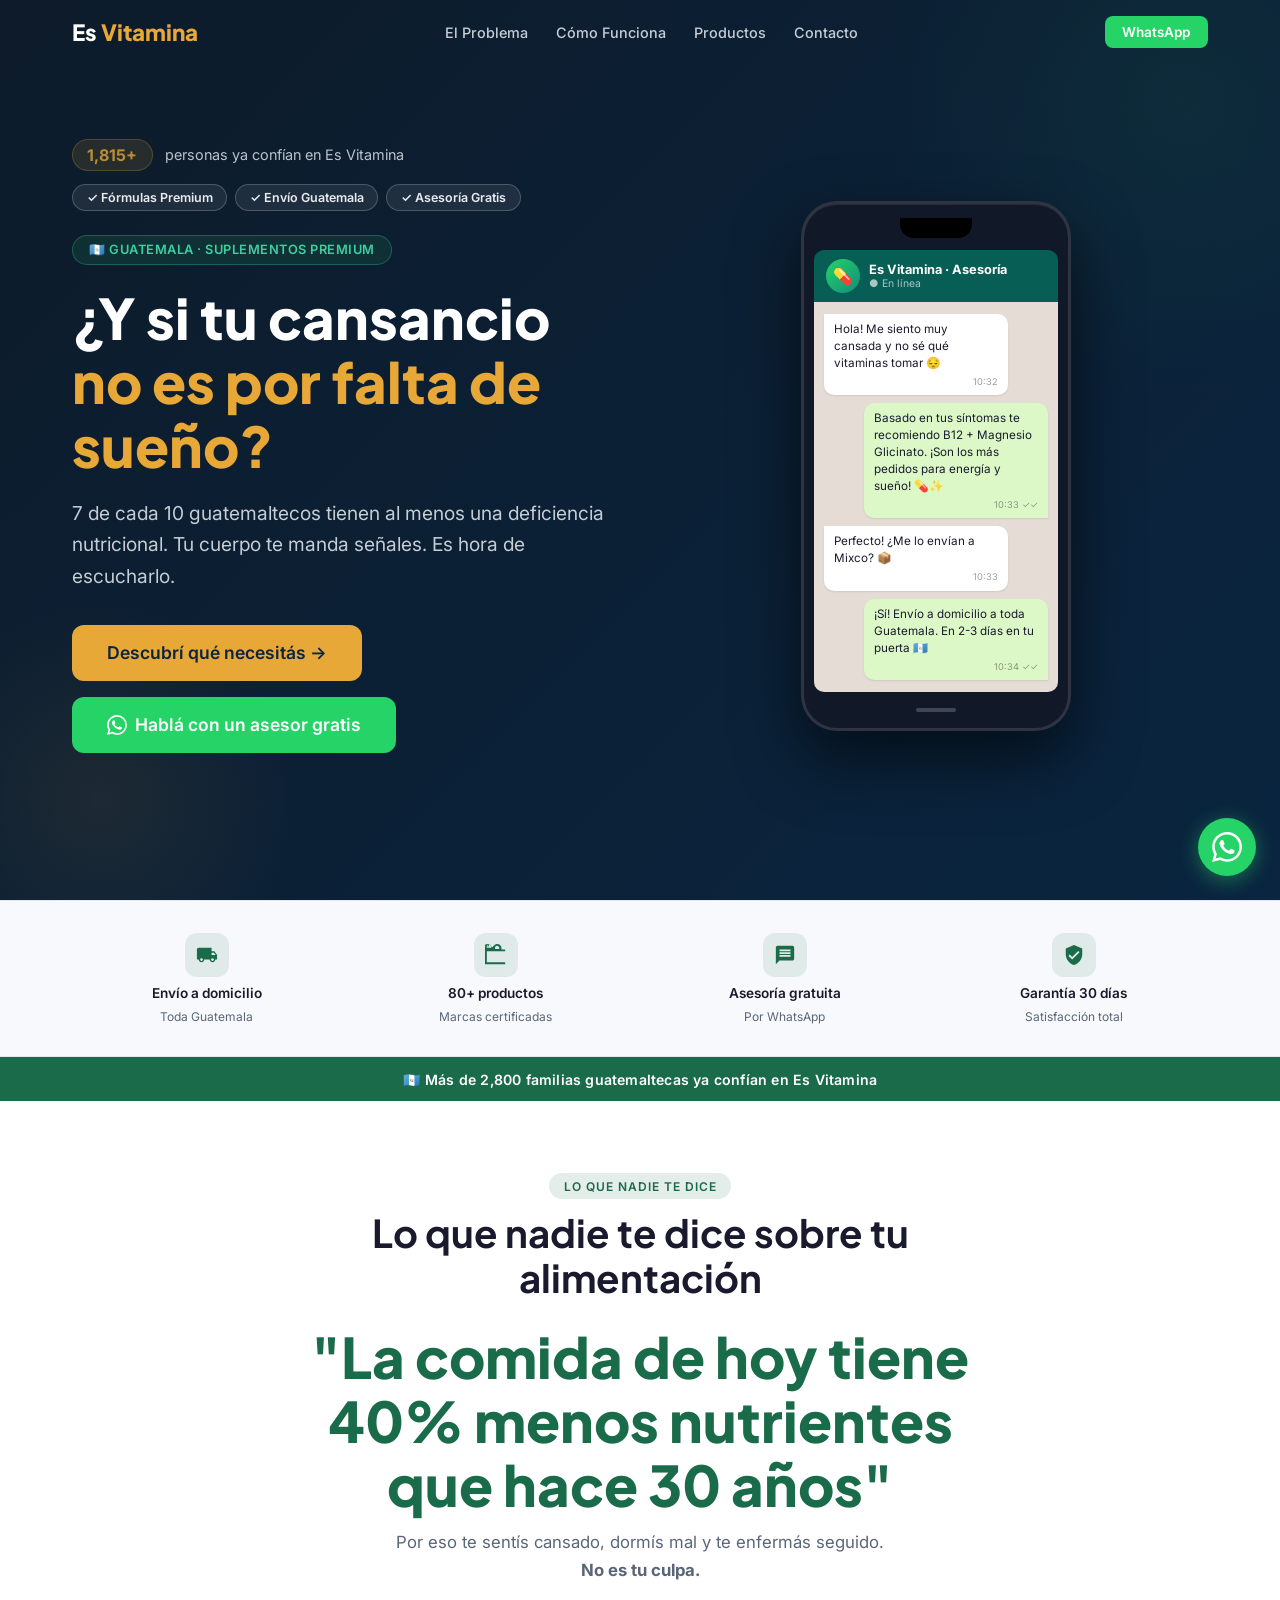
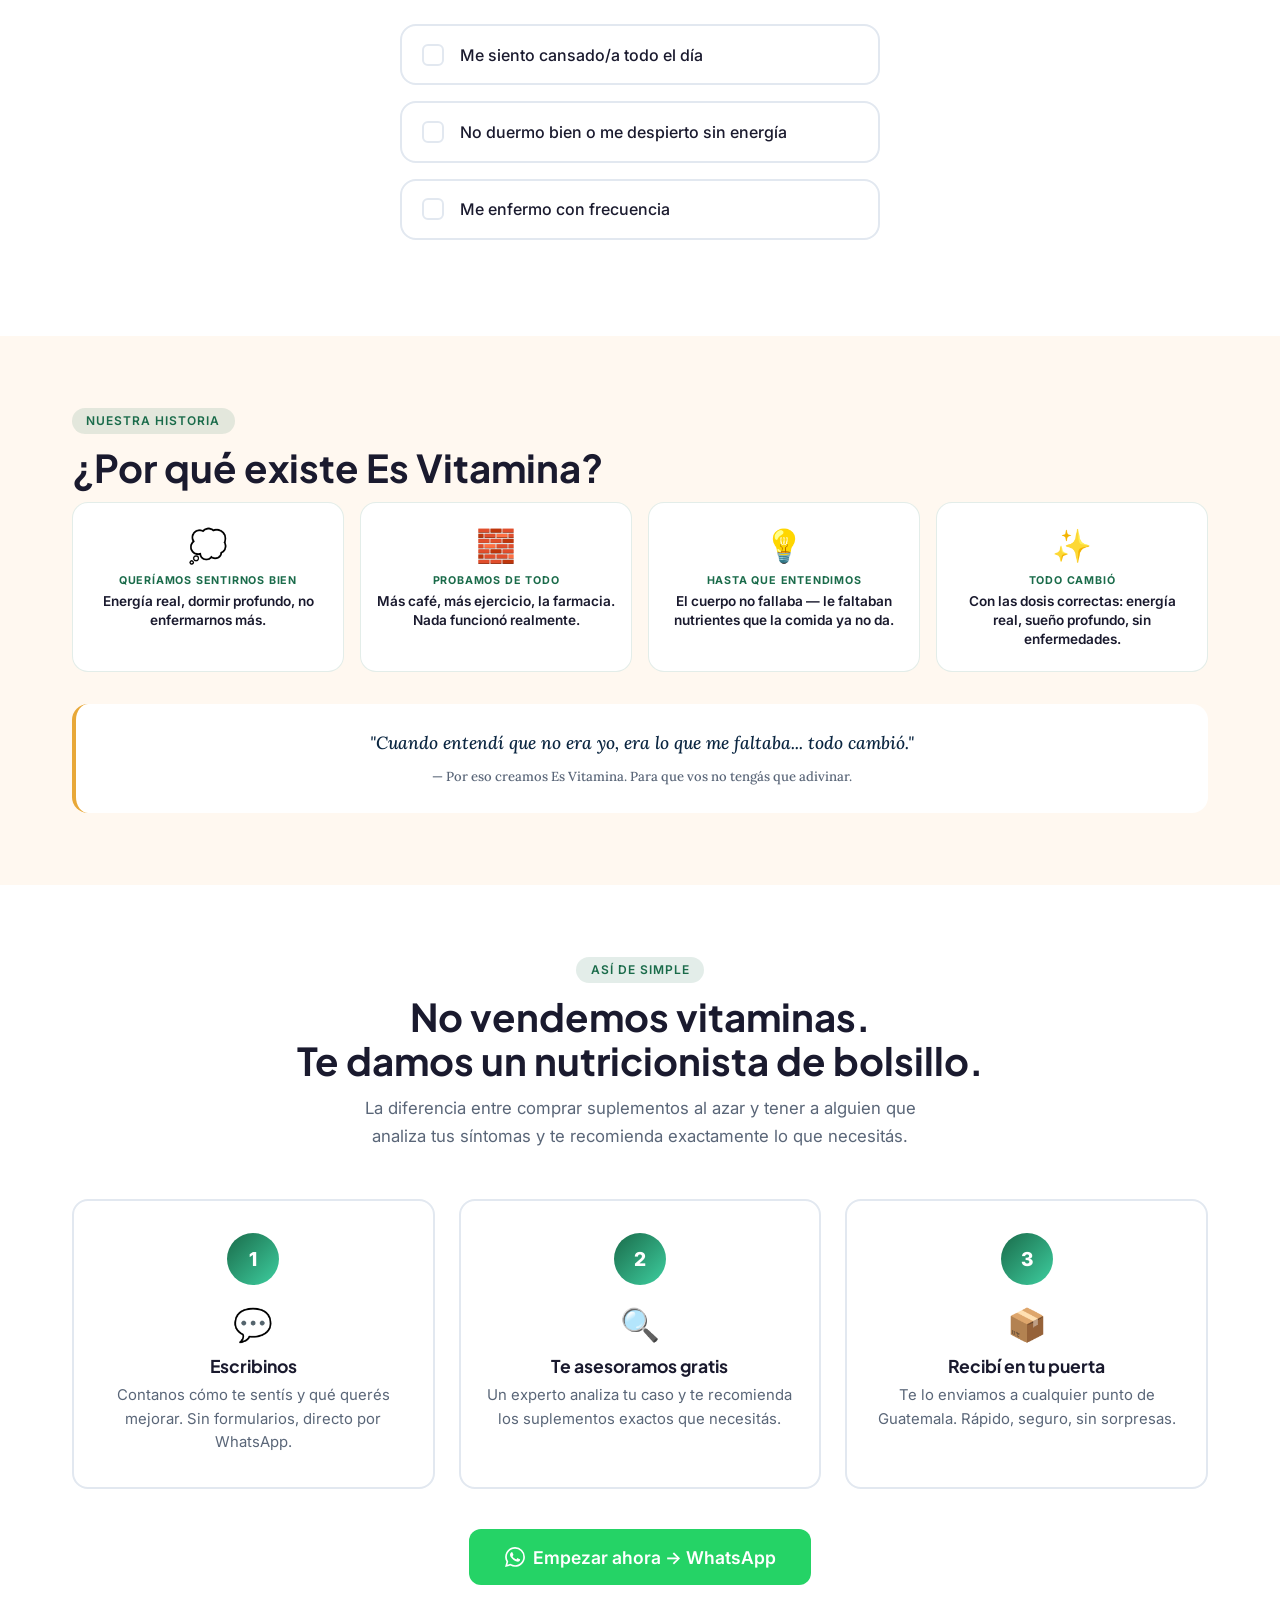
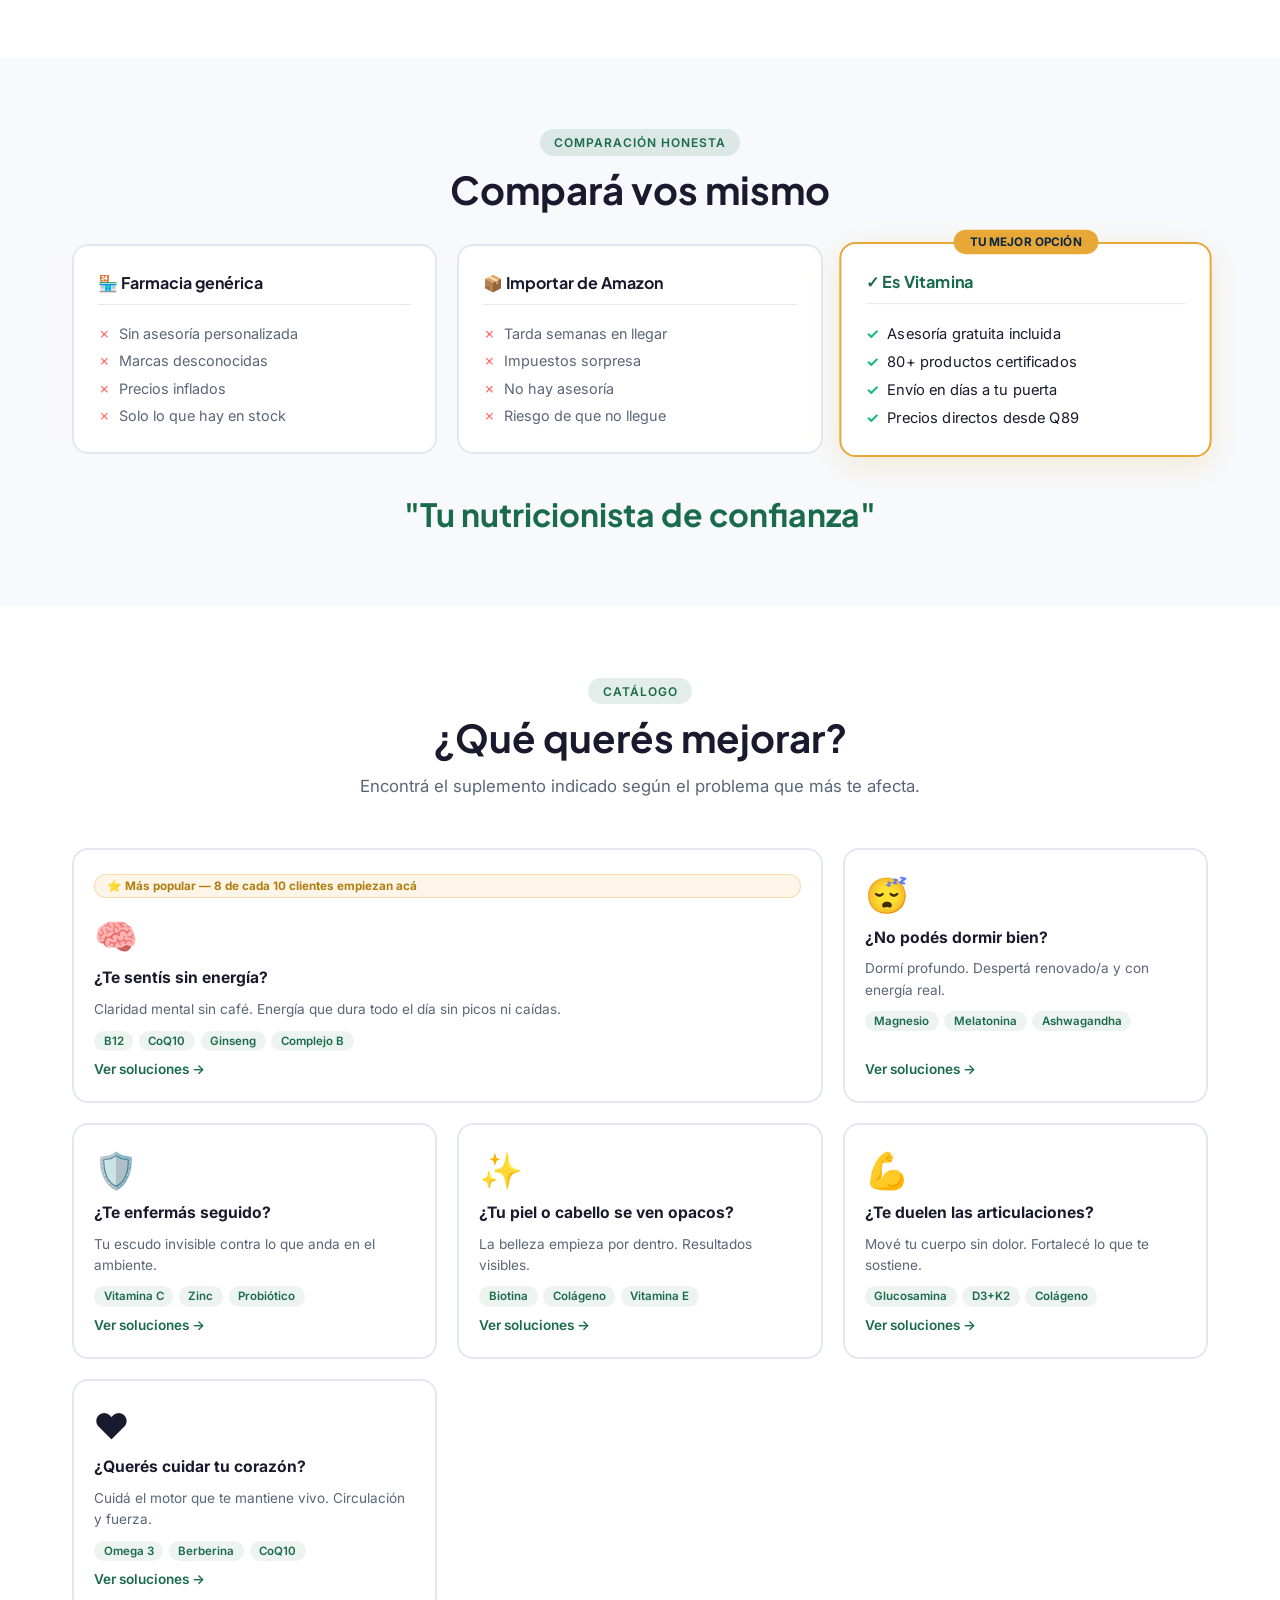
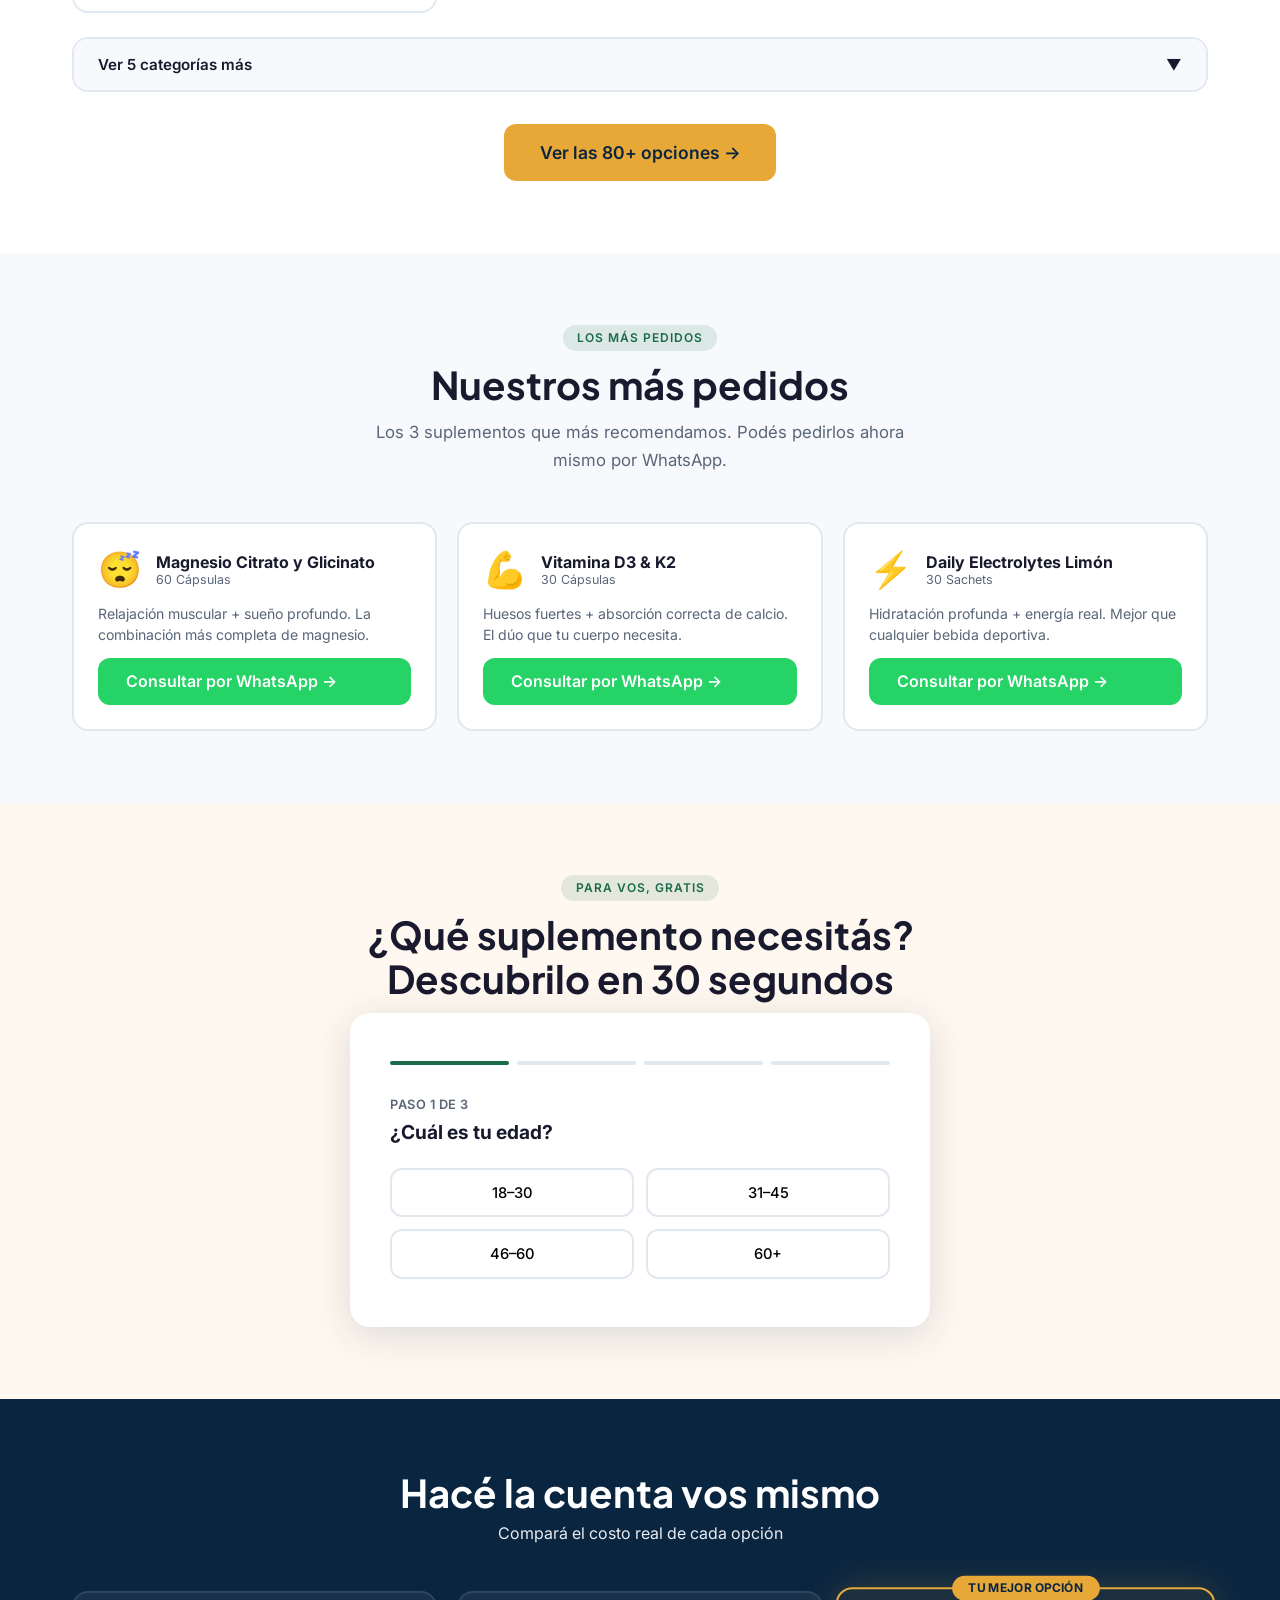
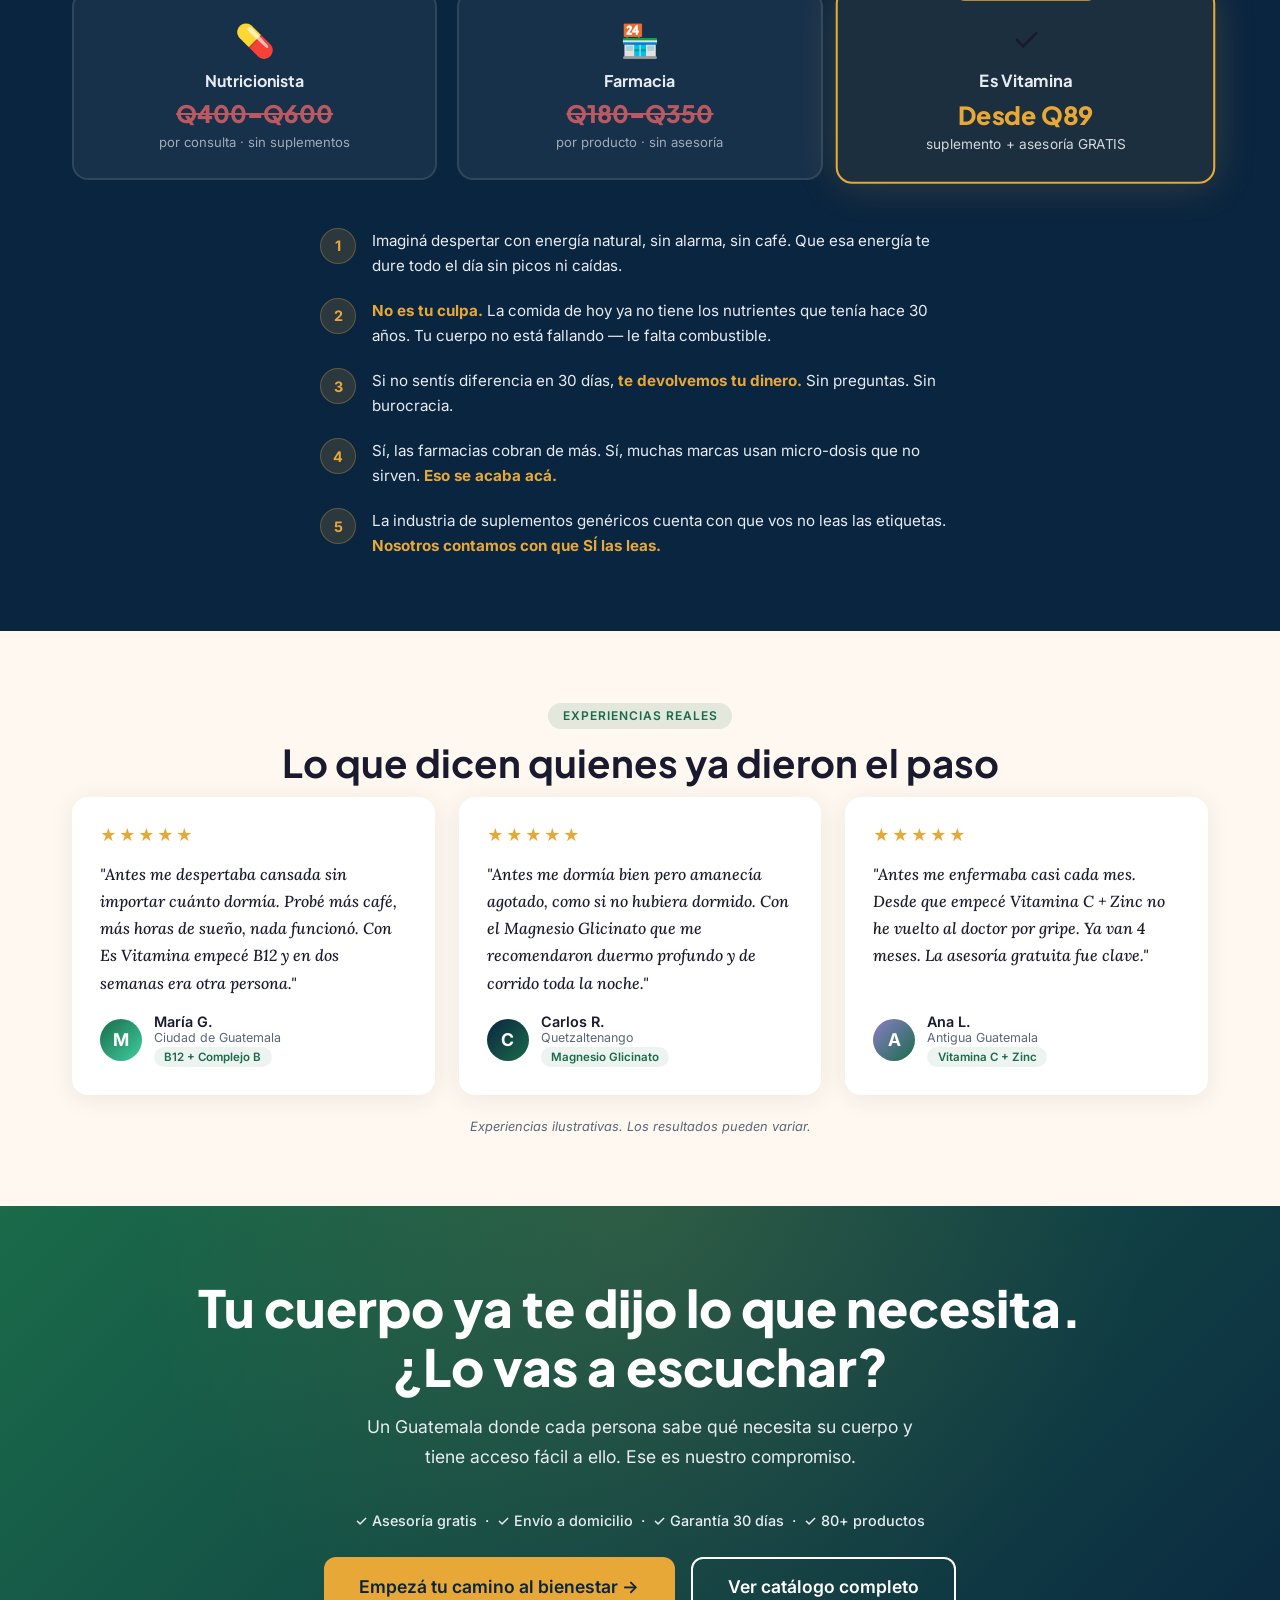
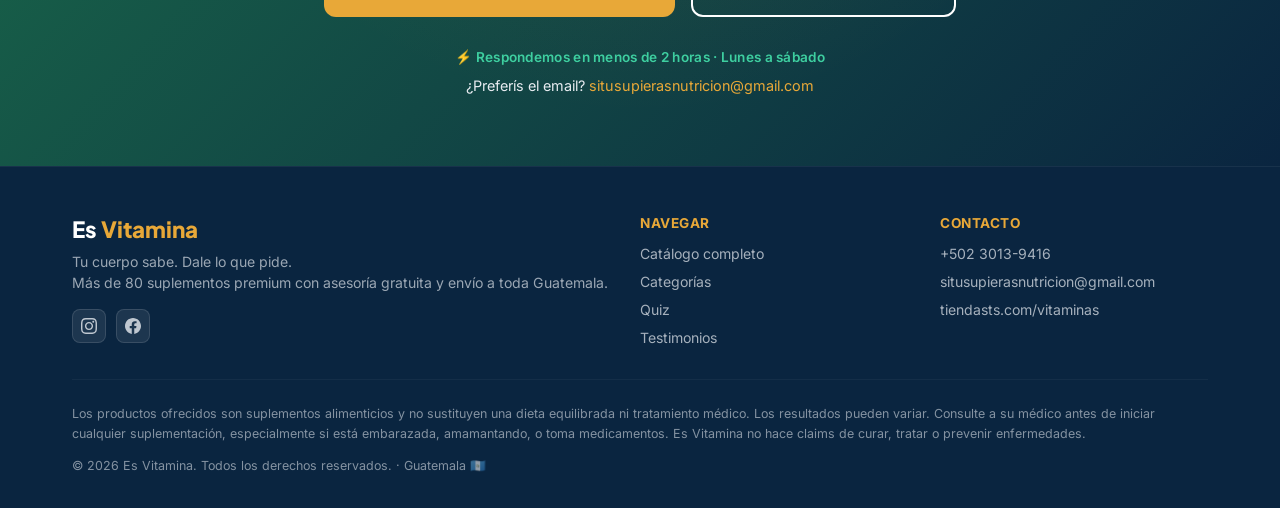
==== landing_esvitamina/index.html @ 83d5e5da "feat(landing): update index.html with quiz lead gate and new product cards - Remove inline <style>/<" ====
<!-- Es Vitamina Landing v3.1 | Build: 2026-05-09 -->
<!DOCTYPE html>
<html lang="es">
<head>
<meta charset="UTF-8">
<meta name="viewport" content="width=device-width, initial-scale=1.0">
<meta name="theme-color" content="#0A2540">
<title>Es Vitamina — Tu Nutricionista de Confianza | Guatemala</title>
<meta name="description" content="80+ suplementos premium con asesoría gratuita. Envío a domicilio en toda Guatemala. Descubrí qué necesita tu cuerpo.">
<meta property="og:title" content="Es Vitamina — Tu Nutricionista de Confianza">
<meta property="og:description" content="¿Te sentís cansado? 7 de cada 10 guatemaltecos tienen deficiencias nutricionales. Asesoría gratis + envío a domicilio.">
<meta property="og:type" content="website">
<meta property="og:url" content="https://tiendasts.com/vitaminas">
<link rel="icon" href="data:image/svg+xml,<svg xmlns='http://www.w3.org/2000/svg' viewBox='0 0 100 100'><text y='.9em' font-size='90'>💊</text></svg>">
<link rel="preconnect" href="https://fonts.googleapis.com">
<link rel="preconnect" href="https://fonts.gstatic.com" crossorigin>
<link rel="preload" href="https://fonts.googleapis.com/css2?family=Plus+Jakarta+Sans:wght@600;700;800&family=Inter:wght@400;500;600&family=Lora:ital,wght@1,500&display=swap" as="style">
<link href="https://fonts.googleapis.com/css2?family=Plus+Jakarta+Sans:wght@600;700;800&family=Inter:wght@400;500;600&family=Lora:ital,wght@1,500&display=swap" rel="stylesheet">
<link rel="stylesheet" href="css/variables.css">
<link rel="stylesheet" href="css/components.css">
<link rel="stylesheet" href="css/sections.css">
<link rel="stylesheet" href="css/responsive.css">
</head>
<body>

<!-- NAVBAR -->
<header>
<nav id="nav">
<div class="container">
<div class="nav-inner">
  <a href="#hero" class="nav-logo">Es <span>Vitamina</span></a>
  <ul class="nav-links">
    <li><a href="#preframe">El Problema</a></li>
    <li><a href="#como-funciona">Cómo Funciona</a></li>
    <li><a href="#categorias">Productos</a></li>
    <li><a href="#cta-final">Contacto</a></li>
  </ul>
  <a href="https://wa.me/50230139416?text=Hola!%20Quiero%20asesor%C3%ADa%20sobre%20suplementos" target="_blank" rel="noopener" class="btn btn-wa nav-cta">WhatsApp</a>
</div>
</div>
</nav>
</header>

<main>

<!-- S2: HERO -->
<section id="hero">
<div class="hero-blob b1"></div>
<div class="hero-blob b2"></div>
<div class="container">
<div class="hero-grid">
  <div class="fi">
    <div class="hero-counter-top">
      <div class="counter-badge"><span id="cnum">0</span>+</div>
      <span>personas ya confían en Es Vitamina</span>
    </div>
    <div class="hero-badges">
      <span class="hbadge">✓ Fórmulas Premium</span>
      <span class="hbadge">✓ Envío Guatemala</span>
      <span class="hbadge">✓ Asesoría Gratis</span>
    </div>
    <div class="hero-pill">🇬🇹 Guatemala · Suplementos Premium</div>
    <h1 class="hero-h1">¿Y si tu cansancio<br><em>no es por falta de sueño?</em></h1>
    <p class="hero-sub">7 de cada 10 guatemaltecos tienen al menos una deficiencia nutricional. Tu cuerpo te manda señales. Es hora de escucharlo.</p>
    <div class="hero-ctas">
      <a href="#quiz" class="btn btn-primary btn-lg">Descubrí qué necesitás →</a>
      <a href="https://wa.me/50230139416?text=Hola!%20Quiero%20asesor%C3%ADa%20sobre%20suplementos" target="_blank" rel="noopener" class="btn btn-wa btn-lg">
        <svg width="20" height="20" viewBox="0 0 24 24" fill="currentColor"><path d="M17.472 14.382c-.297-.149-1.758-.867-2.03-.967-.273-.099-.471-.148-.67.15-.197.297-.767.966-.94 1.164-.173.199-.347.223-.644.075-.297-.15-1.255-.463-2.39-1.475-.883-.788-1.48-1.761-1.653-2.059-.173-.297-.018-.458.13-.606.134-.133.298-.347.446-.52.149-.174.198-.298.298-.497.099-.198.05-.371-.025-.52-.075-.149-.669-1.612-.916-2.207-.242-.579-.487-.5-.669-.51-.173-.008-.371-.01-.57-.01-.198 0-.52.074-.792.372-.272.297-1.04 1.016-1.04 2.479 0 1.462 1.065 2.875 1.213 3.074.149.198 2.096 3.2 5.077 4.487.709.306 1.262.489 1.694.625.712.227 1.36.195 1.871.118.571-.085 1.758-.719 2.006-1.413.248-.694.248-1.289.173-1.413-.074-.124-.272-.198-.57-.347m-5.421 7.403h-.004a9.87 9.87 0 01-5.031-1.378l-.361-.214-3.741.982.998-3.648-.235-.374a9.86 9.86 0 01-1.51-5.26c.001-5.45 4.436-9.884 9.888-9.884 2.64 0 5.122 1.03 6.988 2.898a9.825 9.825 0 012.893 6.994c-.003 5.45-4.437 9.884-9.885 9.884m8.413-18.297A11.815 11.815 0 0012.05 0C5.495 0 .16 5.335.157 11.892c0 2.096.547 4.142 1.588 5.945L.057 24l6.305-1.654a11.882 11.882 0 005.683 1.448h.005c6.554 0 11.89-5.335 11.893-11.893a11.821 11.821 0 00-3.48-8.413z"/></svg>
        Hablá con un asesor gratis
      </a>
    </div>
  </div>
  <div class="hero-visual fi">
    <div class="phone-wrap">
      <div class="phone-frame">
        <div class="phone-notch"></div>
        <div class="phone-header">
          <div class="phone-avatar">💊</div>
          <div class="phone-contact">
            <div class="phone-name">Es Vitamina · Asesoría</div>
            <div class="phone-status">● En línea</div>
          </div>
        </div>
        <div class="phone-chat">
          <div class="bubble recv">
            Hola! Me siento muy cansada y no sé qué vitaminas tomar 😔
            <div class="bubble-time">10:32</div>
          </div>
          <div class="bubble sent">
            Basado en tus síntomas te recomiendo B12 + Magnesio Glicinato. ¡Son los más pedidos para energía y sueño! 💊✨
            <div class="bubble-time">10:33 ✓✓</div>
          </div>
          <div class="bubble recv">
            Perfecto! ¿Me lo envían a Mixco? 📦
            <div class="bubble-time">10:33</div>
          </div>
          <div class="bubble sent">
            ¡Sí! Envío a domicilio a toda Guatemala. En 2-3 días en tu puerta 🇬🇹
            <div class="bubble-time">10:34 ✓✓</div>
          </div>
        </div>
        <div class="phone-bottom"><div class="phone-home"></div></div>
      </div>
    </div>
  </div>
</div>
</div>
</section>

<!-- S3: TRUST BAR -->
<section id="trust">
<div class="container">
<div class="trust-grid fi">
  <div class="trust-item">
    <div class="trust-icon"><svg viewBox="0 0 24 24"><path d="M20 8h-3V4H3c-1.1 0-2 .9-2 2v11h2c0 1.66 1.34 3 3 3s3-1.34 3-3h6c0 1.66 1.34 3 3 3s3-1.34 3-3h2v-5l-3-4zM6 18.5c-.83 0-1.5-.67-1.5-1.5s.67-1.5 1.5-1.5 1.5.67 1.5 1.5-.67 1.5-1.5 1.5zm13.5-9l1.96 2.5H17V9.5h2.5zm-1.5 9c-.83 0-1.5-.67-1.5-1.5s.67-1.5 1.5-1.5 1.5.67 1.5 1.5-.67 1.5-1.5 1.5z"/></svg></div>
    <div class="trust-label">Envío a domicilio</div>
    <div class="trust-sub">Toda Guatemala</div>
  </div>
  <div class="trust-item">
    <div class="trust-icon"><svg viewBox="0 0 24 24"><path d="M20 6h-2.18c.07-.44.18-.88.18-1.38 0-2.55-2.07-4.62-4.62-4.62-1.36 0-2.58.59-3.44 1.53L8 3.66 6.06 1.53C5.2.59 3.98 0 2.62 0 .07 0-2 2.07-2 4.62c0 .5.11.94.18 1.38H-2v16h24V6zm-8.8-3.27c.44-.55 1.09-.88 1.8-.88 1.42 0 2.62 1.2 2.62 2.62 0 .38-.13.74-.24 1.04-.01.03-.04.05-.06.08H11.2l-.06-.08c-.11-.3-.24-.66-.24-1.04 0-.75.29-1.44.8-1.74zm-8.6 0C3.04.73 3.69.4 4.4.4c.71 0 1.36.33 1.8.88.51.3.8.99.8 1.74 0 .38-.13.74-.24 1.04-.01.03-.04.05-.06.08H2.1l-.06-.08C1.93 3.76 1.8 3.4 1.8 3.02c0-1.42 1.2-2.62 2.62-2.62L4 2.73zM2 20V8h20v12H2z"/></svg></div>
    <div class="trust-label">80+ productos</div>
    <div class="trust-sub">Marcas certificadas</div>
  </div>
  <div class="trust-item">
    <div class="trust-icon"><svg viewBox="0 0 24 24"><path d="M20 2H4c-1.1 0-2 .9-2 2v18l4-4h14c1.1 0 2-.9 2-2V4c0-1.1-.9-2-2-2zm-2 12H6v-2h12v2zm0-3H6V9h12v2zm0-3H6V6h12v2z"/></svg></div>
    <div class="trust-label">Asesoría gratuita</div>
    <div class="trust-sub">Por WhatsApp</div>
  </div>
  <div class="trust-item">
    <div class="trust-icon"><svg viewBox="0 0 24 24"><path d="M12 1L3 5v6c0 5.55 3.84 10.74 9 12 5.16-1.26 9-6.45 9-12V5l-9-4zm-2 16l-4-4 1.41-1.41L10 14.17l6.59-6.59L18 9l-8 8z"/></svg></div>
    <div class="trust-label">Garantía 30 días</div>
    <div class="trust-sub">Satisfacción total</div>
  </div>
</div>
</div>
</section>

<!-- SOCIAL PROOF LINE -->
<div class="social-proof-line">
  🇬🇹 Más de 2,800 familias guatemaltecas ya confían en Es Vitamina
</div>

<!-- S4: PRE-FRAME -->
<section id="preframe" class="sec">
<div class="container">
  <div class="fi text-center">
    <div class="sec-label">Lo que nadie te dice</div>
    <h2 class="sec-h2" style="max-width:600px;margin:0 auto .5rem">Lo que nadie te dice sobre tu alimentación</h2>
    <div class="stat-big">"La comida de hoy tiene<br>40% menos nutrientes<br>que hace 30 años"</div>
    <p class="preframe-sub">Por eso te sentís cansado, dormís mal y te enfermás seguido.<br><strong>No es tu culpa.</strong></p>
  </div>
  <div class="symptom-grid fi">
    <div class="symptom-card" onclick="toggleSymptom(this)">
      <div class="symptom-cb"></div>
      <span class="symptom-text">Me siento cansado/a todo el día</span>
    </div>
    <div class="symptom-card" onclick="toggleSymptom(this)">
      <div class="symptom-cb"></div>
      <span class="symptom-text">No duermo bien o me despierto sin energía</span>
    </div>
    <div class="symptom-card" onclick="toggleSymptom(this)">
      <div class="symptom-cb"></div>
      <span class="symptom-text">Me enfermo con frecuencia</span>
    </div>
  </div>
  <div id="pf-msg">Tu cuerpo te está pidiendo algo. Seguí leyendo para descubrir qué. ↓</div>
</div>
</section>

<!-- S5: EPIPHANY BRIDGE -->
<section id="epiphany" class="sec" style="background:var(--bg-warm)">
<div class="container">
  <div class="fi">
    <div class="sec-label">Nuestra historia</div>
    <h2 class="sec-h2">¿Por qué existe Es Vitamina?</h2>
  </div>
  <div class="bridge-horiz fi">
    <div class="bridge-h-item">
      <div class="bridge-h-icon">💭</div>
      <div class="bridge-h-step">Queríamos sentirnos bien</div>
      <div class="bridge-h-text">Energía real, dormir profundo, no enfermarnos más.</div>
    </div>
    <div class="bridge-h-item">
      <div class="bridge-h-icon">🧱</div>
      <div class="bridge-h-step">Probamos de todo</div>
      <div class="bridge-h-text">Más café, más ejercicio, la farmacia. Nada funcionó realmente.</div>
    </div>
    <div class="bridge-h-item">
      <div class="bridge-h-icon">💡</div>
      <div class="bridge-h-step">Hasta que entendimos</div>
      <div class="bridge-h-text">El cuerpo no fallaba — le faltaban nutrientes que la comida ya no da.</div>
    </div>
    <div class="bridge-h-item">
      <div class="bridge-h-icon">✨</div>
      <div class="bridge-h-step">Todo cambió</div>
      <div class="bridge-h-text">Con las dosis correctas: energía real, sueño profundo, sin enfermedades.</div>
    </div>
  </div>
  <div class="epi-quote-wrap fi">
    <div class="epi-quote">
      "Cuando entendí que no era yo, era lo que me faltaba... todo cambió."
      <cite>— Por eso creamos Es Vitamina. Para que vos no tengás que adivinar.</cite>
    </div>
  </div>
</div>
</section>

<!-- S6: CÓMO FUNCIONA -->
<section id="como-funciona" class="sec">
<div class="container">
  <div class="text-center fi">
    <div class="sec-label">Así de simple</div>
    <h2 class="sec-h2">No vendemos vitaminas.<br>Te damos un nutricionista de bolsillo.</h2>
    <p class="sec-sub">La diferencia entre comprar suplementos al azar y tener a alguien que analiza tus síntomas y te recomienda exactamente lo que necesitás.</p>
  </div>
  <div class="steps-grid fi">
    <div class="step-card">
      <div class="step-num">1</div>
      <div class="step-icon">💬</div>
      <h3>Escribinos</h3>
      <p>Contanos cómo te sentís y qué querés mejorar. Sin formularios, directo por WhatsApp.</p>
    </div>
    <div class="step-card">
      <div class="step-num">2</div>
      <div class="step-icon">🔍</div>
      <h3>Te asesoramos gratis</h3>
      <p>Un experto analiza tu caso y te recomienda los suplementos exactos que necesitás.</p>
    </div>
    <div class="step-card">
      <div class="step-num">3</div>
      <div class="step-icon">📦</div>
      <h3>Recibí en tu puerta</h3>
      <p>Te lo enviamos a cualquier punto de Guatemala. Rápido, seguro, sin sorpresas.</p>
    </div>
  </div>
  <div class="text-center fi">
    <a href="https://wa.me/50230139416?text=Hola!%20Quiero%20asesor%C3%ADa%20sobre%20suplementos" target="_blank" rel="noopener" class="btn btn-wa btn-lg">
      <svg width="20" height="20" viewBox="0 0 24 24" fill="currentColor"><path d="M17.472 14.382c-.297-.149-1.758-.867-2.03-.967-.273-.099-.471-.148-.67.15-.197.297-.767.966-.94 1.164-.173.199-.347.223-.644.075-.297-.15-1.255-.463-2.39-1.475-.883-.788-1.48-1.761-1.653-2.059-.173-.297-.018-.458.13-.606.134-.133.298-.347.446-.52.149-.174.198-.298.298-.497.099-.198.05-.371-.025-.52-.075-.149-.669-1.612-.916-2.207-.242-.579-.487-.5-.669-.51-.173-.008-.371-.01-.57-.01-.198 0-.52.074-.792.372-.272.297-1.04 1.016-1.04 2.479 0 1.462 1.065 2.875 1.213 3.074.149.198 2.096 3.2 5.077 4.487.709.306 1.262.489 1.694.625.712.227 1.36.195 1.871.118.571-.085 1.758-.719 2.006-1.413.248-.694.248-1.289.173-1.413-.074-.124-.272-.198-.57-.347m-5.421 7.403h-.004a9.87 9.87 0 01-5.031-1.378l-.361-.214-3.741.982.998-3.648-.235-.374a9.86 9.86 0 01-1.51-5.26c.001-5.45 4.436-9.884 9.888-9.884 2.64 0 5.122 1.03 6.988 2.898a9.825 9.825 0 012.893 6.994c-.003 5.45-4.437 9.884-9.885 9.884m8.413-18.297A11.815 11.815 0 0012.05 0C5.495 0 .16 5.335.157 11.892c0 2.096.547 4.142 1.588 5.945L.057 24l6.305-1.654a11.882 11.882 0 005.683 1.448h.005c6.554 0 11.89-5.335 11.893-11.893a11.821 11.821 0 00-3.48-8.413z"/></svg>
      Empezar ahora → WhatsApp
    </a>
  </div>
</div>
</section>

<!-- S7: POSICIONAMIENTO -->
<section id="posicionamiento" class="sec" style="background:var(--bg-light)">
<div class="container">
  <div class="text-center fi">
    <div class="sec-label">Comparación honesta</div>
    <h2 class="sec-h2">Compará vos mismo</h2>
  </div>
  <div class="compare-grid fi">
    <div class="compare-col">
      <h3>🏪 Farmacia genérica</h3>
      <ul class="compare-list">
        <li><span class="x-ico">✗</span> Sin asesoría personalizada</li>
        <li><span class="x-ico">✗</span> Marcas desconocidas</li>
        <li><span class="x-ico">✗</span> Precios inflados</li>
        <li><span class="x-ico">✗</span> Solo lo que hay en stock</li>
      </ul>
    </div>
    <div class="compare-col">
      <h3>📦 Importar de Amazon</h3>
      <ul class="compare-list">
        <li><span class="x-ico">✗</span> Tarda semanas en llegar</li>
        <li><span class="x-ico">✗</span> Impuestos sorpresa</li>
        <li><span class="x-ico">✗</span> No hay asesoría</li>
        <li><span class="x-ico">✗</span> Riesgo de que no llegue</li>
      </ul>
    </div>
    <div class="compare-col winner">
      <div class="winner-badge">Tu mejor opción</div>
      <h3>✓ Es Vitamina</h3>
      <ul class="compare-list">
        <li><span class="chk-ico">✓</span> Asesoría gratuita incluida</li>
        <li><span class="chk-ico">✓</span> 80+ productos certificados</li>
        <li><span class="chk-ico">✓</span> Envío en días a tu puerta</li>
        <li><span class="chk-ico">✓</span> Precios directos desde Q89</li>
      </ul>
    </div>
  </div>
  <div class="pos-word fi">"Tu nutricionista de confianza"</div>
</div>
</section>

<!-- S8: CATEGORÍAS -->
<section id="categorias" class="sec">
<div class="container">
  <div class="text-center fi">
    <div class="sec-label">Catálogo</div>
    <h2 class="sec-h2">¿Qué querés mejorar?</h2>
    <p class="sec-sub">Encontrá el suplemento indicado según el problema que más te afecta.</p>
  </div>
  <div class="cat-grid fi">
    <a href="https://tiendasts.com/vitaminas" target="_blank" rel="noopener" class="cat-card featured">
      <div class="cat-featured-badge">⭐ Más popular — 8 de cada 10 clientes empiezan acá</div>
      <div class="cat-emoji">🧠</div>
      <div class="cat-q">¿Te sentís sin energía?</div>
      <div class="cat-desc">Claridad mental sin café. Energía que dura todo el día sin picos ni caídas.</div>
      <div class="cat-chips"><span class="chip">B12</span><span class="chip">CoQ10</span><span class="chip">Ginseng</span><span class="chip">Complejo B</span></div>
      <div class="cat-link">Ver soluciones →</div>
    </a>
    <a href="https://tiendasts.com/vitaminas" target="_blank" rel="noopener" class="cat-card">
      <div class="cat-emoji">😴</div>
      <div class="cat-q">¿No podés dormir bien?</div>
      <div class="cat-desc">Dormí profundo. Despertá renovado/a y con energía real.</div>
      <div class="cat-chips"><span class="chip">Magnesio</span><span class="chip">Melatonina</span><span class="chip">Ashwagandha</span></div>
      <div class="cat-link">Ver soluciones →</div>
    </a>
    <a href="https://tiendasts.com/vitaminas" target="_blank" rel="noopener" class="cat-card">
      <div class="cat-emoji">🛡️</div>
      <div class="cat-q">¿Te enfermás seguido?</div>
      <div class="cat-desc">Tu escudo invisible contra lo que anda en el ambiente.</div>
      <div class="cat-chips"><span class="chip">Vitamina C</span><span class="chip">Zinc</span><span class="chip">Probiótico</span></div>
      <div class="cat-link">Ver soluciones →</div>
    </a>
    <a href="https://tiendasts.com/vitaminas" target="_blank" rel="noopener" class="cat-card">
      <div class="cat-emoji">✨</div>
      <div class="cat-q">¿Tu piel o cabello se ven opacos?</div>
      <div class="cat-desc">La belleza empieza por dentro. Resultados visibles.</div>
      <div class="cat-chips"><span class="chip">Biotina</span><span class="chip">Colágeno</span><span class="chip">Vitamina E</span></div>
      <div class="cat-link">Ver soluciones →</div>
    </a>
    <a href="https://tiendasts.com/vitaminas" target="_blank" rel="noopener" class="cat-card">
      <div class="cat-emoji">💪</div>
      <div class="cat-q">¿Te duelen las articulaciones?</div>
      <div class="cat-desc">Mové tu cuerpo sin dolor. Fortalecé lo que te sostiene.</div>
      <div class="cat-chips"><span class="chip">Glucosamina</span><span class="chip">D3+K2</span><span class="chip">Colágeno</span></div>
      <div class="cat-link">Ver soluciones →</div>
    </a>
    <a href="https://tiendasts.com/vitaminas" target="_blank" rel="noopener" class="cat-card">
      <div class="cat-emoji">❤️</div>
      <div class="cat-q">¿Querés cuidar tu corazón?</div>
      <div class="cat-desc">Cuidá el motor que te mantiene vivo. Circulación y fuerza.</div>
      <div class="cat-chips"><span class="chip">Omega 3</span><span class="chip">Berberina</span><span class="chip">CoQ10</span></div>
      <div class="cat-link">Ver soluciones →</div>
    </a>
  </div>
  <div class="cat-extra fi">
    <button class="cat-toggle" onclick="toggleExtra(this)" aria-expanded="false">
      <span>Ver 5 categorías más</span><span id="toggle-arr">▼</span>
    </button>
    <div class="extra-body" id="extra-cats">
      <a href="https://tiendasts.com/vitaminas" target="_blank" rel="noopener" class="mini-cat"><span>🌸</span>Hormonal</a>
      <a href="https://tiendasts.com/vitaminas" target="_blank" rel="noopener" class="mini-cat"><span>🍃</span>Digestión</a>
      <a href="https://tiendasts.com/vitaminas" target="_blank" rel="noopener" class="mini-cat"><span>👁️</span>Visión</a>
      <a href="https://tiendasts.com/vitaminas" target="_blank" rel="noopener" class="mini-cat"><span>🎯</span>Metabólico</a>
      <a href="https://tiendasts.com/vitaminas" target="_blank" rel="noopener" class="mini-cat"><span>⭐</span>Multivitamínicos</a>
    </div>
  </div>
  <div class="cat-cta fi">
    <a href="https://tiendasts.com/vitaminas" target="_blank" rel="noopener" class="btn btn-primary btn-lg">Ver las 80+ opciones →</a>
  </div>
</div>
</section>

<!-- PRODUCTOS ESTRELLA -->
<section id="productos-estrella">
<div class="container">
  <div class="text-center fi">
    <div class="sec-label">Los más pedidos</div>
    <h2 class="sec-h2">Nuestros más pedidos</h2>
    <p class="sec-sub">Los 3 suplementos que más recomendamos. Podés pedirlos ahora mismo por WhatsApp.</p>
  </div>
  <div class="prod-cards fi">
    <div class="prod-card">
      <div class="prod-top">
        <div class="prod-emoji">😴</div>
        <div>
          <div class="prod-name">Magnesio Citrato y Glicinato</div>
          <div class="testi-meta">60 Cápsulas</div>
        </div>
      </div>
      <div class="prod-benefit">Relajación muscular + sueño profundo. La combinación más completa de magnesio.</div>
      <a href="https://wa.me/50230139416?text=Hola!%20Quiero%20el%20Magnesio%20Citrato%20y%20Glicinato%20(60%20c%C3%A1psulas).%20%C2%BFCu%C3%A1l%20es%20el%20precio%20y%20el%20env%C3%ADo%3F" target="_blank" rel="noopener" class="btn btn-wa" style="margin-top:auto">Consultar por WhatsApp →</a>
    </div>
    <div class="prod-card">
      <div class="prod-top">
        <div class="prod-emoji">💪</div>
        <div>
          <div class="prod-name">Vitamina D3 &amp; K2</div>
          <div class="testi-meta">30 Cápsulas</div>
        </div>
      </div>
      <div class="prod-benefit">Huesos fuertes + absorción correcta de calcio. El dúo que tu cuerpo necesita.</div>
      <a href="https://wa.me/50230139416?text=Hola!%20Quiero%20la%20Vitamina%20D3%20con%20K2%20(30%20c%C3%A1psulas).%20%C2%BFCu%C3%A1l%20es%20el%20precio%20y%20el%20env%C3%ADo%3F" target="_blank" rel="noopener" class="btn btn-wa" style="margin-top:auto">Consultar por WhatsApp →</a>
    </div>
    <div class="prod-card">
      <div class="prod-top">
        <div class="prod-emoji">⚡</div>
        <div>
          <div class="prod-name">Daily Electrolytes Limón</div>
          <div class="testi-meta">30 Sachets</div>
        </div>
      </div>
      <div class="prod-benefit">Hidratación profunda + energía real. Mejor que cualquier bebida deportiva.</div>
      <a href="https://wa.me/50230139416?text=Hola!%20Quiero%20los%20Daily%20Electrolytes%20Lim%C3%B3n%20(30%20sachets).%20%C2%BFCu%C3%A1l%20es%20el%20precio%20y%20el%20env%C3%ADo%3F" target="_blank" rel="noopener" class="btn btn-wa" style="margin-top:auto">Consultar por WhatsApp →</a>
    </div>
  </div>
</div>
</section>

<!-- S9: QUIZ -->
<section id="quiz" class="sec" style="background:var(--bg-warm)">
<div class="container">
  <div class="text-center fi">
    <div class="sec-label">Para vos, gratis</div>
    <h2 class="sec-h2">¿Qué suplemento necesitás?<br>Descubrilo en 30 segundos</h2>
  </div>
  <div class="quiz-box fi">
    <div class="quiz-progress">
      <div class="qbar on" id="b1"></div>
      <div class="qbar" id="b2"></div>
      <div class="qbar" id="b3"></div>
      <div class="qbar" id="b4"></div>
    </div>
    <!-- Paso 1 -->
    <div class="qstep active" id="s1">
      <div class="q-label">Paso 1 de 3</div>
      <div class="q-text">¿Cuál es tu edad?</div>
      <div class="q-opts">
        <button class="q-opt" onclick="pick(this,'age','18-30')">18–30</button>
        <button class="q-opt" onclick="pick(this,'age','31-45')">31–45</button>
        <button class="q-opt" onclick="pick(this,'age','46-60')">46–60</button>
        <button class="q-opt" onclick="pick(this,'age','60+')">60+</button>
      </div>
    </div>
    <!-- Paso 2 -->
    <div class="qstep" id="s2">
      <div class="q-label">Paso 2 de 3</div>
      <div class="q-text">¿Qué te preocupa más?</div>
      <div class="q-opts">
        <button class="q-opt" onclick="pick(this,'goal','energia')">⚡ Energía</button>
        <button class="q-opt" onclick="pick(this,'goal','sueno')">😴 Sueño</button>
        <button class="q-opt" onclick="pick(this,'goal','inmunidad')">🛡️ Inmunidad</button>
        <button class="q-opt" onclick="pick(this,'goal','belleza')">✨ Belleza</button>
        <button class="q-opt" onclick="pick(this,'goal','articulaciones')">💪 Articulaciones</button>
        <button class="q-opt" onclick="pick(this,'goal','digestion')">🍃 Digestión</button>
      </div>
    </div>
    <!-- Paso 3 -->
    <div class="qstep" id="s3">
      <div class="q-label">Paso 3 de 3</div>
      <div class="q-text">¿Qué tan urgente lo sentís?</div>
      <div class="q-opts">
        <button class="q-opt" onclick="pick(this,'urgency','leve')">Leve</button>
        <button class="q-opt" onclick="pick(this,'urgency','moderado')">Moderado</button>
        <button class="q-opt" onclick="pick(this,'urgency','urgente')">Necesito ayuda ya</button>
      </div>
    </div>
    <!-- Paso 4: Gate -->
    <div class="qstep" id="s4">
      <div class="q-label">¡Ya casi!</div>
      <div class="q-text">¿A dónde te enviamos tu recomendación?</div>
      <div class="q-subtext">Además te regalamos la <strong>Guía de Síntomas</strong>: los 10 síntomas más comunes y qué suplemento los resuelve. Te la enviamos directo a tu WhatsApp.</div>
      <div class="lead-form">
        <input type="text" id="lead-name" placeholder="Tu nombre" class="lead-input" required>
        <input type="tel" id="lead-phone" placeholder="Tu WhatsApp (ej: 3013-9416)" class="lead-input" required>
        <button class="btn btn-primary btn-lg" onclick="submitLead()" style="width:100%">Ver mi recomendación + Guía gratis →</button>
        <div class="lead-privacy">🔒 Solo para enviarte tu resultado. No spam.</div>
      </div>
    </div>
    <!-- Resultado -->
    <div class="qresult" id="qres">
      <div class="res-badge">Tu recomendación personalizada</div>
      <h3 id="r-prod"></h3>
      <p id="r-desc"></p>
      <a id="r-cta" href="#" target="_blank" rel="noopener" class="btn btn-wa btn-lg" style="width:100%;justify-content:center;">
        <svg width="20" height="20" viewBox="0 0 24 24" fill="currentColor"><path d="M17.472 14.382c-.297-.149-1.758-.867-2.03-.967-.273-.099-.471-.148-.67.15-.197.297-.767.966-.94 1.164-.173.199-.347.223-.644.075-.297-.15-1.255-.463-2.39-1.475-.883-.788-1.48-1.761-1.653-2.059-.173-.297-.018-.458.13-.606.134-.133.298-.347.446-.52.149-.174.198-.298.298-.497.099-.198.05-.371-.025-.52-.075-.149-.669-1.612-.916-2.207-.242-.579-.487-.5-.669-.51-.173-.008-.371-.01-.57-.01-.198 0-.52.074-.792.372-.272.297-1.04 1.016-1.04 2.479 0 1.462 1.065 2.875 1.213 3.074.149.198 2.096 3.2 5.077 4.487.709.306 1.262.489 1.694.625.712.227 1.36.195 1.871.118.571-.085 1.758-.719 2.006-1.413.248-.694.248-1.289.173-1.413-.074-.124-.272-.198-.57-.347m-5.421 7.403h-.004a9.87 9.87 0 01-5.031-1.378l-.361-.214-3.741.982.998-3.648-.235-.374a9.86 9.86 0 01-1.51-5.26c.001-5.45 4.436-9.884 9.888-9.884 2.64 0 5.122 1.03 6.988 2.898a9.825 9.825 0 012.893 6.994c-.003 5.45-4.437 9.884-9.885 9.884m8.413-18.297A11.815 11.815 0 0012.05 0C5.495 0 .16 5.335.157 11.892c0 2.096.547 4.142 1.588 5.945L.057 24l6.305-1.654a11.882 11.882 0 005.683 1.448h.005c6.554 0 11.89-5.335 11.893-11.893a11.821 11.821 0 00-3.48-8.413z"/></svg>
        Quiero saber más por WhatsApp
      </a>
    </div>
  </div>
</div>
</section>

<!-- S10: PERSUASIÓN -->
<section id="persuasion">
<div class="container">
  <h2 class="pers-h2 fi">Hacé la cuenta vos mismo</h2>
  <p class="pers-sub fi">Compará el costo real de cada opción</p>
  <div class="price-grid fi">
    <div class="price-card">
      <div class="price-icon">💊</div>
      <h3>Nutricionista</h3>
      <div class="price-amount">Q400–Q600</div>
      <div class="price-note">por consulta · sin suplementos</div>
    </div>
    <div class="price-card">
      <div class="price-icon">🏪</div>
      <h3>Farmacia</h3>
      <div class="price-amount">Q180–Q350</div>
      <div class="price-note">por producto · sin asesoría</div>
    </div>
    <div class="price-card best">
      <div class="best-badge">Tu mejor opción</div>
      <div class="price-icon">✓</div>
      <h3>Es Vitamina</h3>
      <div class="price-amount">Desde Q89</div>
      <div class="price-note">suplemento + asesoría GRATIS</div>
    </div>
  </div>
  <ul class="warren-list fi">
    <li class="warren-item">
      <div class="warren-num">1</div>
      <div class="warren-text">Imaginá despertar con energía natural, sin alarma, sin café. Que esa energía te dure todo el día sin picos ni caídas.</div>
    </li>
    <li class="warren-item">
      <div class="warren-num">2</div>
      <div class="warren-text"><strong>No es tu culpa.</strong> La comida de hoy ya no tiene los nutrientes que tenía hace 30 años. Tu cuerpo no está fallando — le falta combustible.</div>
    </li>
    <li class="warren-item">
      <div class="warren-num">3</div>
      <div class="warren-text">Si no sentís diferencia en 30 días, <strong>te devolvemos tu dinero.</strong> Sin preguntas. Sin burocracia.</div>
    </li>
    <li class="warren-item">
      <div class="warren-num">4</div>
      <div class="warren-text">Sí, las farmacias cobran de más. Sí, muchas marcas usan micro-dosis que no sirven. <strong>Eso se acaba acá.</strong></div>
    </li>
    <li class="warren-item">
      <div class="warren-num">5</div>
      <div class="warren-text">La industria de suplementos genéricos cuenta con que vos no leas las etiquetas. <strong>Nosotros contamos con que SÍ las leas.</strong></div>
    </li>
  </ul>
</div>
</section>

<!-- S11: TESTIMONIOS -->
<section id="testimonios" class="sec" style="background:var(--bg-warm)">
<div class="container">
  <div class="text-center fi">
    <div class="sec-label">Experiencias reales</div>
    <h2 class="sec-h2">Lo que dicen quienes ya dieron el paso</h2>
  </div>
  <div class="testi-grid fi">
    <div class="testi-card">
      <div class="stars">★★★★★</div>
      <div class="testi-quote">"Antes me despertaba cansada sin importar cuánto dormía. Probé más café, más horas de sueño, nada funcionó. Con Es Vitamina empecé B12 y en dos semanas era otra persona."</div>
      <div class="testi-author">
        <div class="testi-avatar" style="background:linear-gradient(135deg,#1A6B4A,#3ECFA0)">M</div>
        <div>
          <div class="testi-name">María G.</div>
          <div class="testi-meta">Ciudad de Guatemala</div>
          <div class="testi-prod">B12 + Complejo B</div>
        </div>
      </div>
    </div>
    <div class="testi-card">
      <div class="stars">★★★★★</div>
      <div class="testi-quote">"Antes me dormía bien pero amanecía agotado, como si no hubiera dormido. Con el Magnesio Glicinato que me recomendaron duermo profundo y de corrido toda la noche."</div>
      <div class="testi-author">
        <div class="testi-avatar" style="background:linear-gradient(135deg,#0A2540,#1A6B4A)">C</div>
        <div>
          <div class="testi-name">Carlos R.</div>
          <div class="testi-meta">Quetzaltenango</div>
          <div class="testi-prod">Magnesio Glicinato</div>
        </div>
      </div>
    </div>
    <div class="testi-card">
      <div class="stars">★★★★★</div>
      <div class="testi-quote">"Antes me enfermaba casi cada mes. Desde que empecé Vitamina C + Zinc no he vuelto al doctor por gripe. Ya van 4 meses. La asesoría gratuita fue clave."</div>
      <div class="testi-author">
        <div class="testi-avatar" style="background:linear-gradient(135deg,#8B7EC8,#1A6B4A)">A</div>
        <div>
          <div class="testi-name">Ana L.</div>
          <div class="testi-meta">Antigua Guatemala</div>
          <div class="testi-prod">Vitamina C + Zinc</div>
        </div>
      </div>
    </div>
  </div>
  <p class="testi-disc fi"><em>Experiencias ilustrativas. Los resultados pueden variar.</em></p>
</div>
</section>

<!-- S12: CTA FINAL -->
<section id="cta-final">
<div class="container">
  <h2 class="cta-h2 fi">Tu cuerpo ya te dijo lo que necesita.<br>¿Lo vas a escuchar?</h2>
  <p class="cta-sub fi">Un Guatemala donde cada persona sabe qué necesita su cuerpo y tiene acceso fácil a ello. Ese es nuestro compromiso.</p>
  <p class="cta-checklist fi">✓ Asesoría gratis &nbsp;·&nbsp; ✓ Envío a domicilio &nbsp;·&nbsp; ✓ Garantía 30 días &nbsp;·&nbsp; ✓ 80+ productos</p>
  <div class="cta-btns fi">
    <a href="https://wa.me/50230139416?text=Hola!%20Quiero%20empezar%20mi%20camino%20al%20bienestar" target="_blank" rel="noopener" class="btn btn-primary btn-lg btn-pulse">Empezá tu camino al bienestar →</a>
    <a href="https://tiendasts.com/vitaminas" target="_blank" rel="noopener" class="btn btn-outline btn-lg">Ver catálogo completo</a>
  </div>
  <p class="cta-urgency fi">⚡ Respondemos en menos de 2 horas · Lunes a sábado</p>
  <p class="cta-email fi" style="margin-top:.75rem">¿Preferís el email? <a href="mailto:situsupierasnutricion@gmail.com">situsupierasnutricion@gmail.com</a></p>
</div>
</section>

</main>

<!-- FOOTER -->
<footer>
<div class="container">
  <div class="footer-grid">
    <div>
      <div class="footer-logo">Es <span>Vitamina</span></div>
      <div class="footer-tag">Tu cuerpo sabe. Dale lo que pide.<br>Más de 80 suplementos premium con asesoría gratuita y envío a toda Guatemala.</div>
      <div class="footer-socials">
        <a href="#" class="fsoc" aria-label="Instagram">
          <svg viewBox="0 0 24 24"><path d="M12 2.163c3.204 0 3.584.012 4.85.07 3.252.148 4.771 1.691 4.919 4.919.058 1.265.069 1.645.069 4.849 0 3.205-.012 3.584-.069 4.849-.149 3.225-1.664 4.771-4.919 4.919-1.266.058-1.644.07-4.85.07-3.204 0-3.584-.012-4.849-.07-3.26-.149-4.771-1.699-4.919-4.92-.058-1.265-.07-1.644-.07-4.849 0-3.204.013-3.583.07-4.849.149-3.227 1.664-4.771 4.919-4.919 1.266-.057 1.645-.069 4.849-.069zm0-2.163c-3.259 0-3.667.014-4.947.072-4.358.2-6.78 2.618-6.98 6.98-.059 1.281-.073 1.689-.073 4.948 0 3.259.014 3.668.072 4.948.2 4.358 2.618 6.78 6.98 6.98 1.281.058 1.689.072 4.948.072 3.259 0 3.668-.014 4.948-.072 4.354-.2 6.782-2.618 6.979-6.98.059-1.28.073-1.689.073-4.948 0-3.259-.014-3.667-.072-4.947-.196-4.354-2.617-6.78-6.979-6.98-1.281-.059-1.69-.073-4.949-.073zm0 5.838c-3.403 0-6.162 2.759-6.162 6.162s2.759 6.163 6.162 6.163 6.162-2.759 6.162-6.163c0-3.403-2.759-6.162-6.162-6.162zm0 10.162c-2.209 0-4-1.79-4-4 0-2.209 1.791-4 4-4s4 1.791 4 4c0 2.21-1.791 4-4 4zm6.406-11.845c-.796 0-1.441.645-1.441 1.44s.645 1.44 1.441 1.44c.795 0 1.439-.645 1.439-1.44s-.644-1.44-1.439-1.44z"/></svg>
        </a>
        <a href="#" class="fsoc" aria-label="Facebook">
          <svg viewBox="0 0 24 24"><path d="M24 12.073c0-6.627-5.373-12-12-12s-12 5.373-12 12c0 5.99 4.388 10.954 10.125 11.854v-8.385H7.078v-3.47h3.047V9.43c0-3.007 1.792-4.669 4.533-4.669 1.312 0 2.686.235 2.686.235v2.953H15.83c-1.491 0-1.956.925-1.956 1.874v2.25h3.328l-.532 3.47h-2.796v8.385C19.612 23.027 24 18.062 24 12.073z"/></svg>
        </a>
      </div>
    </div>
    <div>
      <div class="footer-links-title">Navegar</div>
      <ul class="footer-links">
        <li><a href="https://tiendasts.com/vitaminas" target="_blank" rel="noopener">Catálogo completo</a></li>
        <li><a href="#categorias">Categorías</a></li>
        <li><a href="#quiz">Quiz</a></li>
        <li><a href="#testimonios">Testimonios</a></li>
      </ul>
    </div>
    <div>
      <div class="footer-links-title">Contacto</div>
      <ul class="footer-links">
        <li><a href="https://wa.me/50230139416?text=Hola!%20Quiero%20asesor%C3%ADa%20sobre%20suplementos" target="_blank" rel="noopener">+502 3013-9416</a></li>
        <li><a href="mailto:situsupierasnutricion@gmail.com">situsupierasnutricion@gmail.com</a></li>
        <li><a href="https://tiendasts.com/vitaminas" target="_blank" rel="noopener">tiendasts.com/vitaminas</a></li>
      </ul>
    </div>
  </div>
  <div class="footer-bottom">
    <p>Los productos ofrecidos son suplementos alimenticios y no sustituyen una dieta equilibrada ni tratamiento médico. Los resultados pueden variar. Consulte a su médico antes de iniciar cualquier suplementación, especialmente si está embarazada, amamantando, o toma medicamentos. Es Vitamina no hace claims de curar, tratar o prevenir enfermedades.</p>
    <p style="margin-top:.75rem">© 2026 Es Vitamina. Todos los derechos reservados. · Guatemala 🇬🇹</p>
  </div>
</div>
</footer>

<!-- WHATSAPP FAB -->
<a id="wa-fab" href="https://wa.me/50230139416?text=Hola!%20Quiero%20asesor%C3%ADa%20sobre%20suplementos" target="_blank" rel="noopener" aria-label="WhatsApp">
  <svg viewBox="0 0 24 24"><path d="M17.472 14.382c-.297-.149-1.758-.867-2.03-.967-.273-.099-.471-.148-.67.15-.197.297-.767.966-.94 1.164-.173.199-.347.223-.644.075-.297-.15-1.255-.463-2.39-1.475-.883-.788-1.48-1.761-1.653-2.059-.173-.297-.018-.458.13-.606.134-.133.298-.347.446-.52.149-.174.198-.298.298-.497.099-.198.05-.371-.025-.52-.075-.149-.669-1.612-.916-2.207-.242-.579-.487-.5-.669-.51-.173-.008-.371-.01-.57-.01-.198 0-.52.074-.792.372-.272.297-1.04 1.016-1.04 2.479 0 1.462 1.065 2.875 1.213 3.074.149.198 2.096 3.2 5.077 4.487.709.306 1.262.489 1.694.625.712.227 1.36.195 1.871.118.571-.085 1.758-.719 2.006-1.413.248-.694.248-1.289.173-1.413-.074-.124-.272-.198-.57-.347m-5.421 7.403h-.004a9.87 9.87 0 01-5.031-1.378l-.361-.214-3.741.982.998-3.648-.235-.374a9.86 9.86 0 01-1.51-5.26c.001-5.45 4.436-9.884 9.888-9.884 2.64 0 5.122 1.03 6.988 2.898a9.825 9.825 0 012.893 6.994c-.003 5.45-4.437 9.884-9.885 9.884m8.413-18.297A11.815 11.815 0 0012.05 0C5.495 0 .16 5.335.157 11.892c0 2.096.547 4.142 1.588 5.945L.057 24l6.305-1.654a11.882 11.882 0 005.683 1.448h.005c6.554 0 11.89-5.335 11.893-11.893a11.821 11.821 0 00-3.48-8.413z"/></svg>
</a>

<script src="js/quiz.js" defer></script>
<script src="js/ui.js" defer></script>
<script src="js/smooth.js" defer></script>
</body>
</html>
---- landing_esvitamina/css/variables.css ----
:root {
  --brand-deep:        #0A2540;
  --brand-primary:     #1A6B4A;
  --brand-accent:      #E8A838;
  --brand-mint:        #3ECFA0;
  --brand-coral:       #FF6B6B;
  --brand-lavender:    #8B7EC8;
  --bg-hero:           #0D1B2A;
  --bg-light:          #F7F9FC;
  --bg-warm:           #FFF8F0;
  --text-primary:      #1A1A2E;
  --text-secondary:    #5A6678;
  --text-on-dark:      #E8ECF1;
  --border-soft:       #E2E8F0;
  --cta-primary:       #E8A838;
  --cta-primary-hover: #D4952E;
  --cta-whatsapp:      #25D366;
  --success:           #10B981;
  --warning:           #F59E0B;
  --trust-badge:       #1A6B4A;
  --section-padding: clamp(3rem, 8vh, 6rem);
  --container-max: 1200px;
  --card-radius: 16px;
  --btn-radius: 12px;
  --card-shadow: 0 4px 24px rgba(10,37,64,0.08);
  --card-shadow-hover: 0 8px 40px rgba(10,37,64,0.15);
}
*,*::before,*::after{box-sizing:border-box;margin:0;padding:0}
html{scroll-behavior:smooth;font-size:16px}
body{font-family:'Inter',sans-serif;color:var(--text-primary);background:#fff;overflow-x:hidden}
h1,h2,h3,h4{font-family:'Plus Jakarta Sans',sans-serif;line-height:1.15}
.container{max-width:var(--container-max);margin:0 auto;padding:0 1.25rem}
.fi{opacity:0;transform:translateY(28px);transition:opacity .6s ease,transform .6s ease}
.fi.vis{opacity:1;transform:translateY(0)}
.text-center{text-align:center}
.sec{padding:var(--section-padding) 0}
.sec-label{display:inline-block;background:rgba(26,107,74,.12);color:var(--brand-primary);font-size:.75rem;font-weight:600;letter-spacing:1px;text-transform:uppercase;padding:.35rem .9rem;border-radius:50px;margin-bottom:.75rem}
.sec-h2{font-size:clamp(1.6rem,4vw,2.4rem);font-weight:700;margin-bottom:.75rem}
.sec-sub{color:var(--text-secondary);font-size:1.05rem;max-width:560px;margin:0 auto 3rem;line-height:1.65}
---- landing_esvitamina/css/components.css ----
/* BUTTONS */
.btn{display:inline-flex;align-items:center;gap:.5rem;padding:.85rem 1.75rem;border-radius:var(--btn-radius);font-family:'Inter',sans-serif;font-weight:600;font-size:1rem;cursor:pointer;border:none;text-decoration:none;transition:all .3s ease;white-space:nowrap}
.btn-lg{padding:1.1rem 2.2rem;font-size:1.1rem}
.btn-primary{background:var(--cta-primary);color:var(--brand-deep)}
.btn-primary:hover{background:var(--cta-primary-hover);transform:translateY(-2px);box-shadow:0 6px 20px rgba(232,168,56,.4)}
.btn-wa{background:var(--cta-whatsapp);color:#fff}
.btn-wa:hover{background:#20bd5a;transform:translateY(-2px);box-shadow:0 6px 20px rgba(37,211,102,.35)}
.btn-outline{background:transparent;border:2px solid #fff;color:#fff}
.btn-outline:hover{background:rgba(255,255,255,.1);transform:translateY(-2px)}

/* BADGES */
.hero-pill{display:inline-flex;align-items:center;gap:.5rem;background:rgba(26,107,74,.25);border:1px solid rgba(62,207,160,.3);color:var(--brand-mint);padding:.4rem 1rem;border-radius:50px;font-size:.8rem;font-weight:600;letter-spacing:.5px;text-transform:uppercase;margin-bottom:1.25rem}
.hbadge{background:rgba(255,255,255,.08);border:1px solid rgba(255,255,255,.2);color:var(--text-on-dark);font-size:.78rem;font-weight:600;padding:.3rem .85rem;border-radius:50px}
.chip{background:rgba(26,107,74,.08);color:var(--brand-primary);font-size:.72rem;font-weight:600;padding:.2rem .6rem;border-radius:50px}
.cat-featured-badge{display:inline-flex;align-items:center;gap:.35rem;background:rgba(232,168,56,.12);border:1px solid rgba(232,168,56,.35);color:#b07d10;font-size:.73rem;font-weight:700;padding:.25rem .75rem;border-radius:50px;margin-bottom:.4rem}

/* TRUST ITEMS */
.trust-item{display:flex;flex-direction:column;align-items:center;text-align:center;gap:.5rem}
.trust-icon{width:44px;height:44px;background:rgba(26,107,74,.1);border-radius:12px;display:flex;align-items:center;justify-content:center}
.trust-icon svg{width:22px;height:22px;fill:var(--brand-primary)}
.trust-label{font-size:.85rem;font-weight:600}
.trust-sub{font-size:.75rem;color:var(--text-secondary)}

/* SYMPTOM CARDS */
.symptom-card{display:flex;align-items:center;gap:1rem;padding:1.1rem 1.25rem;border:2px solid var(--border-soft);border-radius:var(--card-radius);cursor:pointer;transition:all .3s;background:#fff;user-select:none}
.symptom-card:hover{border-color:var(--brand-mint);background:rgba(62,207,160,.04)}
.symptom-card.chk{border-color:var(--brand-primary);background:rgba(26,107,74,.06)}
.symptom-cb{width:22px;height:22px;border:2px solid var(--border-soft);border-radius:6px;flex-shrink:0;display:flex;align-items:center;justify-content:center;transition:all .25s;background:#fff}
.symptom-card.chk .symptom-cb{background:var(--brand-primary);border-color:var(--brand-primary)}
.symptom-card.chk .symptom-cb::after{content:'';width:6px;height:10px;border:2px solid #fff;border-top:none;border-left:none;transform:rotate(45deg) translateY(-1px);display:block}
.symptom-text{font-weight:500;font-size:1rem}

/* STEP CARDS */
.step-card{text-align:center;padding:2rem 1.5rem;border:2px solid var(--border-soft);border-radius:var(--card-radius);transition:all .3s;background:#fff}
.step-card:hover{border-color:var(--brand-primary);box-shadow:var(--card-shadow-hover);transform:translateY(-4px)}
.step-num{width:52px;height:52px;background:linear-gradient(135deg,var(--brand-primary),var(--brand-mint));color:#fff;border-radius:50%;display:flex;align-items:center;justify-content:center;font-weight:800;font-size:1.2rem;margin:0 auto 1.25rem}
.step-icon{font-size:2rem;margin-bottom:.75rem}
.step-card h3{font-size:1.1rem;font-weight:700;margin-bottom:.5rem}
.step-card p{color:var(--text-secondary);font-size:.93rem;line-height:1.6}

/* COMPARE COLUMNS */
.compare-col{border-radius:var(--card-radius);padding:1.75rem 1.5rem;background:#fff;border:2px solid var(--border-soft);position:relative}
.compare-col.winner{border-color:var(--brand-accent);box-shadow:0 8px 32px rgba(232,168,56,.2);transform:scale(1.02)}
.winner-badge{position:absolute;top:-14px;left:50%;transform:translateX(-50%);background:var(--brand-accent);color:var(--brand-deep);padding:.3rem 1rem;border-radius:50px;font-size:.72rem;font-weight:700;text-transform:uppercase;white-space:nowrap}
.compare-col h3{font-size:1rem;font-weight:700;margin-bottom:1.25rem;padding-bottom:.75rem;border-bottom:1px solid var(--border-soft)}
.compare-col.winner h3{color:var(--brand-primary)}
.compare-list{list-style:none;display:flex;flex-direction:column;gap:.65rem}
.compare-list li{display:flex;align-items:flex-start;gap:.5rem;font-size:.9rem;color:var(--text-secondary)}
.compare-col.winner .compare-list li{color:var(--text-primary)}
.chk-ico{color:var(--success);font-weight:700;flex-shrink:0}
.x-ico{color:var(--brand-coral);flex-shrink:0}
.pos-word{text-align:center;margin-top:2.5rem;font-family:'Plus Jakarta Sans',sans-serif;font-size:clamp(1.4rem,3.5vw,2rem);font-weight:700;color:var(--brand-primary)}

/* CATEGORY CARDS */
.cat-card{padding:1.5rem 1.25rem;border:2px solid var(--border-soft);border-radius:var(--card-radius);background:#fff;transition:all .3s;text-decoration:none;color:inherit;display:flex;flex-direction:column;gap:.65rem}
.cat-card:hover{border-color:var(--brand-primary);box-shadow:var(--card-shadow-hover);transform:translateY(-3px)}
.cat-emoji{font-size:2.2rem}
.cat-q{font-size:.98rem;font-weight:700;line-height:1.3}
.cat-desc{font-size:.85rem;color:var(--text-secondary);line-height:1.55}
.cat-chips{display:flex;flex-wrap:wrap;gap:.35rem}
.cat-link{font-size:.85rem;font-weight:600;color:var(--brand-primary);display:flex;align-items:center;gap:.25rem;margin-top:auto}
.cat-extra{border:2px solid var(--border-soft);border-radius:var(--card-radius);overflow:hidden;margin-bottom:2rem}
.cat-toggle{width:100%;background:var(--bg-light);border:none;padding:1rem 1.5rem;text-align:left;font-family:'Inter',sans-serif;font-size:.95rem;font-weight:600;color:var(--text-primary);cursor:pointer;display:flex;justify-content:space-between;align-items:center}
.extra-body{display:none;padding:1rem 1.5rem;grid-template-columns:repeat(2,1fr);gap:.75rem}
.extra-body.open{display:grid}
.mini-cat{display:flex;flex-direction:column;align-items:center;text-align:center;gap:.4rem;padding:.75rem;border-radius:12px;background:var(--bg-light);font-size:.82rem;font-weight:500;color:var(--text-primary);text-decoration:none;transition:all .25s}
.mini-cat:hover{background:rgba(26,107,74,.08);color:var(--brand-primary)}
.mini-cat span{font-size:1.5rem}

/* PRODUCT CARDS */
.prod-card{background:#fff;border-radius:var(--card-radius);padding:1.5rem;border:2px solid var(--border-soft);display:flex;flex-direction:column;gap:.75rem;transition:all .3s}
.prod-card:hover{border-color:var(--brand-primary);box-shadow:var(--card-shadow-hover);transform:translateY(-3px)}
.prod-top{display:flex;align-items:center;gap:.85rem}
.prod-emoji{font-size:2.2rem;flex-shrink:0}
.prod-name{font-size:1rem;font-weight:700;line-height:1.2}
.prod-benefit{font-size:.88rem;color:var(--text-secondary);line-height:1.5}
.prod-price{font-family:'Plus Jakarta Sans',sans-serif;font-size:1.4rem;font-weight:800;color:var(--brand-primary)}
.prod-price small{font-size:.78rem;font-weight:400;color:var(--text-secondary);font-family:'Inter',sans-serif;margin-left:.25rem}

/* QUIZ */
.quiz-box{max-width:580px;margin:0 auto;background:#fff;border-radius:20px;padding:2.5rem 2rem;box-shadow:var(--card-shadow-hover)}
.quiz-progress{display:flex;gap:.5rem;margin-bottom:2rem}
.qbar{flex:1;height:4px;background:var(--border-soft);border-radius:2px;transition:background .35s}
.qbar.on{background:var(--brand-primary)}
.qstep{display:none}
.qstep.active{display:block}
.q-label{font-size:.8rem;font-weight:600;color:var(--text-secondary);text-transform:uppercase;letter-spacing:.5px;margin-bottom:.5rem}
.q-text{font-size:1.2rem;font-weight:700;margin-bottom:1.5rem}
.q-opts{display:grid;grid-template-columns:repeat(2,1fr);gap:.75rem}
.q-opt{padding:.85rem 1rem;border:2px solid var(--border-soft);border-radius:12px;background:#fff;font-family:'Inter',sans-serif;font-size:.92rem;font-weight:500;cursor:pointer;transition:all .25s;text-align:center}
.q-opt:hover{border-color:var(--brand-primary);background:rgba(26,107,74,.04)}
.q-opt.sel{border-color:var(--brand-primary);background:rgba(26,107,74,.08);color:var(--brand-primary);font-weight:600}
.qresult{display:none;text-align:center}
.qresult.active{display:block}
.res-badge{display:inline-block;background:rgba(26,107,74,.1);color:var(--brand-primary);padding:.4rem 1.1rem;border-radius:50px;font-size:.8rem;font-weight:700;text-transform:uppercase;letter-spacing:.5px;margin-bottom:1rem}
.qresult h3{font-size:1.4rem;margin-bottom:.5rem}
.qresult p{color:var(--text-secondary);line-height:1.65;margin-bottom:1.5rem}

/* PRICE CARDS */
.price-card{background:rgba(255,255,255,.06);border:2px solid rgba(255,255,255,.1);border-radius:var(--card-radius);padding:1.75rem 1.5rem;text-align:center;position:relative}
.price-card.best{border-color:var(--brand-accent);background:rgba(232,168,56,.08);transform:scale(1.04);box-shadow:0 0 40px rgba(232,168,56,.2)}
.best-badge{position:absolute;top:-13px;left:50%;transform:translateX(-50%);background:var(--brand-accent);color:var(--brand-deep);padding:.3rem 1rem;border-radius:50px;font-size:.72rem;font-weight:700;text-transform:uppercase;white-space:nowrap}
.price-icon{font-size:2rem;margin-bottom:.75rem}
.price-card h3{color:var(--text-on-dark);font-size:1rem;font-weight:700;margin-bottom:.5rem}
.price-amount{font-family:'Plus Jakarta Sans',sans-serif;font-size:1.5rem;font-weight:800;margin-bottom:.35rem}
.price-card:not(.best) .price-amount{color:var(--brand-coral);text-decoration:line-through;opacity:.7}
.price-card.best .price-amount{color:var(--brand-accent)}
.price-note{color:var(--text-on-dark);opacity:.65;font-size:.82rem}
.price-card.best .price-note{opacity:.9}

/* WARREN LIST */
.warren-list{list-style:none;display:flex;flex-direction:column;gap:1.25rem;max-width:640px;margin:0 auto}
.warren-item{display:flex;gap:1rem;align-items:flex-start}
.warren-num{flex-shrink:0;width:36px;height:36px;background:rgba(232,168,56,.15);border:1px solid rgba(232,168,56,.3);border-radius:50%;display:flex;align-items:center;justify-content:center;color:var(--brand-accent);font-weight:700;font-size:.9rem}
.warren-text{color:var(--text-on-dark);line-height:1.65;font-size:.95rem}
.warren-text strong{color:var(--brand-accent)}

/* TESTIMONIAL CARDS */
.testi-card{background:#fff;border-radius:var(--card-radius);padding:1.75rem;box-shadow:var(--card-shadow);display:flex;flex-direction:column;gap:1rem}
.stars{color:var(--brand-accent);font-size:1rem;letter-spacing:2px}
.testi-quote{font-family:'Lora',serif;font-style:italic;font-weight:500;font-size:1rem;color:var(--text-primary);line-height:1.7;flex:1}
.testi-author{display:flex;align-items:center;gap:.75rem}
.testi-avatar{width:42px;height:42px;border-radius:50%;display:flex;align-items:center;justify-content:center;font-weight:700;font-size:1.1rem;color:#fff;flex-shrink:0}
.testi-name{font-weight:600;font-size:.9rem}
.testi-meta{font-size:.78rem;color:var(--text-secondary)}
.testi-prod{display:inline-block;background:rgba(26,107,74,.08);color:var(--brand-primary);padding:.2rem .65rem;border-radius:50px;font-size:.72rem;font-weight:600}

/* EPIPHANY / BRIDGE ITEMS */
.bridge-wrap{position:relative;max-width:680px}
.bridge-wrap::before{content:'';position:absolute;left:26px;top:0;bottom:0;width:2px;background:linear-gradient(to bottom,var(--brand-primary),var(--brand-accent))}
.bridge-item{display:flex;gap:1.5rem;margin-bottom:2.5rem;position:relative}
.bridge-num{flex-shrink:0;width:54px;height:54px;background:var(--brand-deep);color:var(--brand-accent);border-radius:50%;display:flex;align-items:center;justify-content:center;font-family:'Plus Jakarta Sans',sans-serif;font-weight:800;font-size:1.1rem;position:relative;z-index:1;box-shadow:0 0 0 4px var(--bg-warm)}
.bridge-content h3{font-size:1.1rem;font-weight:700;color:var(--brand-deep);margin-bottom:.4rem}
.bridge-content p{color:var(--text-secondary);line-height:1.65;font-size:.98rem}
.epi-close{margin-top:2rem;padding:1.5rem 2rem;background:var(--brand-deep);border-radius:var(--card-radius);color:#fff;font-size:1.05rem;line-height:1.65}
.epi-close strong{color:var(--brand-accent)}
.analogy{margin-top:1.25rem;padding:1.1rem 1.5rem;background:rgba(232,168,56,.1);border-left:3px solid var(--brand-accent);border-radius:0 12px 12px 0;font-style:italic;color:var(--text-primary);font-size:.98rem;line-height:1.65}
.bridge-h-item{text-align:center;padding:1.4rem 1rem;background:#fff;border-radius:var(--card-radius);border:1px solid rgba(26,107,74,.12);transition:all .3s}
.bridge-h-item:hover{border-color:var(--brand-primary);box-shadow:var(--card-shadow)}
.bridge-h-icon{font-size:2rem;margin-bottom:.6rem}
.bridge-h-step{font-size:.67rem;font-weight:700;text-transform:uppercase;letter-spacing:.8px;color:var(--brand-primary);margin-bottom:.3rem}
.bridge-h-text{font-size:.85rem;font-weight:600;color:var(--text-primary);line-height:1.4}
.epi-quote-wrap{margin-top:1.75rem;padding:1.5rem 2rem;background:#fff;border-radius:var(--card-radius);border-left:4px solid var(--brand-accent)}
.epi-quote{font-family:'Lora',serif;font-style:italic;font-weight:500;font-size:1.1rem;color:var(--brand-deep);line-height:1.7;text-align:center}
.epi-quote cite{display:block;font-size:.82rem;font-style:normal;color:var(--text-secondary);margin-top:.5rem}

/* PHONE MOCKUP */
.phone-wrap{position:relative;width:min(270px,82vw)}
.phone-frame{background:#111827;border-radius:36px;border:3px solid rgba(255,255,255,.12);padding:14px 10px 10px;box-shadow:0 28px 64px rgba(0,0,0,.6),inset 0 1px 0 rgba(255,255,255,.08)}
.phone-notch{width:72px;height:20px;background:#000;border-radius:0 0 14px 14px;margin:0 auto 12px}
.phone-header{background:#075e54;border-radius:10px 10px 0 0;padding:9px 12px;display:flex;align-items:center;gap:9px}
.phone-avatar{width:34px;height:34px;background:linear-gradient(135deg,#25D366,#128c7e);border-radius:50%;display:flex;align-items:center;justify-content:center;font-size:1rem;flex-shrink:0}
.phone-contact{flex:1}
.phone-name{color:#fff;font-size:.8rem;font-weight:700;line-height:1.2}
.phone-status{color:rgba(255,255,255,.65);font-size:.65rem}
.phone-chat{background:#e5ddd5;border-radius:0 0 10px 10px;padding:12px 10px;display:flex;flex-direction:column;gap:8px;min-height:155px}
.bubble{max-width:82%;padding:7px 10px;border-radius:10px;font-size:.73rem;line-height:1.45;position:relative}
.bubble.recv{background:#fff;border-radius:0 10px 10px 10px;align-self:flex-start;color:#1a1a2e;box-shadow:0 1px 2px rgba(0,0,0,.1)}
.bubble.sent{background:#dcf8c6;border-radius:10px 10px 0 10px;align-self:flex-end;color:#1a1a2e;box-shadow:0 1px 2px rgba(0,0,0,.1)}
.bubble-time{font-size:.58rem;color:rgba(0,0,0,.38);margin-top:3px;text-align:right}
.phone-bottom{height:16px;display:flex;align-items:center;justify-content:center;margin-top:10px}
.phone-home{width:40px;height:4px;background:rgba(255,255,255,.2);border-radius:2px}

/* LEAD FORM */
.q-subtext{font-size:.9rem;color:var(--text-secondary);margin-bottom:1.5rem;line-height:1.5}
.lead-input{width:100%;padding:14px;border:2px solid var(--border-soft);border-radius:var(--btn-radius);font-size:1rem;font-family:'Inter',sans-serif;margin-bottom:12px;transition:border-color .2s}
.lead-input:focus{border-color:var(--brand-primary);outline:none}
.lead-input.error{border-color:var(--brand-coral)}
.lead-privacy{font-size:.78rem;color:var(--text-secondary);text-align:center;margin-top:8px}

/* SOCIAL PROOF LINE */
.social-proof-line{text-align:center;padding:.85rem 1rem;background:var(--brand-primary);color:#fff;font-size:.88rem;font-weight:600;letter-spacing:.2px}

/* FOOTER SOCIALS */
.footer-socials{display:flex;gap:.65rem;margin-top:.9rem}
.fsoc{width:34px;height:34px;background:rgba(255,255,255,.08);border:1px solid rgba(255,255,255,.12);border-radius:8px;display:flex;align-items:center;justify-content:center;text-decoration:none;transition:background .2s}
.fsoc:hover{background:rgba(255,255,255,.18)}
.fsoc svg{width:16px;height:16px;fill:var(--text-on-dark);opacity:.8}
---- landing_esvitamina/css/sections.css ----
/* NAVBAR */
#nav{position:fixed;top:0;left:0;right:0;z-index:1000;padding:1rem 0;transition:all .35s ease}
#nav.scrolled{background:var(--brand-deep);padding:.65rem 0;box-shadow:0 2px 20px rgba(0,0,0,.3)}
.nav-inner{display:flex;align-items:center;justify-content:space-between;gap:1.5rem}
.nav-logo{font-family:'Plus Jakarta Sans',sans-serif;font-weight:800;font-size:1.4rem;color:#fff;text-decoration:none}
.nav-logo span{color:var(--brand-accent)}
.nav-links{display:none;list-style:none;gap:1.75rem}
.nav-links a{color:var(--text-on-dark);text-decoration:none;font-size:.9rem;font-weight:500;opacity:.85;transition:opacity .2s}
.nav-links a:hover{opacity:1;color:var(--brand-accent)}
.nav-cta{padding:.5rem 1.1rem;font-size:.85rem;border-radius:8px}

/* HERO */
@keyframes fl1{0%,100%{transform:translate(0,0) scale(1);opacity:.6}50%{transform:translate(8px,-14px) scale(1.1);opacity:1}}
@keyframes fl2{0%,100%{transform:translate(0,0);opacity:.4}50%{transform:translate(-10px,10px);opacity:.8}}
@keyframes fl3{0%,100%{transform:translate(0,0);opacity:.5}50%{transform:translate(12px,6px);opacity:.9}}
#hero{min-height:100vh;background:linear-gradient(135deg,var(--bg-hero) 0%,var(--brand-deep) 100%);display:flex;align-items:center;padding:6rem 0 4rem;position:relative;overflow:hidden}
.hero-blob{position:absolute;border-radius:50%;pointer-events:none}
.hero-blob.b1{width:600px;height:600px;top:-200px;right:-200px;background:radial-gradient(circle,rgba(26,107,74,.15) 0%,transparent 70%)}
.hero-blob.b2{width:400px;height:400px;bottom:-100px;left:-100px;background:radial-gradient(circle,rgba(232,168,56,.08) 0%,transparent 70%)}
.hero-grid{display:grid;grid-template-columns:1fr;gap:3rem;align-items:center}
.hero-h1{font-size:clamp(2rem,5vw,3.5rem);font-weight:800;color:#fff;margin-bottom:1.25rem}
.hero-h1 em{font-style:normal;color:var(--brand-accent)}
.hero-sub{font-size:clamp(1rem,2.5vw,1.2rem);color:var(--text-on-dark);opacity:.85;line-height:1.65;margin-bottom:2rem}
.hero-ctas{display:flex;flex-wrap:wrap;gap:1rem;margin-bottom:2.5rem}
.hero-counter{display:flex;align-items:center;gap:.75rem;color:var(--text-on-dark);font-size:.9rem;opacity:.8}
.counter-badge{background:rgba(232,168,56,.15);border:1px solid rgba(232,168,56,.3);border-radius:50px;padding:.3rem .9rem;color:var(--brand-accent);font-weight:700;font-size:1rem}
.hero-visual{display:flex;justify-content:center;align-items:center}
.hero-svg-wrap{width:min(320px,90vw);height:min(320px,90vw)}
.hero-svg-wrap svg{width:100%;height:100%}
.p1{animation:fl1 4s ease-in-out infinite}
.p2{animation:fl2 5s ease-in-out infinite}
.p3{animation:fl3 6s ease-in-out infinite}
.hero-counter-top{display:flex;align-items:center;gap:.75rem;color:var(--text-on-dark);font-size:.9rem;opacity:.8;margin-bottom:.85rem}
.hero-badges{display:flex;flex-wrap:wrap;gap:.5rem;margin-bottom:1.5rem}

/* TRUST BAR */
#trust{background:var(--bg-light);padding:2rem 0;border-top:1px solid var(--border-soft);border-bottom:1px solid var(--border-soft)}
.trust-grid{display:grid;grid-template-columns:repeat(2,1fr);gap:1.25rem}

/* PRE-FRAME */
.stat-big{font-family:'Plus Jakarta Sans',sans-serif;font-size:clamp(2rem,5.5vw,3.5rem);font-weight:800;color:var(--brand-primary);text-align:center;line-height:1.15;margin:1.5rem 0 .75rem}
.preframe-sub{text-align:center;color:var(--text-secondary);font-size:1.05rem;max-width:540px;margin:0 auto 2.5rem;line-height:1.65}
.symptom-grid{display:flex;flex-direction:column;gap:1rem;max-width:480px;margin:0 auto 1.5rem}
#pf-msg{display:none;text-align:center;padding:1.25rem;background:rgba(26,107,74,.08);border:1px solid rgba(26,107,74,.2);border-radius:var(--card-radius);color:var(--brand-primary);font-weight:600;max-width:480px;margin:0 auto;opacity:0;transition:opacity .4s}
#pf-msg.show{display:block;opacity:1}

/* HOW IT WORKS */
.steps-grid{display:grid;grid-template-columns:1fr;gap:1.5rem;margin-bottom:2.5rem}

/* POSITIONING */
.compare-grid{display:grid;grid-template-columns:1fr;gap:1.25rem;margin:2rem 0}

/* CATEGORIES */
.cat-grid{display:grid;grid-template-columns:repeat(2,1fr);gap:1.25rem;margin-bottom:1.5rem}
.cat-cta{text-align:center}

/* EPIPHANY HORIZONTAL */
.bridge-horiz{display:grid;grid-template-columns:repeat(2,1fr);gap:1rem;margin-bottom:2rem}

/* PRODUCTS ESTRELLA */
#productos-estrella{background:var(--bg-light);padding:var(--section-padding) 0}
.prod-cards{display:grid;grid-template-columns:1fr;gap:1.25rem;margin-top:2rem}

/* PERSUASION */
#persuasion{background:var(--brand-deep);padding:var(--section-padding) 0}
.pers-h2{color:#fff;font-size:clamp(1.6rem,4vw,2.4rem);font-weight:700;text-align:center;margin-bottom:.5rem}
.pers-sub{color:var(--text-on-dark);text-align:center;opacity:.7;margin-bottom:3rem;font-size:1rem}
.price-grid{display:grid;grid-template-columns:1fr;gap:1.25rem;margin-bottom:3rem}

/* TESTIMONIALS */
.testi-grid{display:grid;grid-template-columns:1fr;gap:1.5rem}
.testi-disc{text-align:center;font-style:italic;color:var(--text-secondary);font-size:.8rem;margin-top:1.5rem}

/* CTA FINAL */
@keyframes pulse-cta{0%,100%{box-shadow:0 0 0 0 rgba(232,168,56,.5)}50%{box-shadow:0 0 0 16px rgba(232,168,56,0)}}
#cta-final{background:linear-gradient(135deg,var(--brand-primary) 0%,var(--brand-deep) 100%);padding:var(--section-padding) 0;text-align:center;position:relative;overflow:hidden}
#cta-final::before{content:'';position:absolute;inset:0;background:radial-gradient(circle at 50% 0%,rgba(232,168,56,.12) 0%,transparent 60%);pointer-events:none}
.cta-h2{font-size:clamp(2rem,5vw,3.2rem);font-weight:800;color:#fff;margin-bottom:1rem;position:relative}
.cta-sub{color:var(--text-on-dark);opacity:.85;font-size:1.1rem;max-width:560px;margin:0 auto 2.5rem;line-height:1.7;position:relative}
.cta-btns{display:flex;flex-wrap:wrap;justify-content:center;gap:1rem;margin-bottom:2rem;position:relative}
.btn-pulse{animation:pulse-cta 2.5s ease-in-out infinite}
.cta-email{color:var(--text-on-dark);opacity:.7;font-size:.9rem;position:relative}
.cta-email a{color:var(--brand-accent);text-decoration:none}
.cta-email a:hover{text-decoration:underline}
.cta-checklist{color:var(--text-on-dark);opacity:.85;font-size:.9rem;font-weight:500;margin-bottom:1.75rem;position:relative}
.cta-urgency{color:var(--brand-mint);font-size:.85rem;font-weight:600;margin-top:1rem;position:relative;letter-spacing:.3px}

/* FOOTER */
footer{background:var(--brand-deep);color:var(--text-on-dark);padding:3rem 0 2rem;border-top:1px solid rgba(255,255,255,.06)}
.footer-grid{display:grid;grid-template-columns:1fr;gap:2rem}
.footer-logo{font-family:'Plus Jakarta Sans',sans-serif;font-weight:800;font-size:1.4rem;color:#fff;margin-bottom:.5rem}
.footer-logo span{color:var(--brand-accent)}
.footer-tag{font-size:.88rem;opacity:.65;line-height:1.5;margin-bottom:1rem}
.footer-links-title{font-weight:700;font-size:.85rem;text-transform:uppercase;letter-spacing:.5px;color:var(--brand-accent);margin-bottom:.75rem}
.footer-links{list-style:none;display:flex;flex-direction:column;gap:.5rem}
.footer-links a{color:var(--text-on-dark);opacity:.7;text-decoration:none;font-size:.88rem;transition:opacity .2s}
.footer-links a:hover{opacity:1}
.footer-bottom{border-top:1px solid rgba(255,255,255,.07);margin-top:2rem;padding-top:1.5rem;font-size:.78rem;opacity:.55;line-height:1.6}

/* WHATSAPP FAB */
@keyframes pulse-wa{0%,100%{box-shadow:0 0 0 0 rgba(37,211,102,.5)}50%{box-shadow:0 0 0 14px rgba(37,211,102,0)}}
#wa-fab{position:fixed;bottom:1.5rem;right:1.5rem;z-index:999;width:58px;height:58px;background:var(--cta-whatsapp);border-radius:50%;display:flex;align-items:center;justify-content:center;text-decoration:none;transition:transform .3s;animation:pulse-wa 2.5s ease-in-out infinite;box-shadow:0 4px 20px rgba(37,211,102,.45)}
#wa-fab:hover{transform:scale(1.1)}
#wa-fab svg{width:30px;height:30px;fill:#fff}
---- landing_esvitamina/css/responsive.css ----
/* TABLET+ */
@media(min-width:768px){.container{padding:0 2rem}}
@media(min-width:768px){.nav-links{display:flex}}
@media(min-width:768px){.trust-grid{grid-template-columns:repeat(4,1fr)}}
@media(min-width:768px){.steps-grid{grid-template-columns:repeat(3,1fr)}}
@media(min-width:768px){.compare-grid{grid-template-columns:repeat(3,1fr)}}
@media(min-width:768px){.cat-grid{grid-template-columns:repeat(3,1fr)}}
@media(min-width:768px){.cat-card.featured{grid-column:span 2}}
@media(min-width:768px){.extra-body{grid-template-columns:repeat(5,1fr)}}
@media(min-width:768px){.quiz-box{padding:3rem 2.5rem}}
@media(min-width:768px){.price-grid{grid-template-columns:repeat(3,1fr)}}
@media(min-width:768px){.testi-grid{grid-template-columns:repeat(3,1fr)}}
@media(min-width:768px){.footer-grid{grid-template-columns:2fr 1fr 1fr}}
@media(min-width:768px){.bridge-horiz{grid-template-columns:repeat(4,1fr)}}
@media(min-width:768px){.prod-cards{grid-template-columns:repeat(3,1fr)}}

/* DESKTOP */
@media(min-width:1024px){.hero-grid{grid-template-columns:1fr 1fr}}

/* MOBILE */
@media(max-width:480px){
  .btn{width:100%;justify-content:center}
  .nav-cta{width:auto!important}
  #wa-fab{width:64px;height:64px}
  #wa-fab svg{width:34px;height:34px}
  .sec{padding:2.25rem 0}
  #hero{padding:5rem 0 3rem}
  .bridge-horiz{grid-template-columns:repeat(2,1fr)}
}
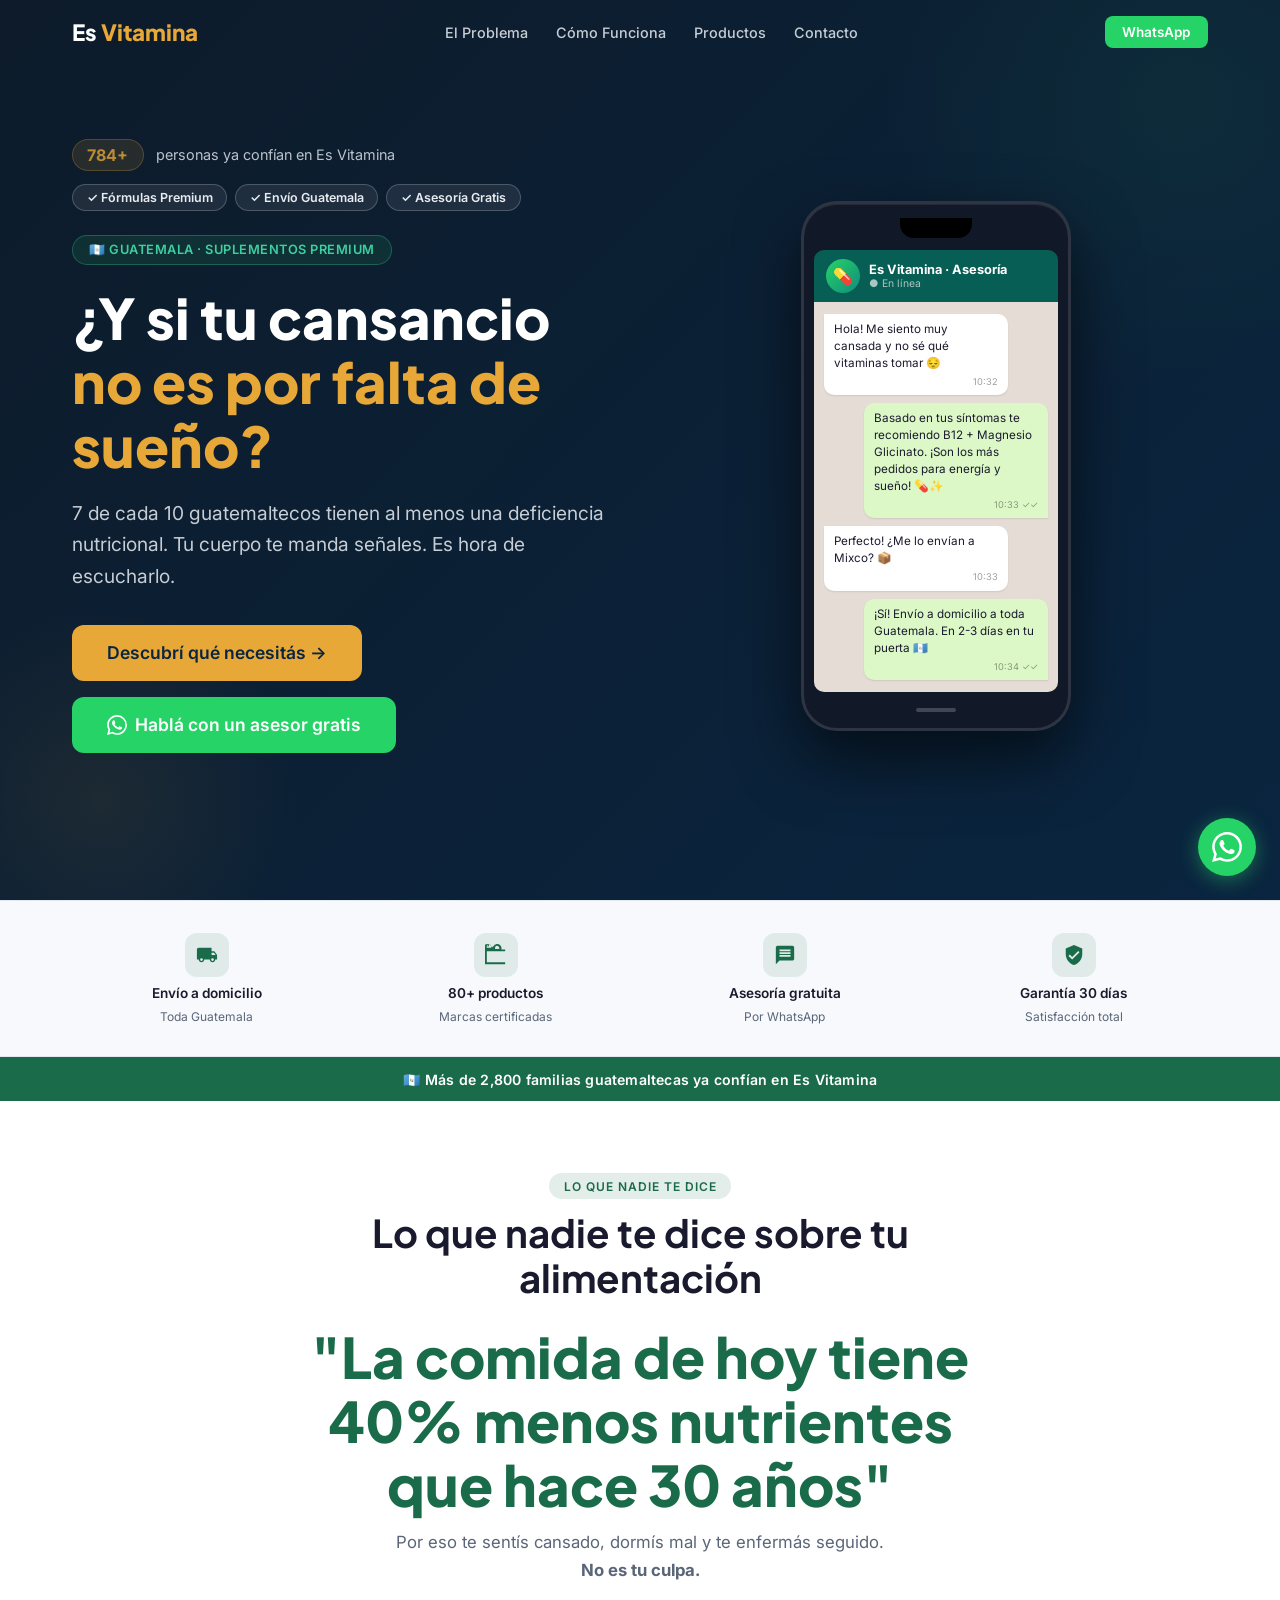
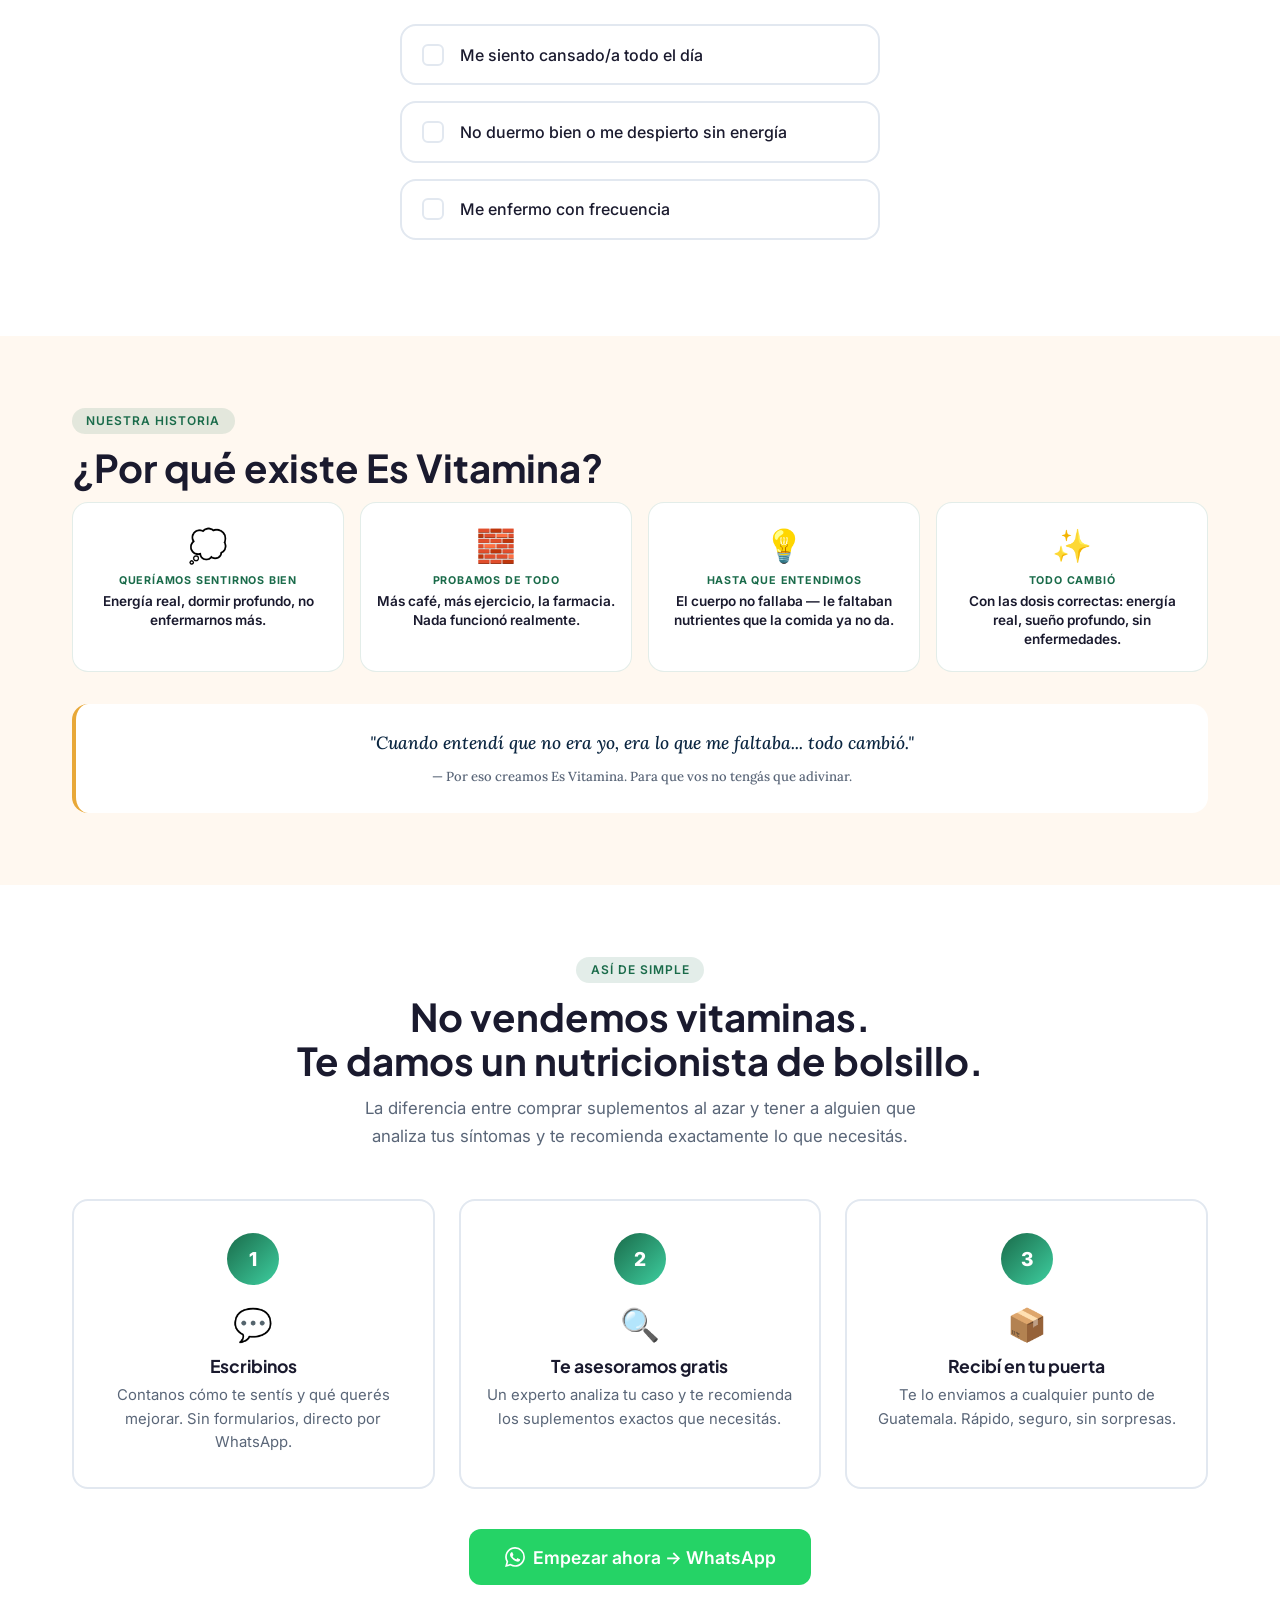
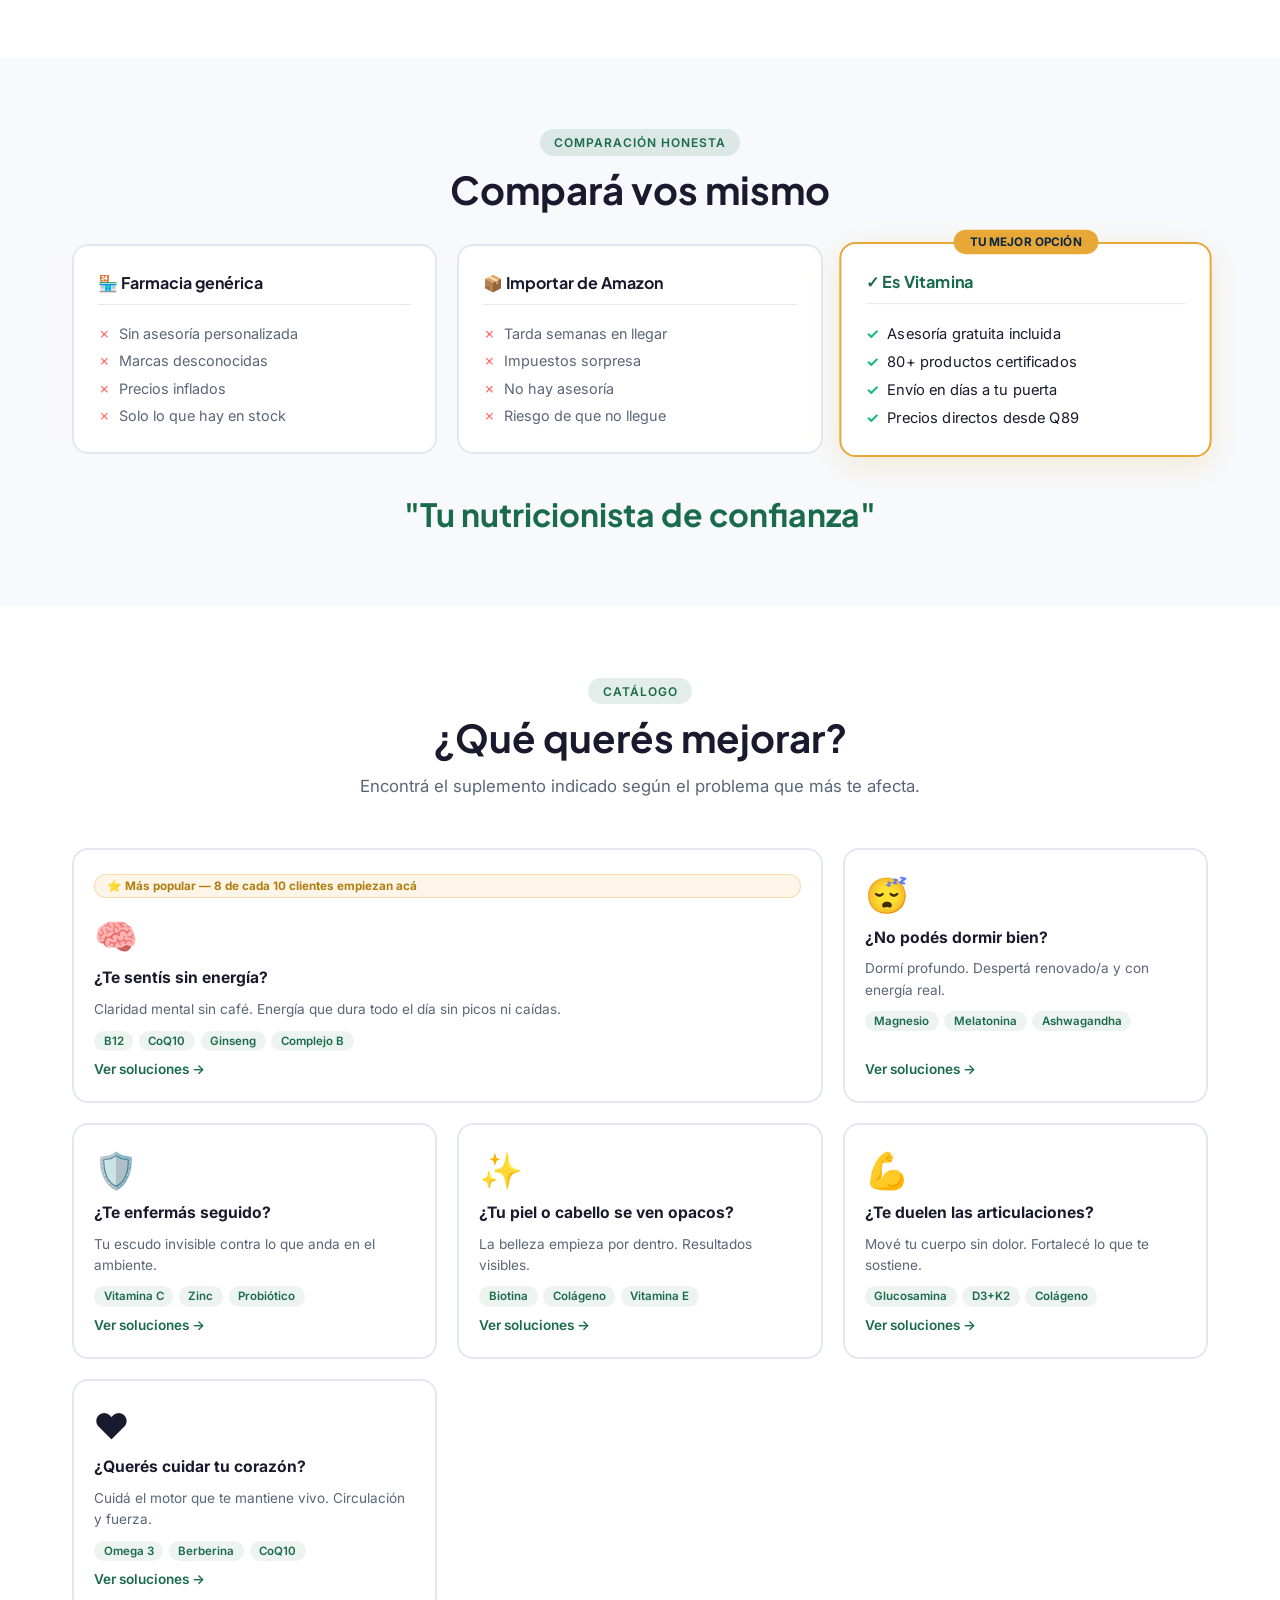
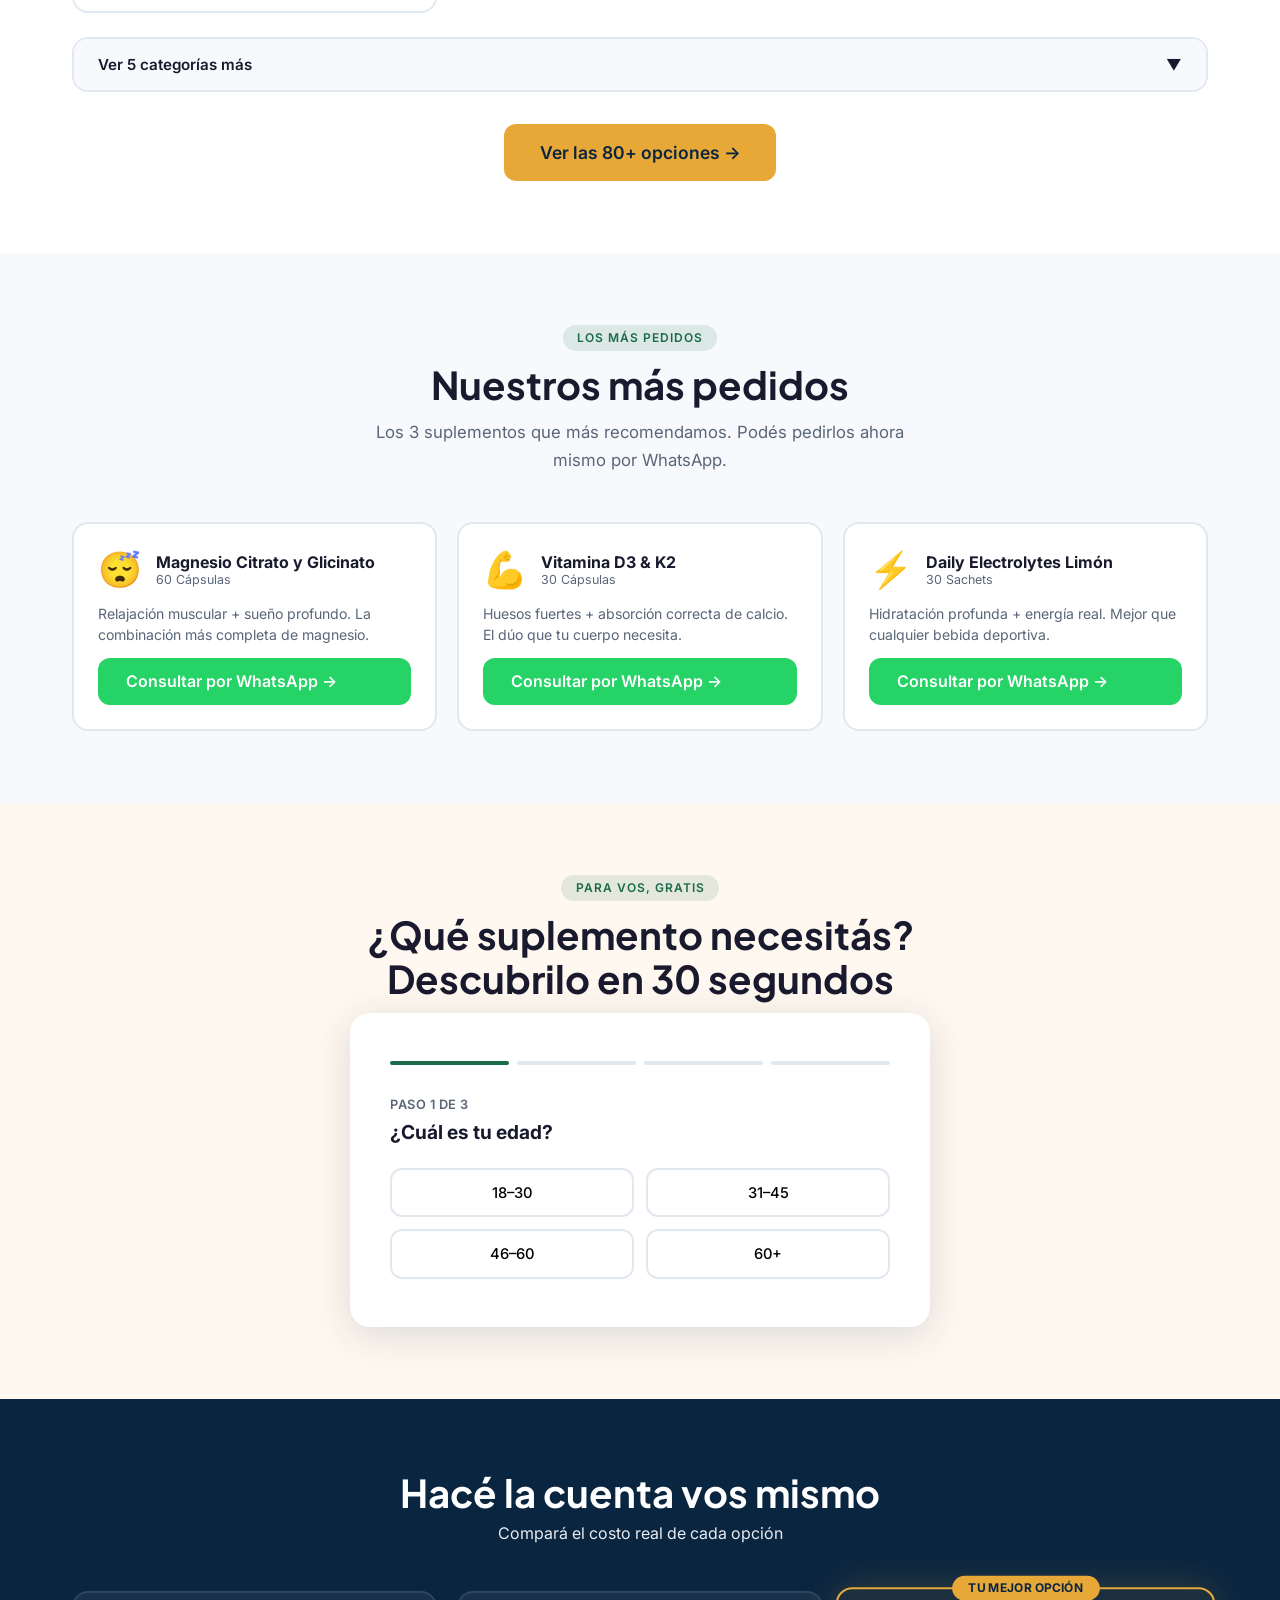
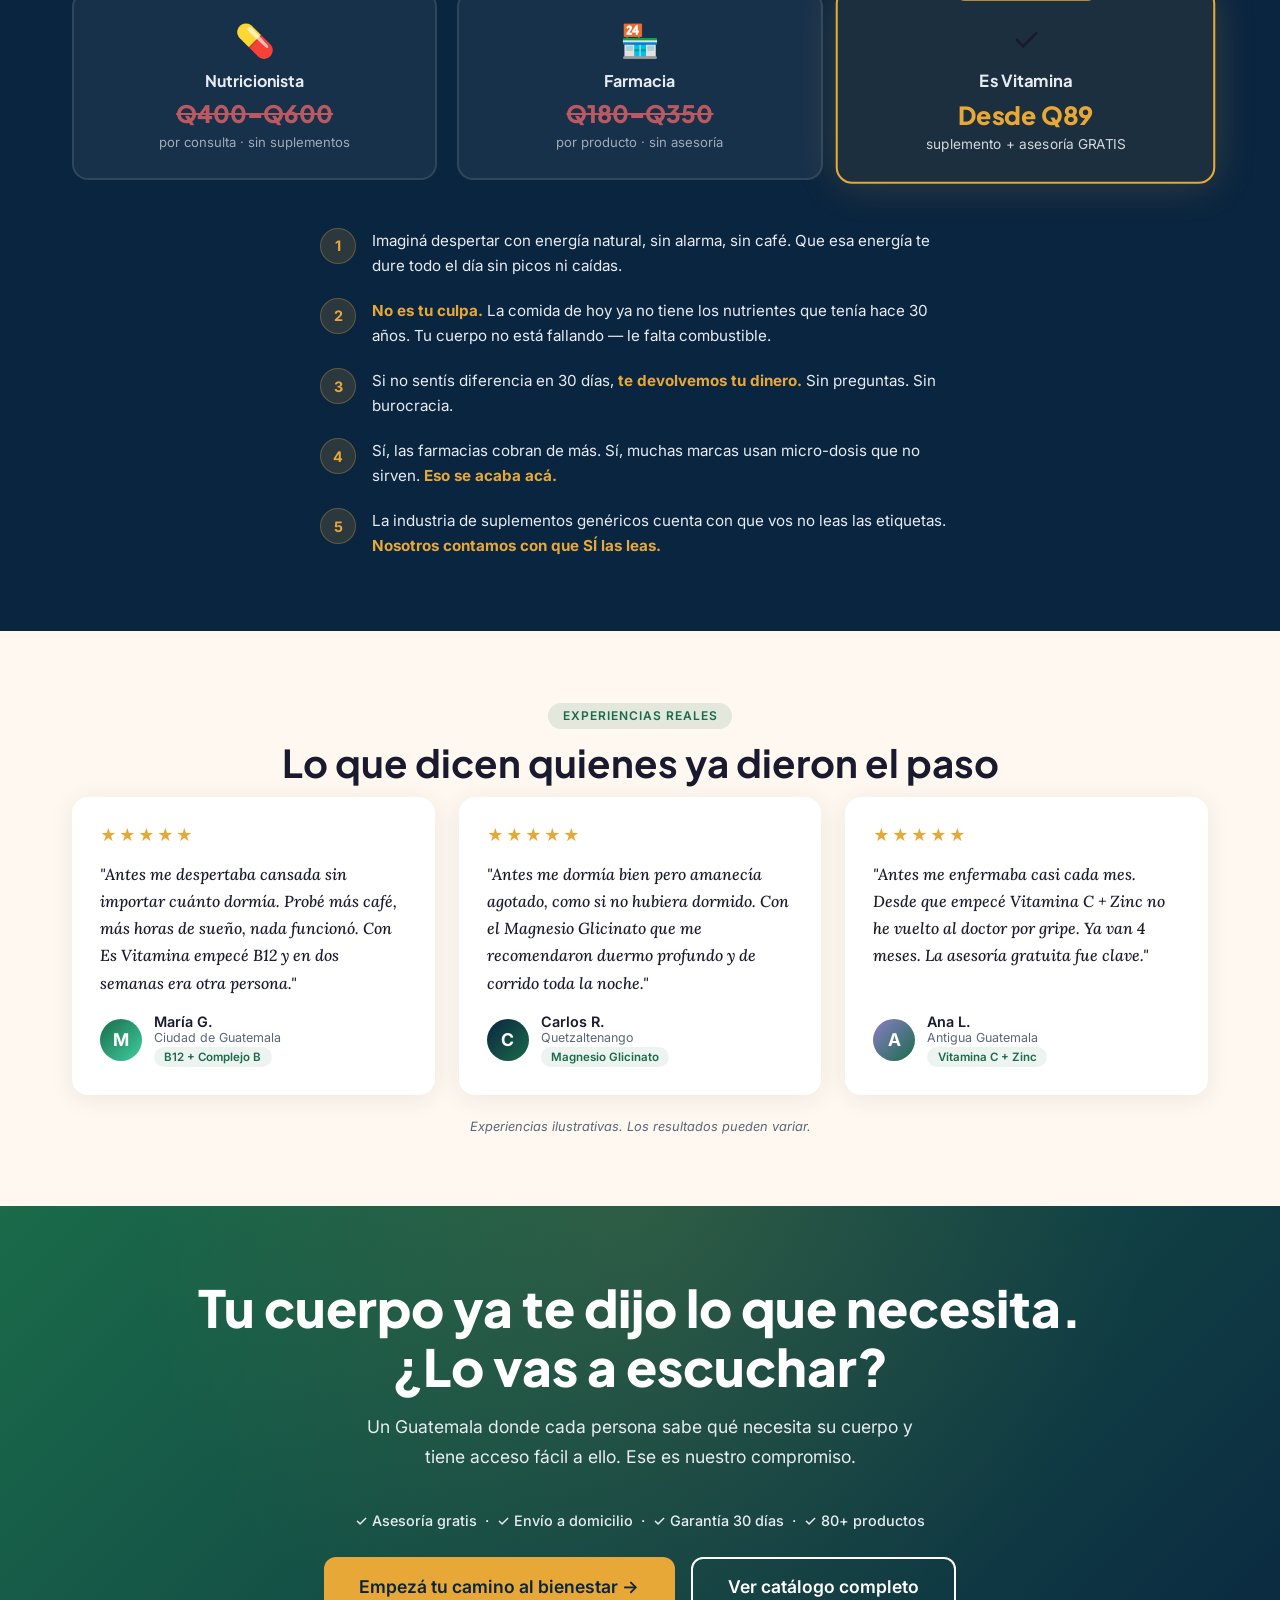
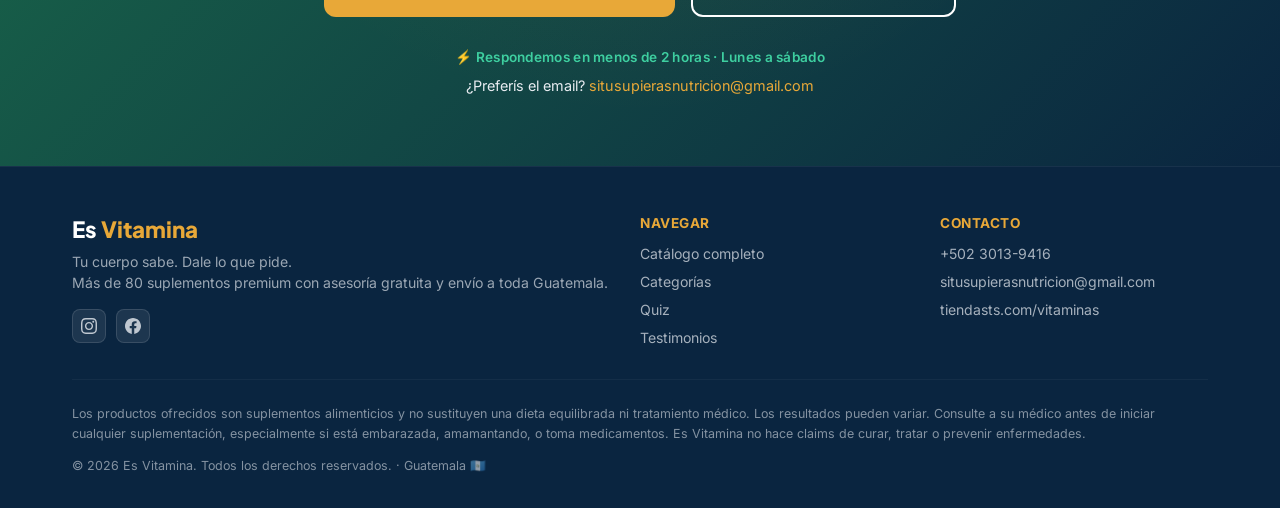
==== commit c11087ee: "feat(seo): add full SEO layer to landing page - Canonical, robots meta, og:image, og:locale, og:site" ====
--- a/landing_esvitamina/index.html
+++ b/landing_esvitamina/index.html
@@ -10,7 +10,27 @@
 <meta property="og:title" content="Es Vitamina — Tu Nutricionista de Confianza">
 <meta property="og:description" content="¿Te sentís cansado? 7 de cada 10 guatemaltecos tienen deficiencias nutricionales. Asesoría gratis + envío a domicilio.">
 <meta property="og:type" content="website">
-<meta property="og:url" content="https://tiendasts.com/vitaminas">
+<meta property="og:url" content="https://tiendasts.com/vitaminas/">
+
+<!-- Canonical -->
+<link rel="canonical" href="https://tiendasts.com/vitaminas/">
+
+<!-- Robots -->
+<meta name="robots" content="index, follow">
+
+<!-- Open Graph Image -->
+<meta property="og:image" content="https://tiendasts.com/vitaminas/assets/og-image.png">
+<meta property="og:image:width" content="1200">
+<meta property="og:image:height" content="630">
+<meta property="og:locale" content="es_GT">
+<meta property="og:site_name" content="Es Vitamina">
+
+<!-- Twitter Cards -->
+<meta name="twitter:card" content="summary_large_image">
+<meta name="twitter:title" content="Es Vitamina — Tu Nutricionista de Confianza | Guatemala">
+<meta name="twitter:description" content="80+ suplementos premium con asesoría gratuita. Envío a domicilio en toda Guatemala.">
+<meta name="twitter:image" content="https://tiendasts.com/vitaminas/assets/og-image.png">
+
 <link rel="icon" href="data:image/svg+xml,<svg xmlns='http://www.w3.org/2000/svg' viewBox='0 0 100 100'><text y='.9em' font-size='90'>💊</text></svg>">
 <link rel="preconnect" href="https://fonts.googleapis.com">
 <link rel="preconnect" href="https://fonts.gstatic.com" crossorigin>
@@ -20,6 +40,89 @@
 <link rel="stylesheet" href="css/components.css">
 <link rel="stylesheet" href="css/sections.css">
 <link rel="stylesheet" href="css/responsive.css">
+
+<script type="application/ld+json">
+{
+  "@context": "https://schema.org",
+  "@type": "HealthAndBeautyBusiness",
+  "name": "Es Vitamina",
+  "description": "Suplementos premium con asesoría nutricional gratuita. Envío a domicilio en toda Guatemala.",
+  "url": "https://tiendasts.com/vitaminas/",
+  "telephone": "+50230139416",
+  "email": "situsupierasnutricion@gmail.com",
+  "address": {
+    "@type": "PostalAddress",
+    "addressCountry": "GT",
+    "addressLocality": "Guatemala"
+  },
+  "priceRange": "Q89 - Q350",
+  "openingHours": "Mo-Sa 08:00-18:00",
+  "sameAs": [],
+  "hasOfferCatalog": {
+    "@type": "OfferCatalog",
+    "name": "Suplementos Premium",
+    "itemListElement": [
+      {
+        "@type": "Offer",
+        "itemOffered": {
+          "@type": "Product",
+          "name": "Magnesio Citrato y Glicinato",
+          "description": "Relajación muscular + sueño profundo. 60 cápsulas."
+        }
+      },
+      {
+        "@type": "Offer",
+        "itemOffered": {
+          "@type": "Product",
+          "name": "Vitamina D3 & K2",
+          "description": "Huesos fuertes + absorción correcta de calcio. 30 cápsulas."
+        }
+      },
+      {
+        "@type": "Offer",
+        "itemOffered": {
+          "@type": "Product",
+          "name": "Daily Electrolytes Limón",
+          "description": "Hidratación profunda + energía real. 30 sachets."
+        }
+      }
+    ]
+  }
+}
+</script>
+
+<script type="application/ld+json">
+{
+  "@context": "https://schema.org",
+  "@type": "FAQPage",
+  "mainEntity": [
+    {
+      "@type": "Question",
+      "name": "¿Qué es Es Vitamina?",
+      "acceptedAnswer": {
+        "@type": "Answer",
+        "text": "Es Vitamina es tu nutricionista de confianza en Guatemala. Ofrecemos más de 80 suplementos premium con asesoría gratuita por WhatsApp y envío a domicilio en todo el país."
+      }
+    },
+    {
+      "@type": "Question",
+      "name": "¿Cómo funciona la asesoría gratuita?",
+      "acceptedAnswer": {
+        "@type": "Answer",
+        "text": "Escribinos por WhatsApp, contanos cómo te sentís, y un experto te recomienda los suplementos exactos que necesitás. Sin costo, sin compromiso."
+      }
+    },
+    {
+      "@type": "Question",
+      "name": "¿Hacen envíos a todo Guatemala?",
+      "acceptedAnswer": {
+        "@type": "Answer",
+        "text": "Sí, hacemos envío a domicilio a cualquier punto de Guatemala. Tu pedido llega directo a tu puerta."
+      }
+    }
+  ]
+}
+</script>
 </head>
 <body>
 
@@ -65,7 +168,7 @@
     <div class="hero-ctas">
       <a href="#quiz" class="btn btn-primary btn-lg">Descubrí qué necesitás →</a>
       <a href="https://wa.me/50230139416?text=Hola!%20Quiero%20asesor%C3%ADa%20sobre%20suplementos" target="_blank" rel="noopener" class="btn btn-wa btn-lg">
-        <svg width="20" height="20" viewBox="0 0 24 24" fill="currentColor"><path d="M17.472 14.382c-.297-.149-1.758-.867-2.03-.967-.273-.099-.471-.148-.67.15-.197.297-.767.966-.94 1.164-.173.199-.347.223-.644.075-.297-.15-1.255-.463-2.39-1.475-.883-.788-1.48-1.761-1.653-2.059-.173-.297-.018-.458.13-.606.134-.133.298-.347.446-.52.149-.174.198-.298.298-.497.099-.198.05-.371-.025-.52-.075-.149-.669-1.612-.916-2.207-.242-.579-.487-.5-.669-.51-.173-.008-.371-.01-.57-.01-.198 0-.52.074-.792.372-.272.297-1.04 1.016-1.04 2.479 0 1.462 1.065 2.875 1.213 3.074.149.198 2.096 3.2 5.077 4.487.709.306 1.262.489 1.694.625.712.227 1.36.195 1.871.118.571-.085 1.758-.719 2.006-1.413.248-.694.248-1.289.173-1.413-.074-.124-.272-.198-.57-.347m-5.421 7.403h-.004a9.87 9.87 0 01-5.031-1.378l-.361-.214-3.741.982.998-3.648-.235-.374a9.86 9.86 0 01-1.51-5.26c.001-5.45 4.436-9.884 9.888-9.884 2.64 0 5.122 1.03 6.988 2.898a9.825 9.825 0 012.893 6.994c-.003 5.45-4.437 9.884-9.885 9.884m8.413-18.297A11.815 11.815 0 0012.05 0C5.495 0 .16 5.335.157 11.892c0 2.096.547 4.142 1.588 5.945L.057 24l6.305-1.654a11.882 11.882 0 005.683 1.448h.005c6.554 0 11.89-5.335 11.893-11.893a11.821 11.821 0 00-3.48-8.413z"/></svg>
+        <svg width="20" height="20" viewBox="0 0 24 24" fill="currentColor" aria-hidden="true"><path d="M17.472 14.382c-.297-.149-1.758-.867-2.03-.967-.273-.099-.471-.148-.67.15-.197.297-.767.966-.94 1.164-.173.199-.347.223-.644.075-.297-.15-1.255-.463-2.39-1.475-.883-.788-1.48-1.761-1.653-2.059-.173-.297-.018-.458.13-.606.134-.133.298-.347.446-.52.149-.174.198-.298.298-.497.099-.198.05-.371-.025-.52-.075-.149-.669-1.612-.916-2.207-.242-.579-.487-.5-.669-.51-.173-.008-.371-.01-.57-.01-.198 0-.52.074-.792.372-.272.297-1.04 1.016-1.04 2.479 0 1.462 1.065 2.875 1.213 3.074.149.198 2.096 3.2 5.077 4.487.709.306 1.262.489 1.694.625.712.227 1.36.195 1.871.118.571-.085 1.758-.719 2.006-1.413.248-.694.248-1.289.173-1.413-.074-.124-.272-.198-.57-.347m-5.421 7.403h-.004a9.87 9.87 0 01-5.031-1.378l-.361-.214-3.741.982.998-3.648-.235-.374a9.86 9.86 0 01-1.51-5.26c.001-5.45 4.436-9.884 9.888-9.884 2.64 0 5.122 1.03 6.988 2.898a9.825 9.825 0 012.893 6.994c-.003 5.45-4.437 9.884-9.885 9.884m8.413-18.297A11.815 11.815 0 0012.05 0C5.495 0 .16 5.335.157 11.892c0 2.096.547 4.142 1.588 5.945L.057 24l6.305-1.654a11.882 11.882 0 005.683 1.448h.005c6.554 0 11.89-5.335 11.893-11.893a11.821 11.821 0 00-3.48-8.413z"/></svg>
         Hablá con un asesor gratis
       </a>
     </div>
@@ -112,22 +215,22 @@
 <div class="container">
 <div class="trust-grid fi">
   <div class="trust-item">
-    <div class="trust-icon"><svg viewBox="0 0 24 24"><path d="M20 8h-3V4H3c-1.1 0-2 .9-2 2v11h2c0 1.66 1.34 3 3 3s3-1.34 3-3h6c0 1.66 1.34 3 3 3s3-1.34 3-3h2v-5l-3-4zM6 18.5c-.83 0-1.5-.67-1.5-1.5s.67-1.5 1.5-1.5 1.5.67 1.5 1.5-.67 1.5-1.5 1.5zm13.5-9l1.96 2.5H17V9.5h2.5zm-1.5 9c-.83 0-1.5-.67-1.5-1.5s.67-1.5 1.5-1.5 1.5.67 1.5 1.5-.67 1.5-1.5 1.5z"/></svg></div>
+    <div class="trust-icon"><svg viewBox="0 0 24 24" role="img" aria-label="Envío a domicilio en toda Guatemala"><path d="M20 8h-3V4H3c-1.1 0-2 .9-2 2v11h2c0 1.66 1.34 3 3 3s3-1.34 3-3h6c0 1.66 1.34 3 3 3s3-1.34 3-3h2v-5l-3-4zM6 18.5c-.83 0-1.5-.67-1.5-1.5s.67-1.5 1.5-1.5 1.5.67 1.5 1.5-.67 1.5-1.5 1.5zm13.5-9l1.96 2.5H17V9.5h2.5zm-1.5 9c-.83 0-1.5-.67-1.5-1.5s.67-1.5 1.5-1.5 1.5.67 1.5 1.5-.67 1.5-1.5 1.5z"/></svg></div>
     <div class="trust-label">Envío a domicilio</div>
     <div class="trust-sub">Toda Guatemala</div>
   </div>
   <div class="trust-item">
-    <div class="trust-icon"><svg viewBox="0 0 24 24"><path d="M20 6h-2.18c.07-.44.18-.88.18-1.38 0-2.55-2.07-4.62-4.62-4.62-1.36 0-2.58.59-3.44 1.53L8 3.66 6.06 1.53C5.2.59 3.98 0 2.62 0 .07 0-2 2.07-2 4.62c0 .5.11.94.18 1.38H-2v16h24V6zm-8.8-3.27c.44-.55 1.09-.88 1.8-.88 1.42 0 2.62 1.2 2.62 2.62 0 .38-.13.74-.24 1.04-.01.03-.04.05-.06.08H11.2l-.06-.08c-.11-.3-.24-.66-.24-1.04 0-.75.29-1.44.8-1.74zm-8.6 0C3.04.73 3.69.4 4.4.4c.71 0 1.36.33 1.8.88.51.3.8.99.8 1.74 0 .38-.13.74-.24 1.04-.01.03-.04.05-.06.08H2.1l-.06-.08C1.93 3.76 1.8 3.4 1.8 3.02c0-1.42 1.2-2.62 2.62-2.62L4 2.73zM2 20V8h20v12H2z"/></svg></div>
+    <div class="trust-icon"><svg viewBox="0 0 24 24" role="img" aria-label="Catálogo de más de 80 productos certificados"><path d="M20 6h-2.18c.07-.44.18-.88.18-1.38 0-2.55-2.07-4.62-4.62-4.62-1.36 0-2.58.59-3.44 1.53L8 3.66 6.06 1.53C5.2.59 3.98 0 2.62 0 .07 0-2 2.07-2 4.62c0 .5.11.94.18 1.38H-2v16h24V6zm-8.8-3.27c.44-.55 1.09-.88 1.8-.88 1.42 0 2.62 1.2 2.62 2.62 0 .38-.13.74-.24 1.04-.01.03-.04.05-.06.08H11.2l-.06-.08c-.11-.3-.24-.66-.24-1.04 0-.75.29-1.44.8-1.74zm-8.6 0C3.04.73 3.69.4 4.4.4c.71 0 1.36.33 1.8.88.51.3.8.99.8 1.74 0 .38-.13.74-.24 1.04-.01.03-.04.05-.06.08H2.1l-.06-.08C1.93 3.76 1.8 3.4 1.8 3.02c0-1.42 1.2-2.62 2.62-2.62L4 2.73zM2 20V8h20v12H2z"/></svg></div>
     <div class="trust-label">80+ productos</div>
     <div class="trust-sub">Marcas certificadas</div>
   </div>
   <div class="trust-item">
-    <div class="trust-icon"><svg viewBox="0 0 24 24"><path d="M20 2H4c-1.1 0-2 .9-2 2v18l4-4h14c1.1 0 2-.9 2-2V4c0-1.1-.9-2-2-2zm-2 12H6v-2h12v2zm0-3H6V9h12v2zm0-3H6V6h12v2z"/></svg></div>
+    <div class="trust-icon"><svg viewBox="0 0 24 24" role="img" aria-label="Asesoría gratuita por WhatsApp"><path d="M20 2H4c-1.1 0-2 .9-2 2v18l4-4h14c1.1 0 2-.9 2-2V4c0-1.1-.9-2-2-2zm-2 12H6v-2h12v2zm0-3H6V9h12v2zm0-3H6V6h12v2z"/></svg></div>
     <div class="trust-label">Asesoría gratuita</div>
     <div class="trust-sub">Por WhatsApp</div>
   </div>
   <div class="trust-item">
-    <div class="trust-icon"><svg viewBox="0 0 24 24"><path d="M12 1L3 5v6c0 5.55 3.84 10.74 9 12 5.16-1.26 9-6.45 9-12V5l-9-4zm-2 16l-4-4 1.41-1.41L10 14.17l6.59-6.59L18 9l-8 8z"/></svg></div>
+    <div class="trust-icon"><svg viewBox="0 0 24 24" role="img" aria-label="Garantía de satisfacción 30 días"><path d="M12 1L3 5v6c0 5.55 3.84 10.74 9 12 5.16-1.26 9-6.45 9-12V5l-9-4zm-2 16l-4-4 1.41-1.41L10 14.17l6.59-6.59L18 9l-8 8z"/></svg></div>
     <div class="trust-label">Garantía 30 días</div>
     <div class="trust-sub">Satisfacción total</div>
   </div>
@@ -235,7 +338,7 @@
   </div>
   <div class="text-center fi">
     <a href="https://wa.me/50230139416?text=Hola!%20Quiero%20asesor%C3%ADa%20sobre%20suplementos" target="_blank" rel="noopener" class="btn btn-wa btn-lg">
-      <svg width="20" height="20" viewBox="0 0 24 24" fill="currentColor"><path d="M17.472 14.382c-.297-.149-1.758-.867-2.03-.967-.273-.099-.471-.148-.67.15-.197.297-.767.966-.94 1.164-.173.199-.347.223-.644.075-.297-.15-1.255-.463-2.39-1.475-.883-.788-1.48-1.761-1.653-2.059-.173-.297-.018-.458.13-.606.134-.133.298-.347.446-.52.149-.174.198-.298.298-.497.099-.198.05-.371-.025-.52-.075-.149-.669-1.612-.916-2.207-.242-.579-.487-.5-.669-.51-.173-.008-.371-.01-.57-.01-.198 0-.52.074-.792.372-.272.297-1.04 1.016-1.04 2.479 0 1.462 1.065 2.875 1.213 3.074.149.198 2.096 3.2 5.077 4.487.709.306 1.262.489 1.694.625.712.227 1.36.195 1.871.118.571-.085 1.758-.719 2.006-1.413.248-.694.248-1.289.173-1.413-.074-.124-.272-.198-.57-.347m-5.421 7.403h-.004a9.87 9.87 0 01-5.031-1.378l-.361-.214-3.741.982.998-3.648-.235-.374a9.86 9.86 0 01-1.51-5.26c.001-5.45 4.436-9.884 9.888-9.884 2.64 0 5.122 1.03 6.988 2.898a9.825 9.825 0 012.893 6.994c-.003 5.45-4.437 9.884-9.885 9.884m8.413-18.297A11.815 11.815 0 0012.05 0C5.495 0 .16 5.335.157 11.892c0 2.096.547 4.142 1.588 5.945L.057 24l6.305-1.654a11.882 11.882 0 005.683 1.448h.005c6.554 0 11.89-5.335 11.893-11.893a11.821 11.821 0 00-3.48-8.413z"/></svg>
+      <svg width="20" height="20" viewBox="0 0 24 24" fill="currentColor" aria-hidden="true"><path d="M17.472 14.382c-.297-.149-1.758-.867-2.03-.967-.273-.099-.471-.148-.67.15-.197.297-.767.966-.94 1.164-.173.199-.347.223-.644.075-.297-.15-1.255-.463-2.39-1.475-.883-.788-1.48-1.761-1.653-2.059-.173-.297-.018-.458.13-.606.134-.133.298-.347.446-.52.149-.174.198-.298.298-.497.099-.198.05-.371-.025-.52-.075-.149-.669-1.612-.916-2.207-.242-.579-.487-.5-.669-.51-.173-.008-.371-.01-.57-.01-.198 0-.52.074-.792.372-.272.297-1.04 1.016-1.04 2.479 0 1.462 1.065 2.875 1.213 3.074.149.198 2.096 3.2 5.077 4.487.709.306 1.262.489 1.694.625.712.227 1.36.195 1.871.118.571-.085 1.758-.719 2.006-1.413.248-.694.248-1.289.173-1.413-.074-.124-.272-.198-.57-.347m-5.421 7.403h-.004a9.87 9.87 0 01-5.031-1.378l-.361-.214-3.741.982.998-3.648-.235-.374a9.86 9.86 0 01-1.51-5.26c.001-5.45 4.436-9.884 9.888-9.884 2.64 0 5.122 1.03 6.988 2.898a9.825 9.825 0 012.893 6.994c-.003 5.45-4.437 9.884-9.885 9.884m8.413-18.297A11.815 11.815 0 0012.05 0C5.495 0 .16 5.335.157 11.892c0 2.096.547 4.142 1.588 5.945L.057 24l6.305-1.654a11.882 11.882 0 005.683 1.448h.005c6.554 0 11.89-5.335 11.893-11.893a11.821 11.821 0 00-3.48-8.413z"/></svg>
       Empezar ahora → WhatsApp
     </a>
   </div>
@@ -466,7 +569,7 @@
       <h3 id="r-prod"></h3>
       <p id="r-desc"></p>
       <a id="r-cta" href="#" target="_blank" rel="noopener" class="btn btn-wa btn-lg" style="width:100%;justify-content:center;">
-        <svg width="20" height="20" viewBox="0 0 24 24" fill="currentColor"><path d="M17.472 14.382c-.297-.149-1.758-.867-2.03-.967-.273-.099-.471-.148-.67.15-.197.297-.767.966-.94 1.164-.173.199-.347.223-.644.075-.297-.15-1.255-.463-2.39-1.475-.883-.788-1.48-1.761-1.653-2.059-.173-.297-.018-.458.13-.606.134-.133.298-.347.446-.52.149-.174.198-.298.298-.497.099-.198.05-.371-.025-.52-.075-.149-.669-1.612-.916-2.207-.242-.579-.487-.5-.669-.51-.173-.008-.371-.01-.57-.01-.198 0-.52.074-.792.372-.272.297-1.04 1.016-1.04 2.479 0 1.462 1.065 2.875 1.213 3.074.149.198 2.096 3.2 5.077 4.487.709.306 1.262.489 1.694.625.712.227 1.36.195 1.871.118.571-.085 1.758-.719 2.006-1.413.248-.694.248-1.289.173-1.413-.074-.124-.272-.198-.57-.347m-5.421 7.403h-.004a9.87 9.87 0 01-5.031-1.378l-.361-.214-3.741.982.998-3.648-.235-.374a9.86 9.86 0 01-1.51-5.26c.001-5.45 4.436-9.884 9.888-9.884 2.64 0 5.122 1.03 6.988 2.898a9.825 9.825 0 012.893 6.994c-.003 5.45-4.437 9.884-9.885 9.884m8.413-18.297A11.815 11.815 0 0012.05 0C5.495 0 .16 5.335.157 11.892c0 2.096.547 4.142 1.588 5.945L.057 24l6.305-1.654a11.882 11.882 0 005.683 1.448h.005c6.554 0 11.89-5.335 11.893-11.893a11.821 11.821 0 00-3.48-8.413z"/></svg>
+        <svg width="20" height="20" viewBox="0 0 24 24" fill="currentColor" aria-hidden="true"><path d="M17.472 14.382c-.297-.149-1.758-.867-2.03-.967-.273-.099-.471-.148-.67.15-.197.297-.767.966-.94 1.164-.173.199-.347.223-.644.075-.297-.15-1.255-.463-2.39-1.475-.883-.788-1.48-1.761-1.653-2.059-.173-.297-.018-.458.13-.606.134-.133.298-.347.446-.52.149-.174.198-.298.298-.497.099-.198.05-.371-.025-.52-.075-.149-.669-1.612-.916-2.207-.242-.579-.487-.5-.669-.51-.173-.008-.371-.01-.57-.01-.198 0-.52.074-.792.372-.272.297-1.04 1.016-1.04 2.479 0 1.462 1.065 2.875 1.213 3.074.149.198 2.096 3.2 5.077 4.487.709.306 1.262.489 1.694.625.712.227 1.36.195 1.871.118.571-.085 1.758-.719 2.006-1.413.248-.694.248-1.289.173-1.413-.074-.124-.272-.198-.57-.347m-5.421 7.403h-.004a9.87 9.87 0 01-5.031-1.378l-.361-.214-3.741.982.998-3.648-.235-.374a9.86 9.86 0 01-1.51-5.26c.001-5.45 4.436-9.884 9.888-9.884 2.64 0 5.122 1.03 6.988 2.898a9.825 9.825 0 012.893 6.994c-.003 5.45-4.437 9.884-9.885 9.884m8.413-18.297A11.815 11.815 0 0012.05 0C5.495 0 .16 5.335.157 11.892c0 2.096.547 4.142 1.588 5.945L.057 24l6.305-1.654a11.882 11.882 0 005.683 1.448h.005c6.554 0 11.89-5.335 11.893-11.893a11.821 11.821 0 00-3.48-8.413z"/></svg>
         Quiero saber más por WhatsApp
       </a>
     </div>
@@ -600,10 +703,10 @@
       <div class="footer-tag">Tu cuerpo sabe. Dale lo que pide.<br>Más de 80 suplementos premium con asesoría gratuita y envío a toda Guatemala.</div>
       <div class="footer-socials">
         <a href="#" class="fsoc" aria-label="Instagram">
-          <svg viewBox="0 0 24 24"><path d="M12 2.163c3.204 0 3.584.012 4.85.07 3.252.148 4.771 1.691 4.919 4.919.058 1.265.069 1.645.069 4.849 0 3.205-.012 3.584-.069 4.849-.149 3.225-1.664 4.771-4.919 4.919-1.266.058-1.644.07-4.85.07-3.204 0-3.584-.012-4.849-.07-3.26-.149-4.771-1.699-4.919-4.92-.058-1.265-.07-1.644-.07-4.849 0-3.204.013-3.583.07-4.849.149-3.227 1.664-4.771 4.919-4.919 1.266-.057 1.645-.069 4.849-.069zm0-2.163c-3.259 0-3.667.014-4.947.072-4.358.2-6.78 2.618-6.98 6.98-.059 1.281-.073 1.689-.073 4.948 0 3.259.014 3.668.072 4.948.2 4.358 2.618 6.78 6.98 6.98 1.281.058 1.689.072 4.948.072 3.259 0 3.668-.014 4.948-.072 4.354-.2 6.782-2.618 6.979-6.98.059-1.28.073-1.689.073-4.948 0-3.259-.014-3.667-.072-4.947-.196-4.354-2.617-6.78-6.979-6.98-1.281-.059-1.69-.073-4.949-.073zm0 5.838c-3.403 0-6.162 2.759-6.162 6.162s2.759 6.163 6.162 6.163 6.162-2.759 6.162-6.163c0-3.403-2.759-6.162-6.162-6.162zm0 10.162c-2.209 0-4-1.79-4-4 0-2.209 1.791-4 4-4s4 1.791 4 4c0 2.21-1.791 4-4 4zm6.406-11.845c-.796 0-1.441.645-1.441 1.44s.645 1.44 1.441 1.44c.795 0 1.439-.645 1.439-1.44s-.644-1.44-1.439-1.44z"/></svg>
+          <svg viewBox="0 0 24 24" aria-hidden="true"><path d="M12 2.163c3.204 0 3.584.012 4.85.07 3.252.148 4.771 1.691 4.919 4.919.058 1.265.069 1.645.069 4.849 0 3.205-.012 3.584-.069 4.849-.149 3.225-1.664 4.771-4.919 4.919-1.266.058-1.644.07-4.85.07-3.204 0-3.584-.012-4.849-.07-3.26-.149-4.771-1.699-4.919-4.92-.058-1.265-.07-1.644-.07-4.849 0-3.204.013-3.583.07-4.849.149-3.227 1.664-4.771 4.919-4.919 1.266-.057 1.645-.069 4.849-.069zm0-2.163c-3.259 0-3.667.014-4.947.072-4.358.2-6.78 2.618-6.98 6.98-.059 1.281-.073 1.689-.073 4.948 0 3.259.014 3.668.072 4.948.2 4.358 2.618 6.78 6.98 6.98 1.281.058 1.689.072 4.948.072 3.259 0 3.668-.014 4.948-.072 4.354-.2 6.782-2.618 6.979-6.98.059-1.28.073-1.689.073-4.948 0-3.259-.014-3.667-.072-4.947-.196-4.354-2.617-6.78-6.979-6.98-1.281-.059-1.69-.073-4.949-.073zm0 5.838c-3.403 0-6.162 2.759-6.162 6.162s2.759 6.163 6.162 6.163 6.162-2.759 6.162-6.163c0-3.403-2.759-6.162-6.162-6.162zm0 10.162c-2.209 0-4-1.79-4-4 0-2.209 1.791-4 4-4s4 1.791 4 4c0 2.21-1.791 4-4 4zm6.406-11.845c-.796 0-1.441.645-1.441 1.44s.645 1.44 1.441 1.44c.795 0 1.439-.645 1.439-1.44s-.644-1.44-1.439-1.44z"/></svg>
         </a>
         <a href="#" class="fsoc" aria-label="Facebook">
-          <svg viewBox="0 0 24 24"><path d="M24 12.073c0-6.627-5.373-12-12-12s-12 5.373-12 12c0 5.99 4.388 10.954 10.125 11.854v-8.385H7.078v-3.47h3.047V9.43c0-3.007 1.792-4.669 4.533-4.669 1.312 0 2.686.235 2.686.235v2.953H15.83c-1.491 0-1.956.925-1.956 1.874v2.25h3.328l-.532 3.47h-2.796v8.385C19.612 23.027 24 18.062 24 12.073z"/></svg>
+          <svg viewBox="0 0 24 24" aria-hidden="true"><path d="M24 12.073c0-6.627-5.373-12-12-12s-12 5.373-12 12c0 5.99 4.388 10.954 10.125 11.854v-8.385H7.078v-3.47h3.047V9.43c0-3.007 1.792-4.669 4.533-4.669 1.312 0 2.686.235 2.686.235v2.953H15.83c-1.491 0-1.956.925-1.956 1.874v2.25h3.328l-.532 3.47h-2.796v8.385C19.612 23.027 24 18.062 24 12.073z"/></svg>
         </a>
       </div>
     </div>
@@ -634,7 +737,7 @@
 
 <!-- WHATSAPP FAB -->
 <a id="wa-fab" href="https://wa.me/50230139416?text=Hola!%20Quiero%20asesor%C3%ADa%20sobre%20suplementos" target="_blank" rel="noopener" aria-label="WhatsApp">
-  <svg viewBox="0 0 24 24"><path d="M17.472 14.382c-.297-.149-1.758-.867-2.03-.967-.273-.099-.471-.148-.67.15-.197.297-.767.966-.94 1.164-.173.199-.347.223-.644.075-.297-.15-1.255-.463-2.39-1.475-.883-.788-1.48-1.761-1.653-2.059-.173-.297-.018-.458.13-.606.134-.133.298-.347.446-.52.149-.174.198-.298.298-.497.099-.198.05-.371-.025-.52-.075-.149-.669-1.612-.916-2.207-.242-.579-.487-.5-.669-.51-.173-.008-.371-.01-.57-.01-.198 0-.52.074-.792.372-.272.297-1.04 1.016-1.04 2.479 0 1.462 1.065 2.875 1.213 3.074.149.198 2.096 3.2 5.077 4.487.709.306 1.262.489 1.694.625.712.227 1.36.195 1.871.118.571-.085 1.758-.719 2.006-1.413.248-.694.248-1.289.173-1.413-.074-.124-.272-.198-.57-.347m-5.421 7.403h-.004a9.87 9.87 0 01-5.031-1.378l-.361-.214-3.741.982.998-3.648-.235-.374a9.86 9.86 0 01-1.51-5.26c.001-5.45 4.436-9.884 9.888-9.884 2.64 0 5.122 1.03 6.988 2.898a9.825 9.825 0 012.893 6.994c-.003 5.45-4.437 9.884-9.885 9.884m8.413-18.297A11.815 11.815 0 0012.05 0C5.495 0 .16 5.335.157 11.892c0 2.096.547 4.142 1.588 5.945L.057 24l6.305-1.654a11.882 11.882 0 005.683 1.448h.005c6.554 0 11.89-5.335 11.893-11.893a11.821 11.821 0 00-3.48-8.413z"/></svg>
+  <svg viewBox="0 0 24 24" aria-hidden="true"><path d="M17.472 14.382c-.297-.149-1.758-.867-2.03-.967-.273-.099-.471-.148-.67.15-.197.297-.767.966-.94 1.164-.173.199-.347.223-.644.075-.297-.15-1.255-.463-2.39-1.475-.883-.788-1.48-1.761-1.653-2.059-.173-.297-.018-.458.13-.606.134-.133.298-.347.446-.52.149-.174.198-.298.298-.497.099-.198.05-.371-.025-.52-.075-.149-.669-1.612-.916-2.207-.242-.579-.487-.5-.669-.51-.173-.008-.371-.01-.57-.01-.198 0-.52.074-.792.372-.272.297-1.04 1.016-1.04 2.479 0 1.462 1.065 2.875 1.213 3.074.149.198 2.096 3.2 5.077 4.487.709.306 1.262.489 1.694.625.712.227 1.36.195 1.871.118.571-.085 1.758-.719 2.006-1.413.248-.694.248-1.289.173-1.413-.074-.124-.272-.198-.57-.347m-5.421 7.403h-.004a9.87 9.87 0 01-5.031-1.378l-.361-.214-3.741.982.998-3.648-.235-.374a9.86 9.86 0 01-1.51-5.26c.001-5.45 4.436-9.884 9.888-9.884 2.64 0 5.122 1.03 6.988 2.898a9.825 9.825 0 012.893 6.994c-.003 5.45-4.437 9.884-9.885 9.884m8.413-18.297A11.815 11.815 0 0012.05 0C5.495 0 .16 5.335.157 11.892c0 2.096.547 4.142 1.588 5.945L.057 24l6.305-1.654a11.882 11.882 0 005.683 1.448h.005c6.554 0 11.89-5.335 11.893-11.893a11.821 11.821 0 00-3.48-8.413z"/></svg>
 </a>
 
 <script src="js/quiz.js" defer></script>
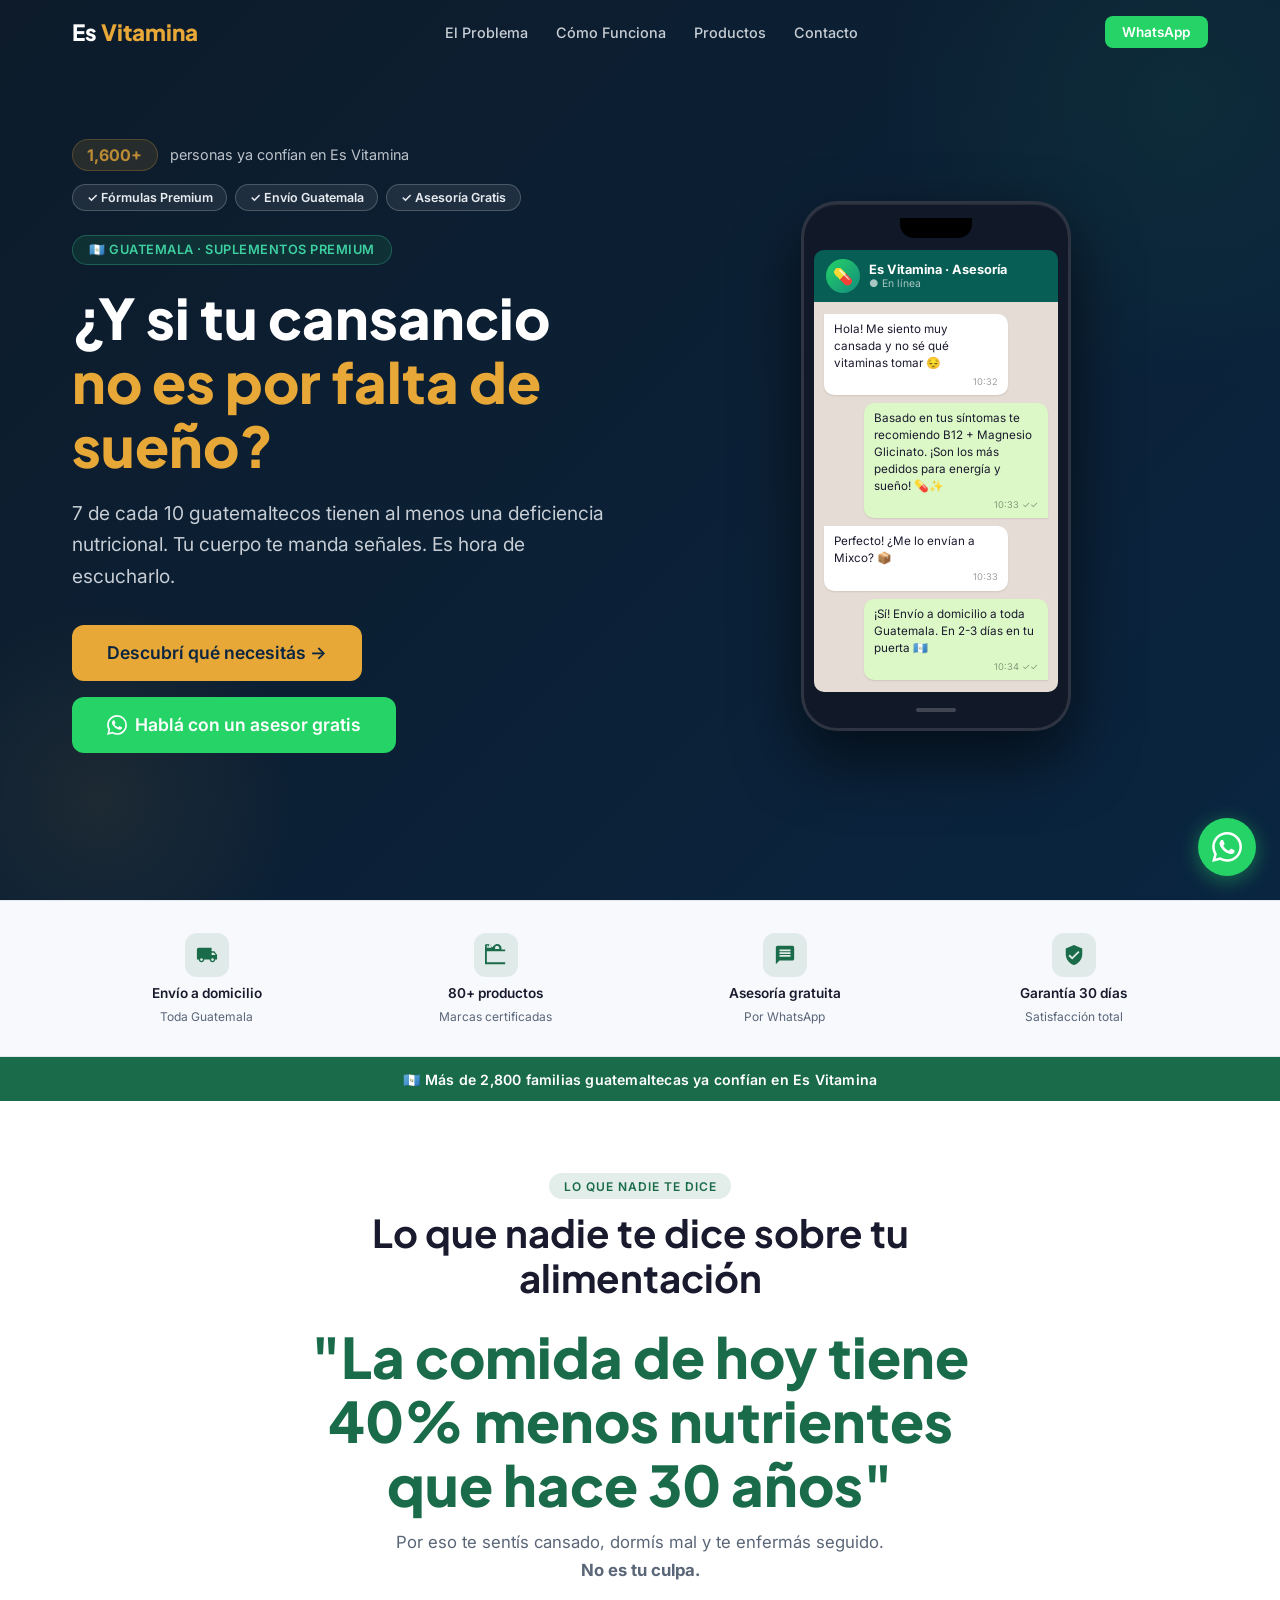
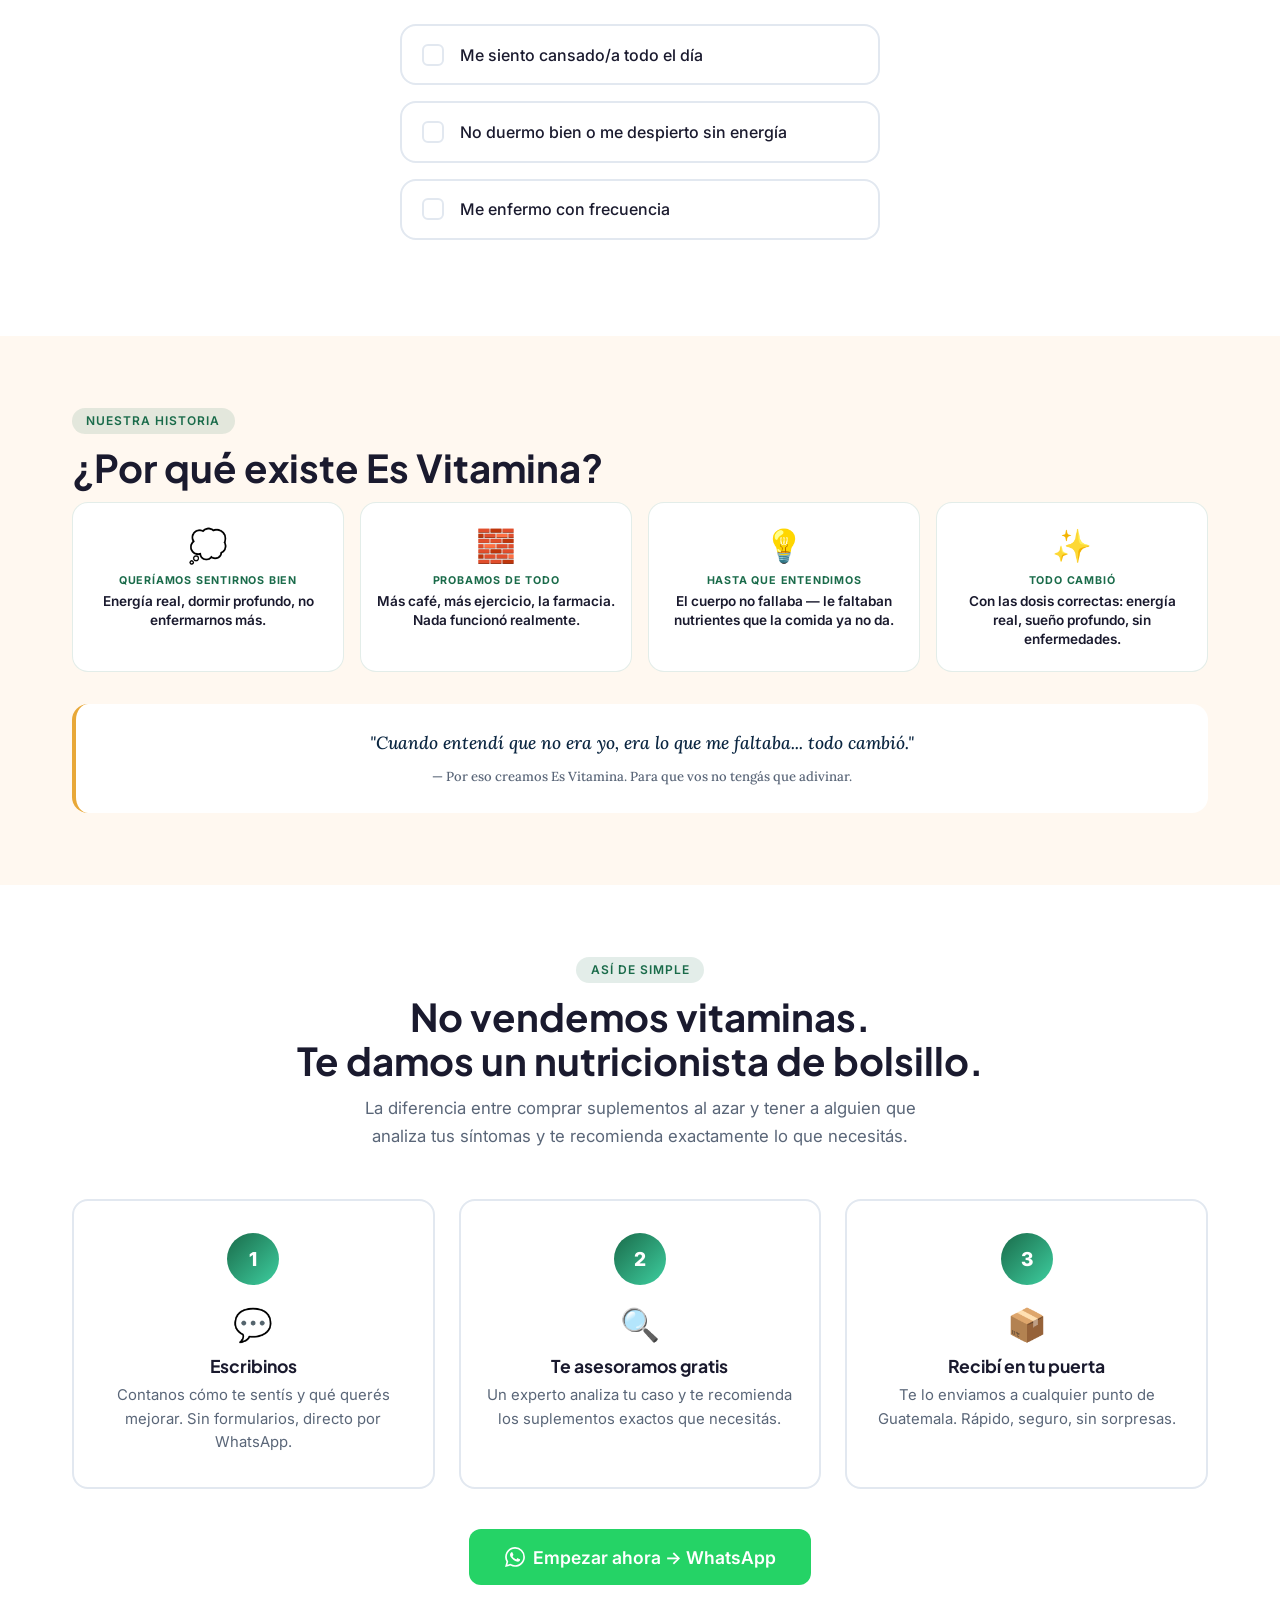
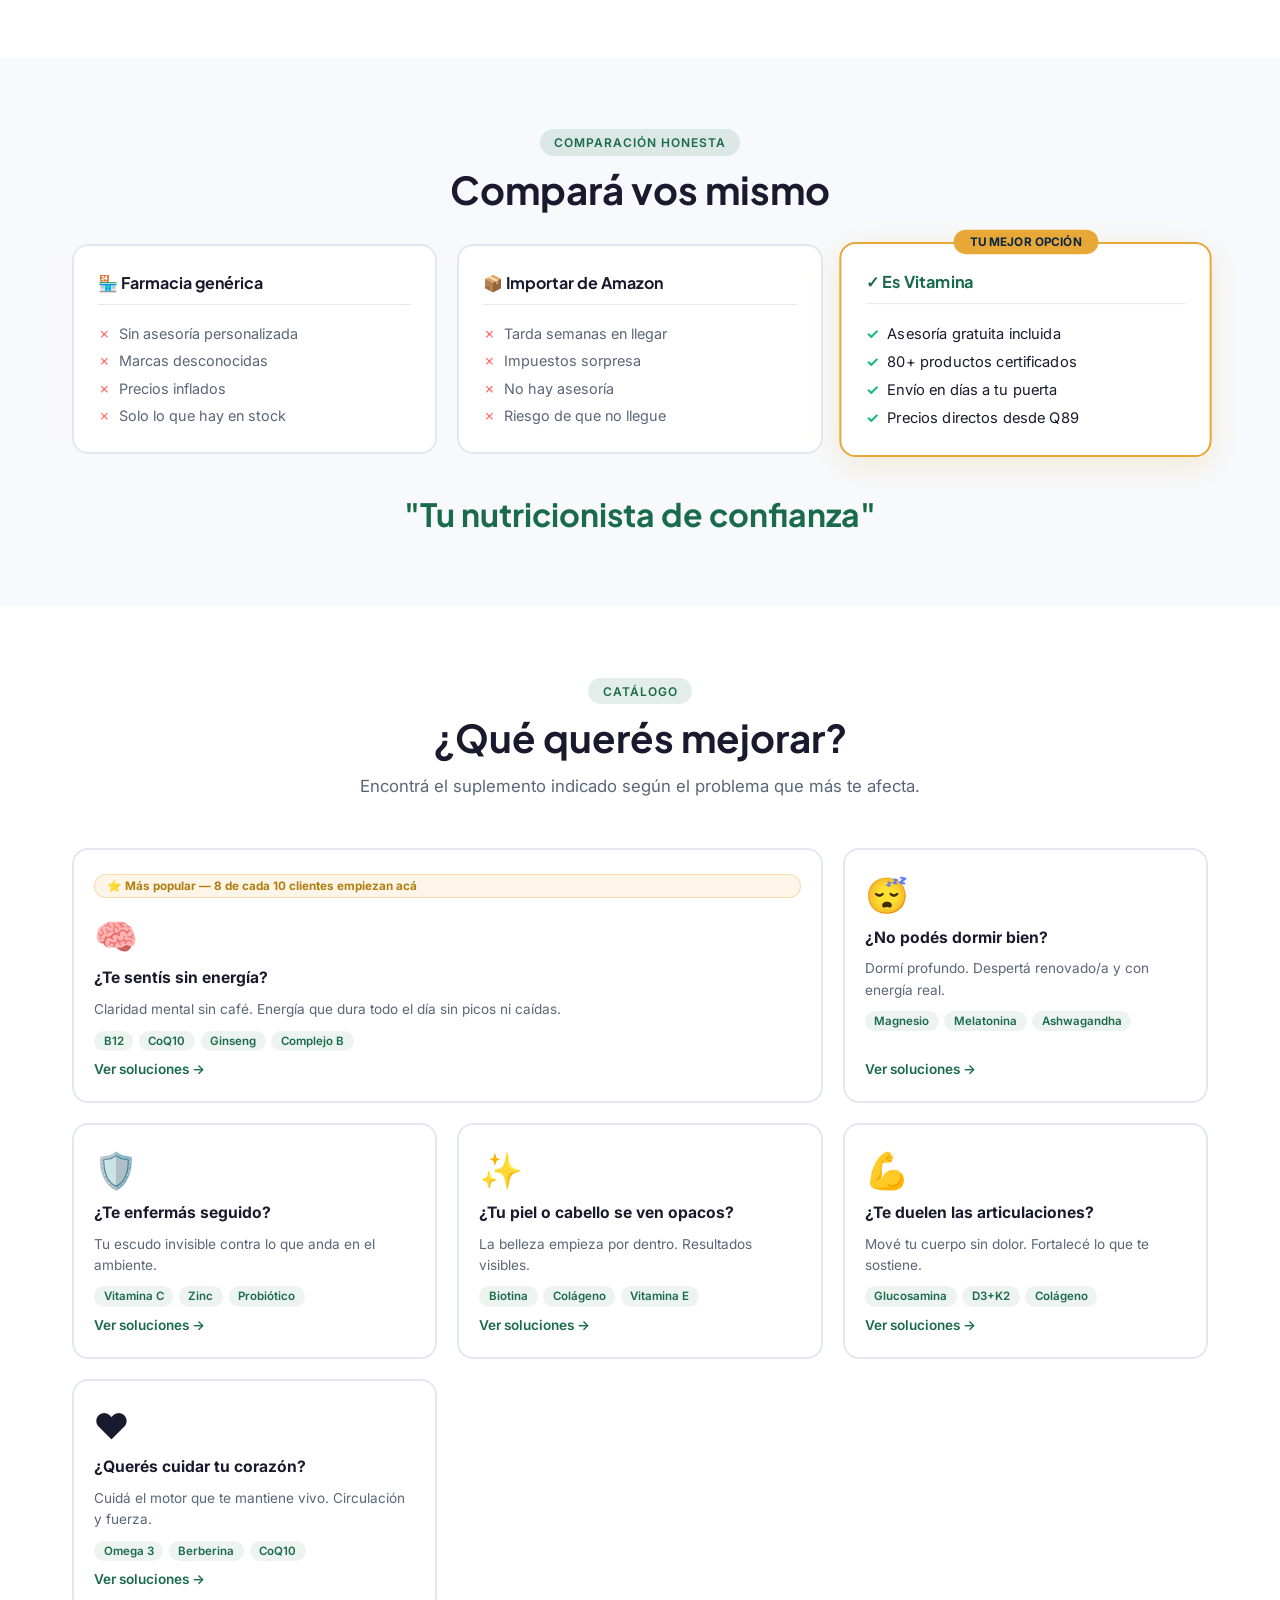
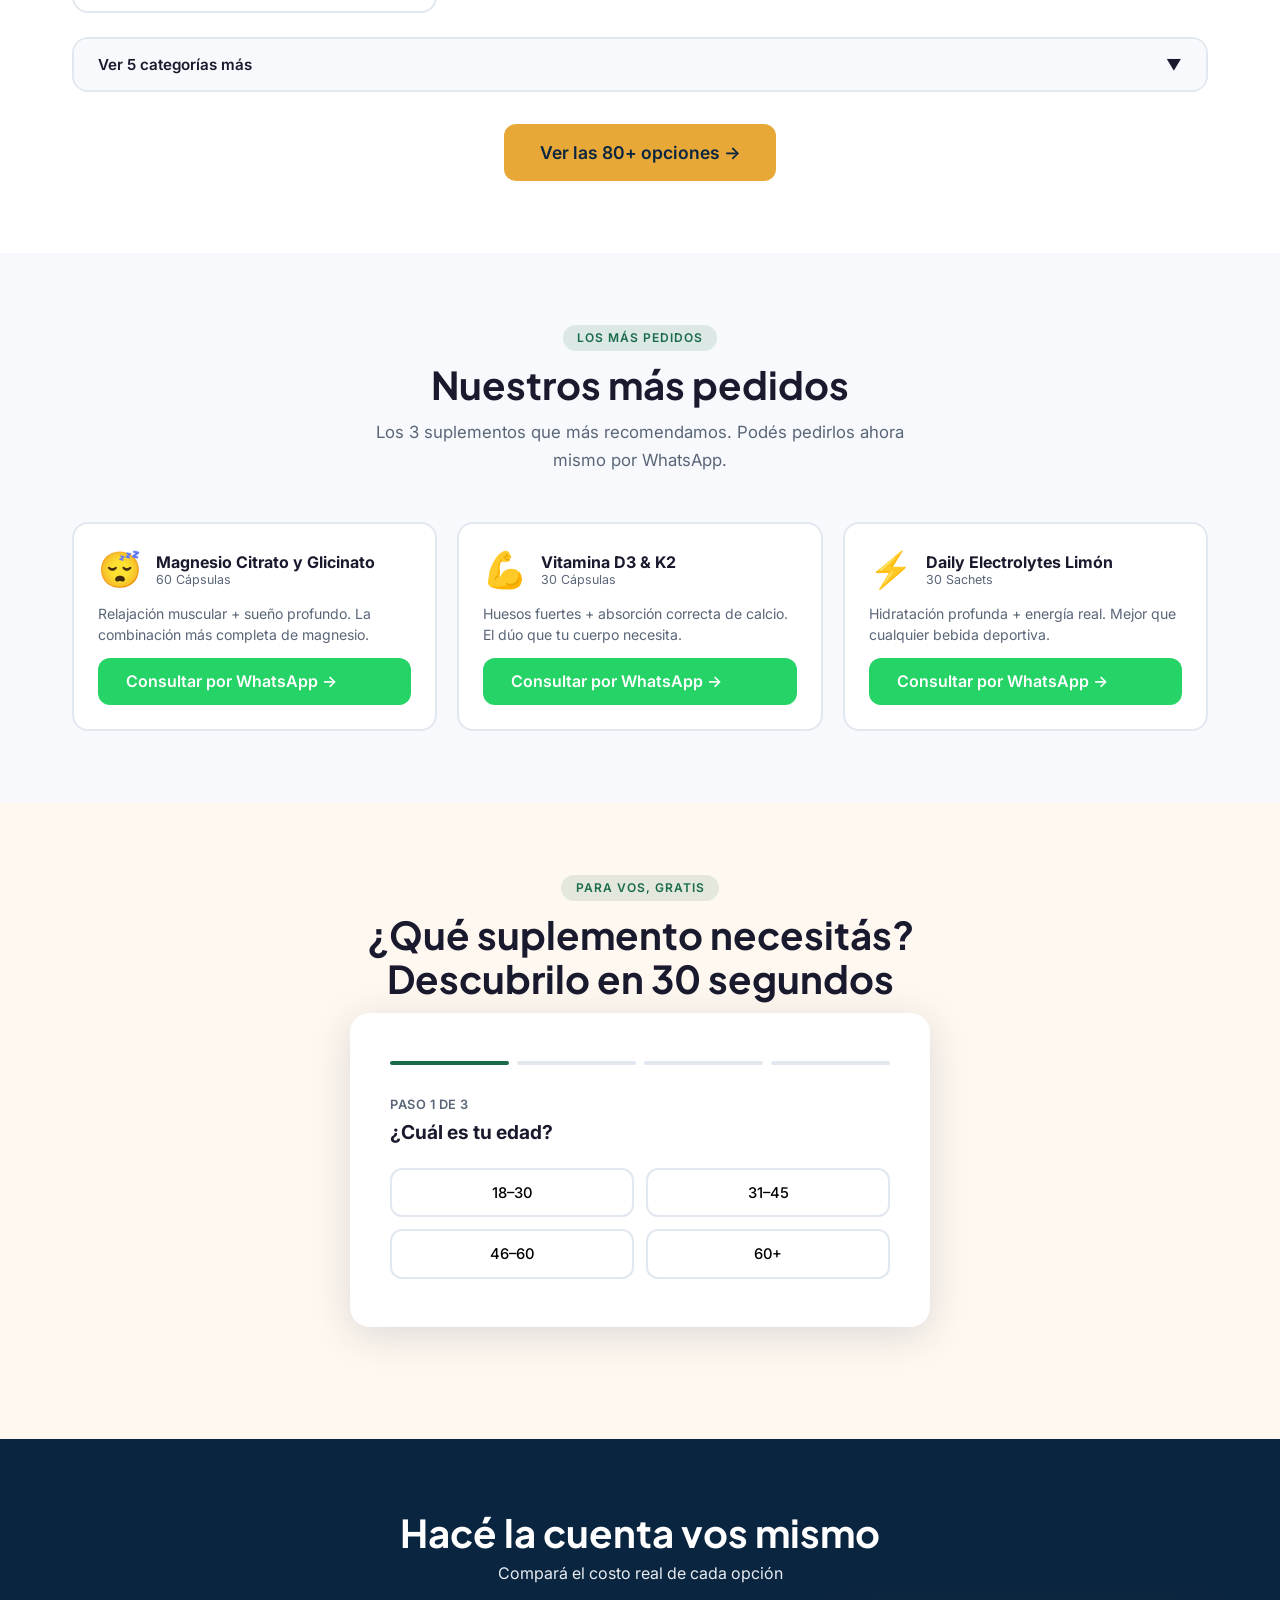
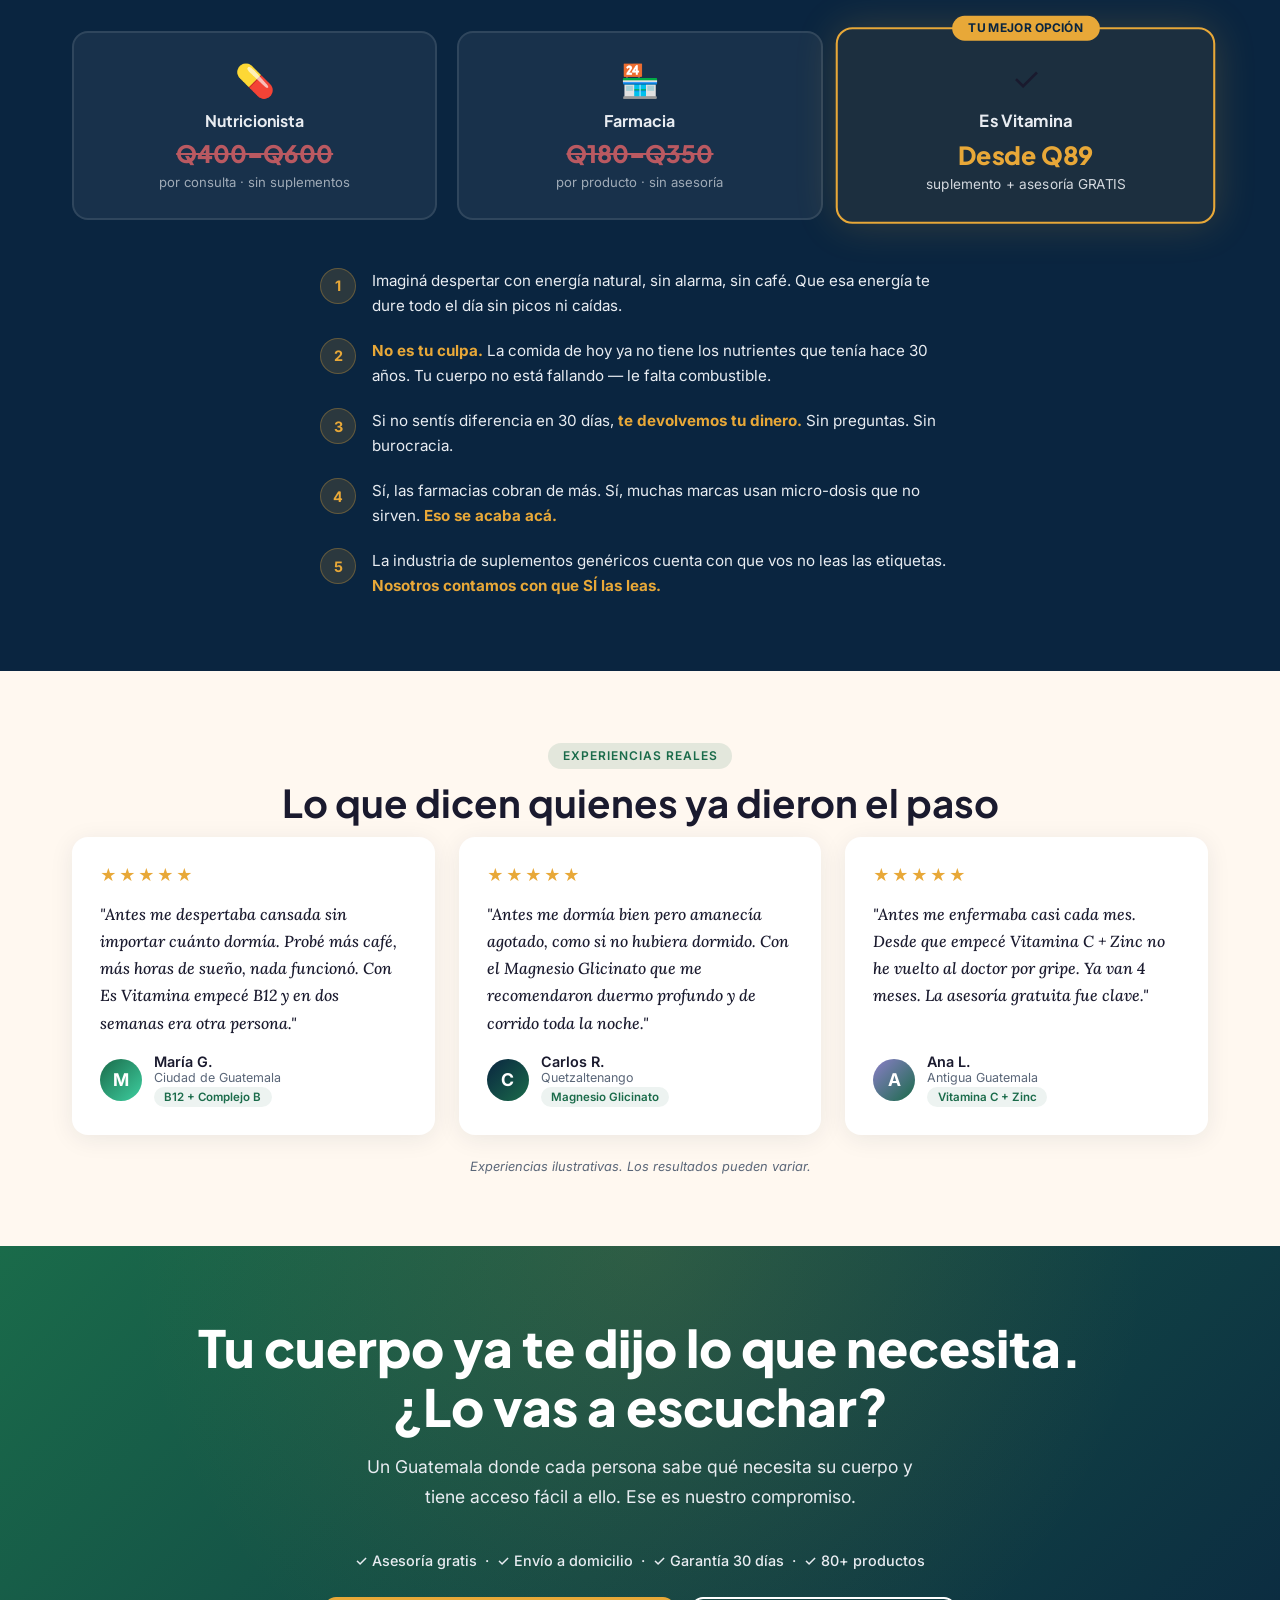
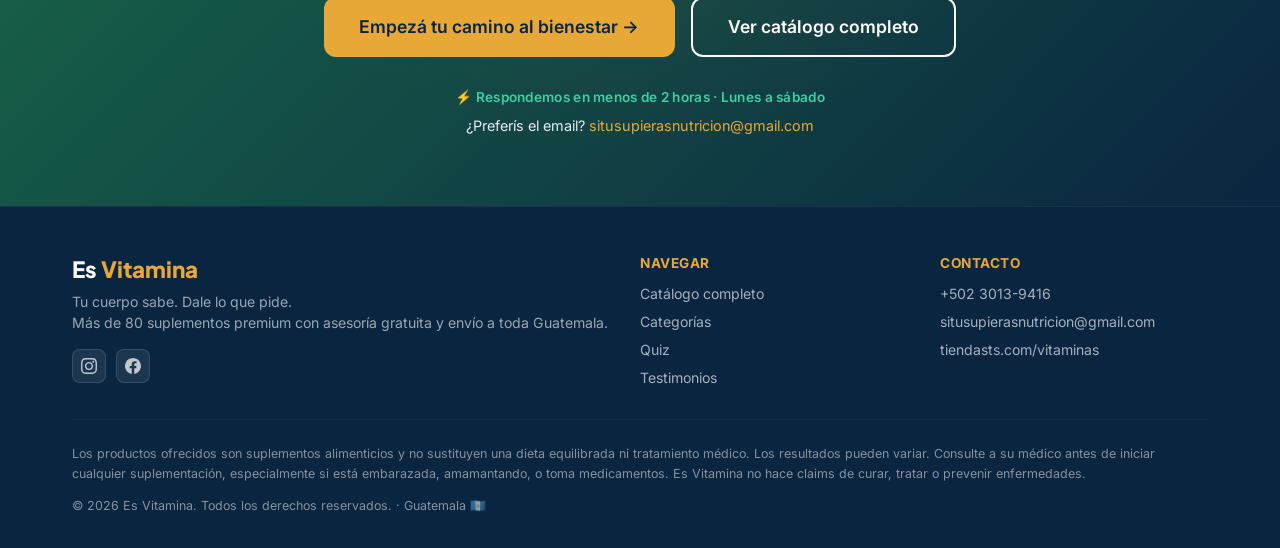
==== commit 75a700a1: "perf(mobile): mobile-first polish and add deploy script - responsive.css: full-width quiz options (1" ====
--- a/landing_esvitamina/index.html
+++ b/landing_esvitamina/index.html
@@ -555,19 +555,23 @@
     <div class="qstep" id="s4">
       <div class="q-label">¡Ya casi!</div>
       <div class="q-text">¿A dónde te enviamos tu recomendación?</div>
-      <div class="q-subtext">Además te regalamos la <strong>Guía de Síntomas</strong>: los 10 síntomas más comunes y qué suplemento los resuelve. Te la enviamos directo a tu WhatsApp.</div>
+      <div class="q-subtext">Tu recomendación es personalizada según tus respuestas. Te asesoramos directo por WhatsApp.</div>
       <div class="lead-form">
         <input type="text" id="lead-name" placeholder="Tu nombre" class="lead-input" required>
         <input type="tel" id="lead-phone" placeholder="Tu WhatsApp (ej: 3013-9416)" class="lead-input" required>
-        <button class="btn btn-primary btn-lg" onclick="submitLead()" style="width:100%">Ver mi recomendación + Guía gratis →</button>
+        <button class="btn btn-primary btn-lg" onclick="startSubmit()" style="width:100%">Ver mi recomendación →</button>
         <div class="lead-privacy">🔒 Solo para enviarte tu resultado. No spam.</div>
       </div>
     </div>
     <!-- Resultado -->
     <div class="qresult" id="qres">
-      <div class="res-badge">Tu recomendación personalizada</div>
-      <h3 id="r-prod"></h3>
-      <p id="r-desc"></p>
+      <h2 id="r-title" class="res-title"></h2>
+      <p id="r-subtitle" class="res-subtitle"></p>
+      <div class="res-card">
+        <div class="res-badge">Tu recomendación personalizada</div>
+        <h3 id="r-prod"></h3>
+        <p id="r-desc"></p>
+      </div>
       <a id="r-cta" href="#" target="_blank" rel="noopener" class="btn btn-wa btn-lg" style="width:100%;justify-content:center;">
         <svg width="20" height="20" viewBox="0 0 24 24" fill="currentColor" aria-hidden="true"><path d="M17.472 14.382c-.297-.149-1.758-.867-2.03-.967-.273-.099-.471-.148-.67.15-.197.297-.767.966-.94 1.164-.173.199-.347.223-.644.075-.297-.15-1.255-.463-2.39-1.475-.883-.788-1.48-1.761-1.653-2.059-.173-.297-.018-.458.13-.606.134-.133.298-.347.446-.52.149-.174.198-.298.298-.497.099-.198.05-.371-.025-.52-.075-.149-.669-1.612-.916-2.207-.242-.579-.487-.5-.669-.51-.173-.008-.371-.01-.57-.01-.198 0-.52.074-.792.372-.272.297-1.04 1.016-1.04 2.479 0 1.462 1.065 2.875 1.213 3.074.149.198 2.096 3.2 5.077 4.487.709.306 1.262.489 1.694.625.712.227 1.36.195 1.871.118.571-.085 1.758-.719 2.006-1.413.248-.694.248-1.289.173-1.413-.074-.124-.272-.198-.57-.347m-5.421 7.403h-.004a9.87 9.87 0 01-5.031-1.378l-.361-.214-3.741.982.998-3.648-.235-.374a9.86 9.86 0 01-1.51-5.26c.001-5.45 4.436-9.884 9.888-9.884 2.64 0 5.122 1.03 6.988 2.898a9.825 9.825 0 012.893 6.994c-.003 5.45-4.437 9.884-9.885 9.884m8.413-18.297A11.815 11.815 0 0012.05 0C5.495 0 .16 5.335.157 11.892c0 2.096.547 4.142 1.588 5.945L.057 24l6.305-1.654a11.882 11.882 0 005.683 1.448h.005c6.554 0 11.89-5.335 11.893-11.893a11.821 11.821 0 00-3.48-8.413z"/></svg>
         Quiero saber más por WhatsApp
--- a/landing_esvitamina/css/components.css
+++ b/landing_esvitamina/css/components.css
@@ -92,9 +92,15 @@
 .q-opt.sel{border-color:var(--brand-primary);background:rgba(26,107,74,.08);color:var(--brand-primary);font-weight:600}
 .qresult{display:none;text-align:center}
 .qresult.active{display:block}
-.res-badge{display:inline-block;background:rgba(26,107,74,.1);color:var(--brand-primary);padding:.4rem 1.1rem;border-radius:50px;font-size:.8rem;font-weight:700;text-transform:uppercase;letter-spacing:.5px;margin-bottom:1rem}
-.qresult h3{font-size:1.4rem;margin-bottom:.5rem}
-.qresult p{color:var(--text-secondary);line-height:1.65;margin-bottom:1.5rem}
+.res-title{font-size:1.5rem;font-weight:800;color:var(--brand-primary);margin-bottom:.35rem}
+.res-subtitle{color:var(--text-secondary);font-size:.95rem;margin-bottom:1.25rem;line-height:1.55}
+@keyframes border-glow{0%,100%{border-color:var(--brand-primary);box-shadow:0 0 0 0 rgba(26,107,74,.15)}50%{border-color:var(--brand-accent);box-shadow:0 0 0 8px rgba(232,168,56,.08)}}
+.res-card{background:linear-gradient(135deg,rgba(26,107,74,.05) 0%,rgba(232,168,56,.05) 100%);border:2px solid var(--brand-primary);border-radius:16px;padding:1.5rem 1.25rem;margin-bottom:1.25rem;animation:border-glow 2.5s ease-in-out infinite}
+.res-badge{display:inline-block;background:rgba(26,107,74,.1);color:var(--brand-primary);padding:.4rem 1.1rem;border-radius:50px;font-size:.8rem;font-weight:700;text-transform:uppercase;letter-spacing:.5px;margin-bottom:.75rem}
+.res-card h3{font-size:1.35rem;margin-bottom:.5rem}
+.res-card p{color:var(--text-secondary);line-height:1.65;margin-bottom:0}
+@keyframes spin{to{transform:rotate(360deg)}}
+.spinner-dot{display:inline-block;width:14px;height:14px;border:2px solid rgba(255,255,255,.4);border-top-color:#fff;border-radius:50%;animation:spin .6s linear infinite;vertical-align:middle;margin-right:5px}
 
 /* PRICE CARDS */
 .price-card{background:rgba(255,255,255,.06);border:2px solid rgba(255,255,255,.1);border-radius:var(--card-radius);padding:1.75rem 1.5rem;text-align:center;position:relative}
--- a/landing_esvitamina/css/sections.css
+++ b/landing_esvitamina/css/sections.css
@@ -61,6 +61,9 @@
 #productos-estrella{background:var(--bg-light);padding:var(--section-padding) 0}
 .prod-cards{display:grid;grid-template-columns:1fr;gap:1.25rem;margin-top:2rem}
 
+/* QUIZ extra bottom clearance so result doesn't crowd next section */
+#quiz{padding-bottom:calc(var(--section-padding) + 2.5rem)}
+
 /* PERSUASION */
 #persuasion{background:var(--brand-deep);padding:var(--section-padding) 0}
 .pers-h2{color:#fff;font-size:clamp(1.6rem,4vw,2.4rem);font-weight:700;text-align:center;margin-bottom:.5rem}
--- a/landing_esvitamina/css/responsive.css
+++ b/landing_esvitamina/css/responsive.css
@@ -19,11 +19,38 @@
 
 /* MOBILE */
 @media(max-width:480px){
+  /* Buttons — full-width for thumb tap */
   .btn{width:100%;justify-content:center}
   .nav-cta{width:auto!important}
+  .hero-ctas{flex-direction:column}
+
+  /* Inputs — 16px exact prevents iOS auto-zoom on focus */
+  input,select,textarea{font-size:16px!important}
+
+  /* Headings — prevent overflow on small screens */
+  .hero-h1{font-size:1.75rem}
+  .sec-h2{font-size:1.35rem}
+  .cta-h2{font-size:1.6rem}
+
+  /* Layout — guaranteed 20px lateral margin */
+  .container{padding:0 1.25rem}
+  .quiz-box{padding:1.75rem 1.25rem}
+
+  /* Quiz options — full-width vertical stack */
+  .q-opts{grid-template-columns:1fr}
+  .q-opt{padding:.95rem 1rem;font-size:1rem}
+
+  /* Result card — compact on small screen */
+  .res-title{font-size:1.25rem}
+  .res-card{padding:1.25rem 1rem}
+
+  /* Sections */
+  .sec{padding:2.25rem 0}
+  #hero{padding:5rem 0 3rem}
+  #quiz{padding-bottom:3rem}
+  .bridge-horiz{grid-template-columns:repeat(2,1fr)}
+
+  /* FAB */
   #wa-fab{width:64px;height:64px}
   #wa-fab svg{width:34px;height:34px}
-  .sec{padding:2.25rem 0}
-  #hero{padding:5rem 0 3rem}
-  .bridge-horiz{grid-template-columns:repeat(2,1fr)}
 }
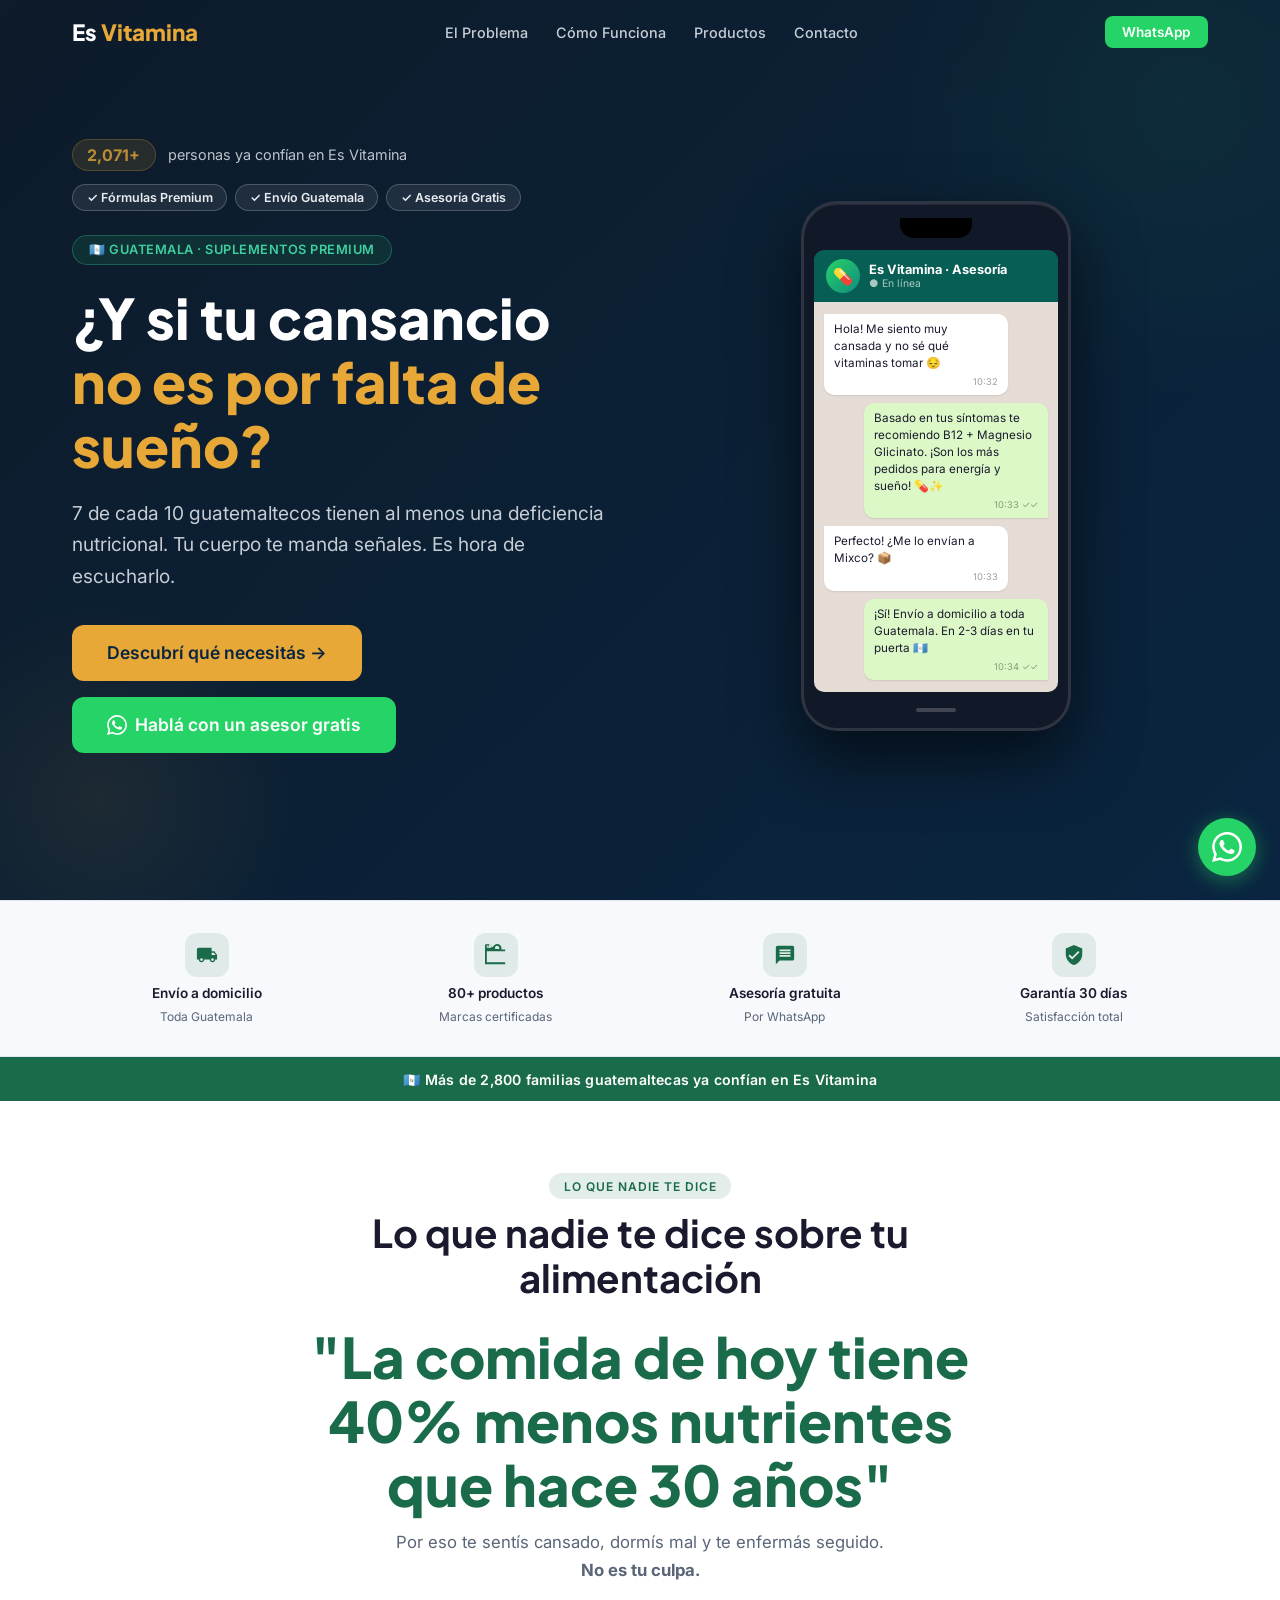
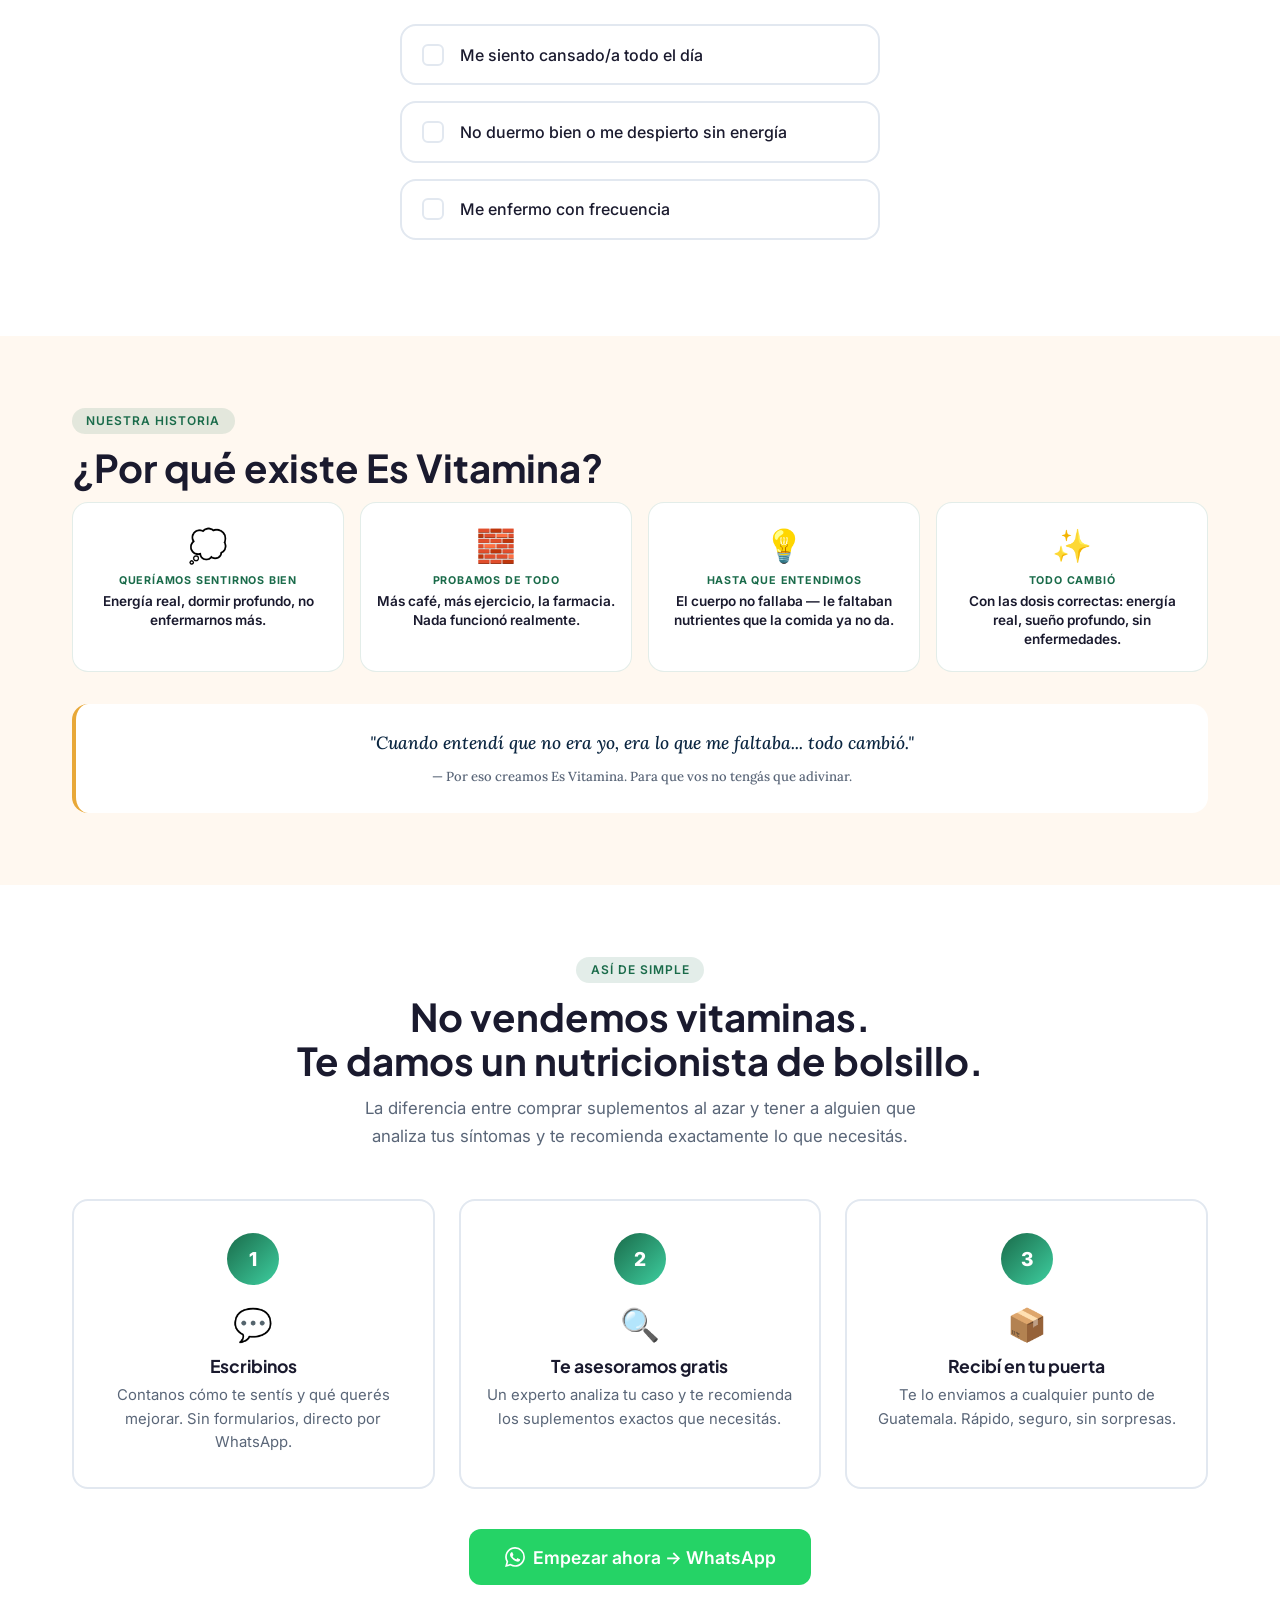
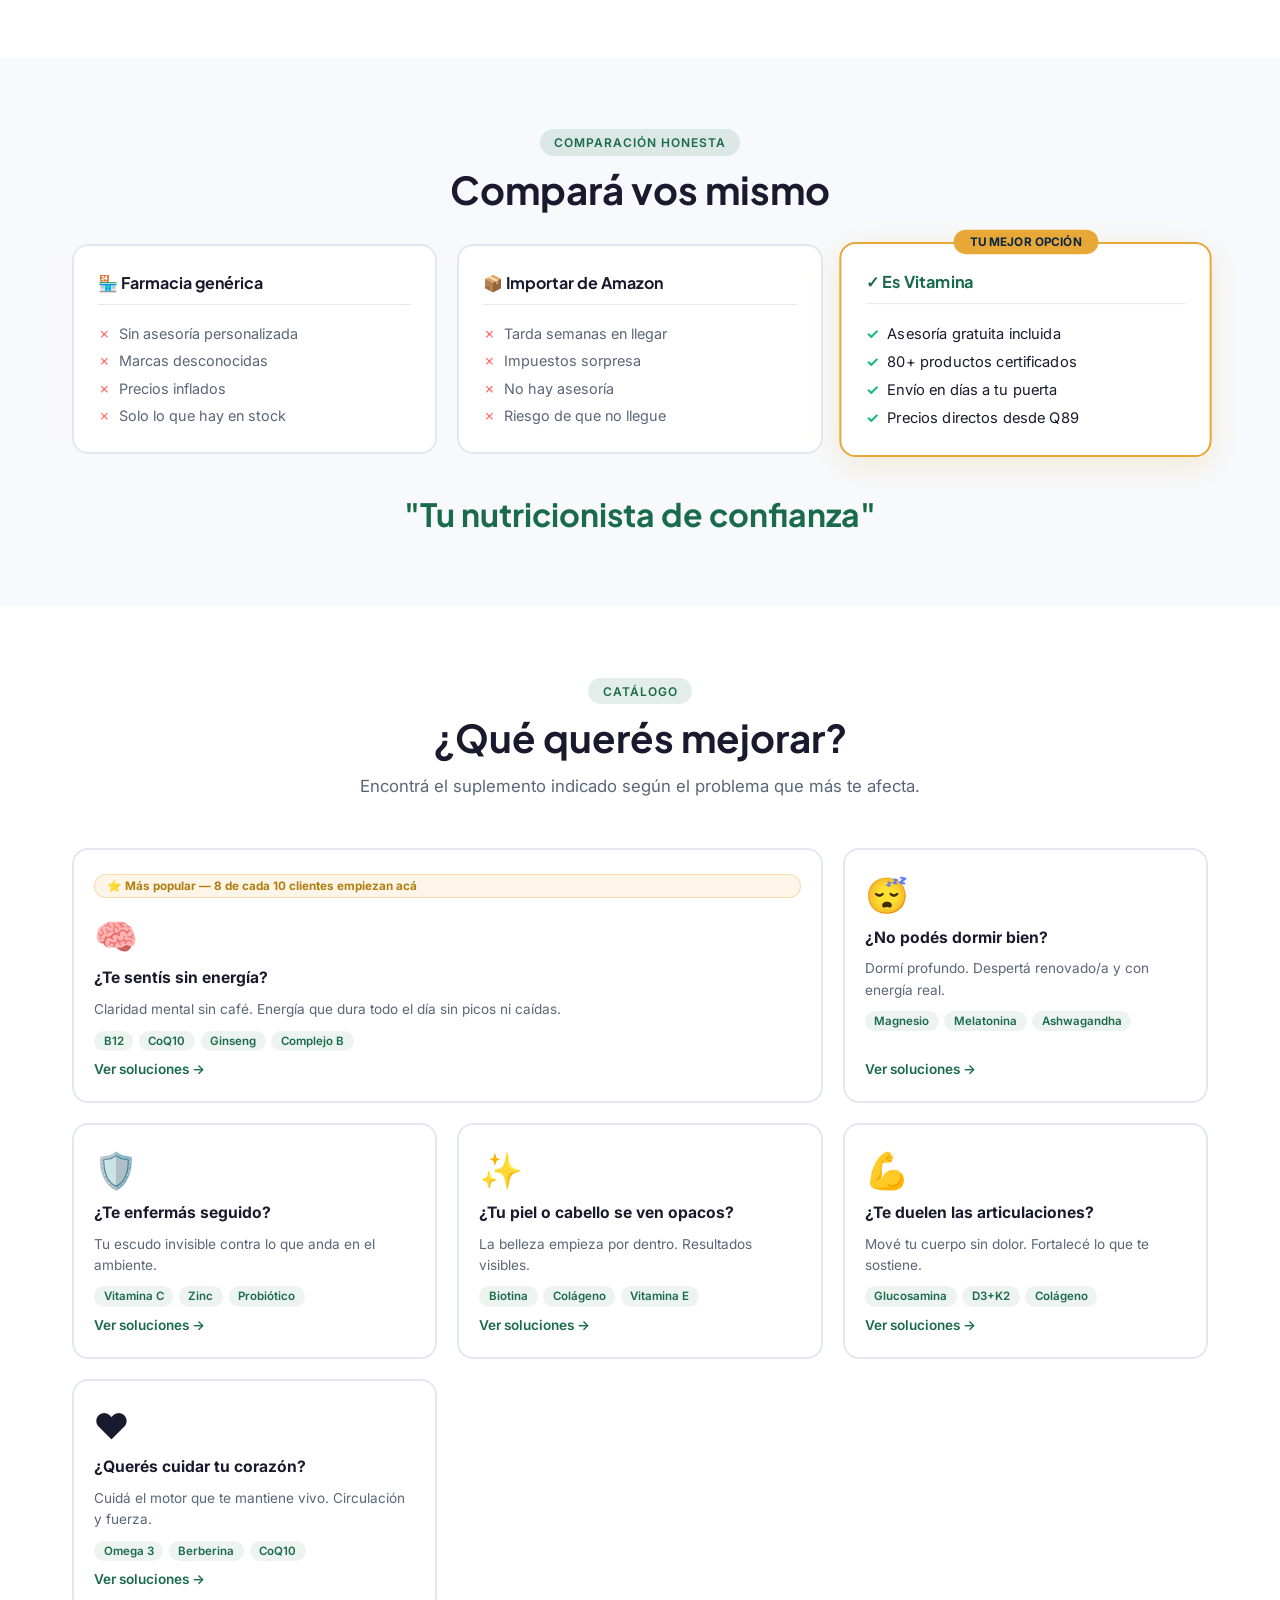
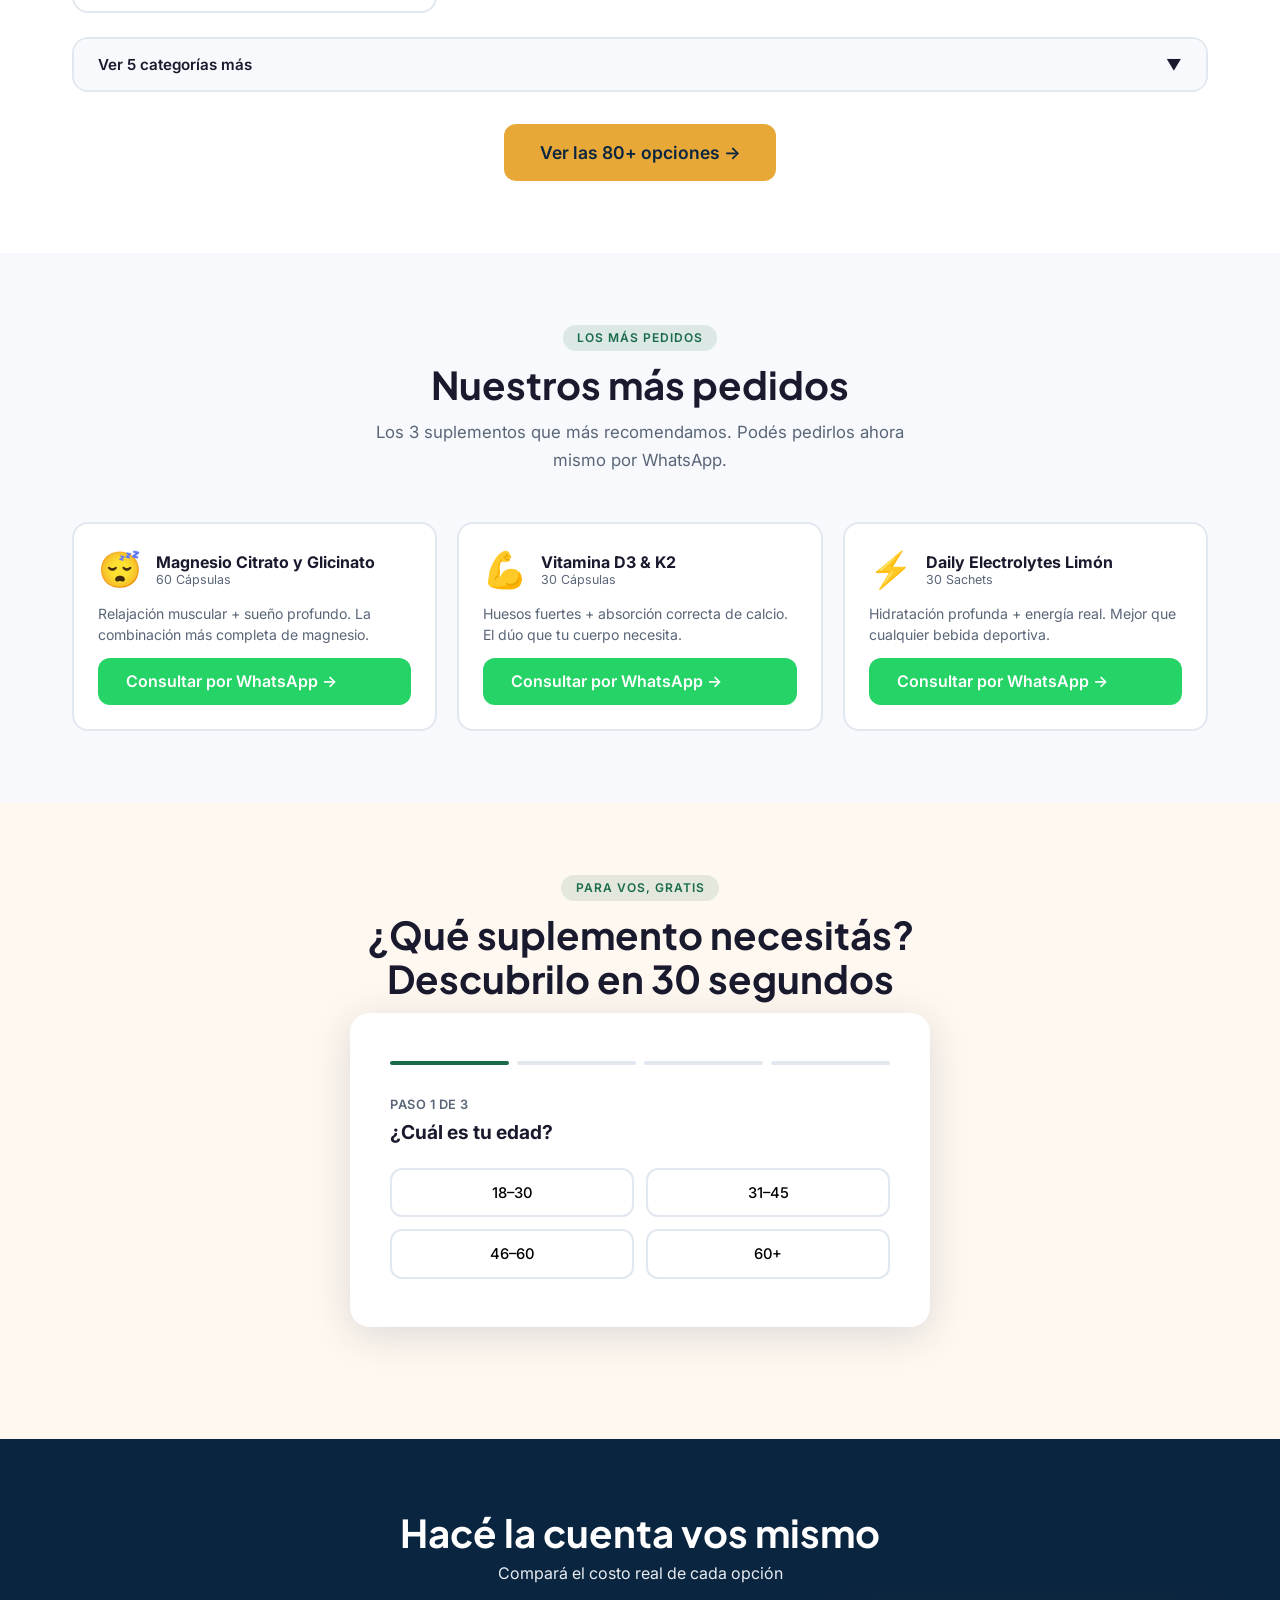
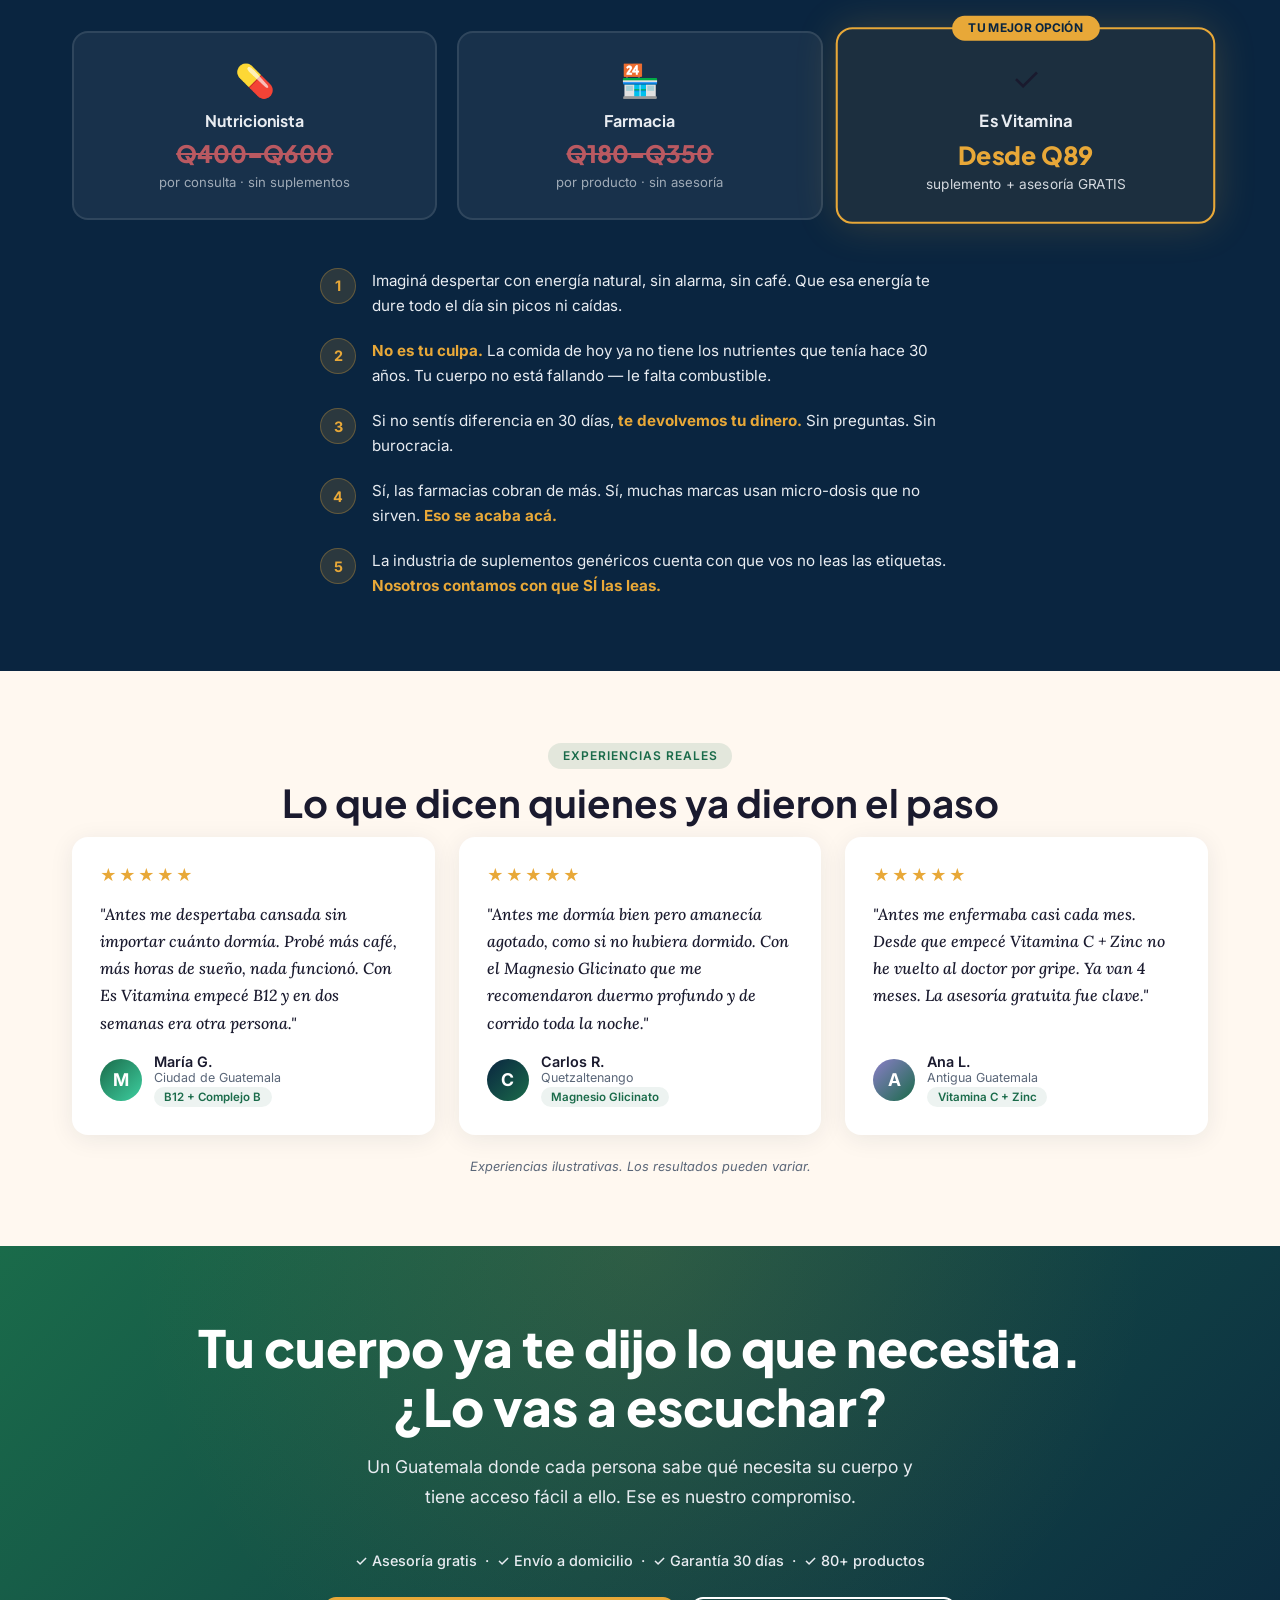
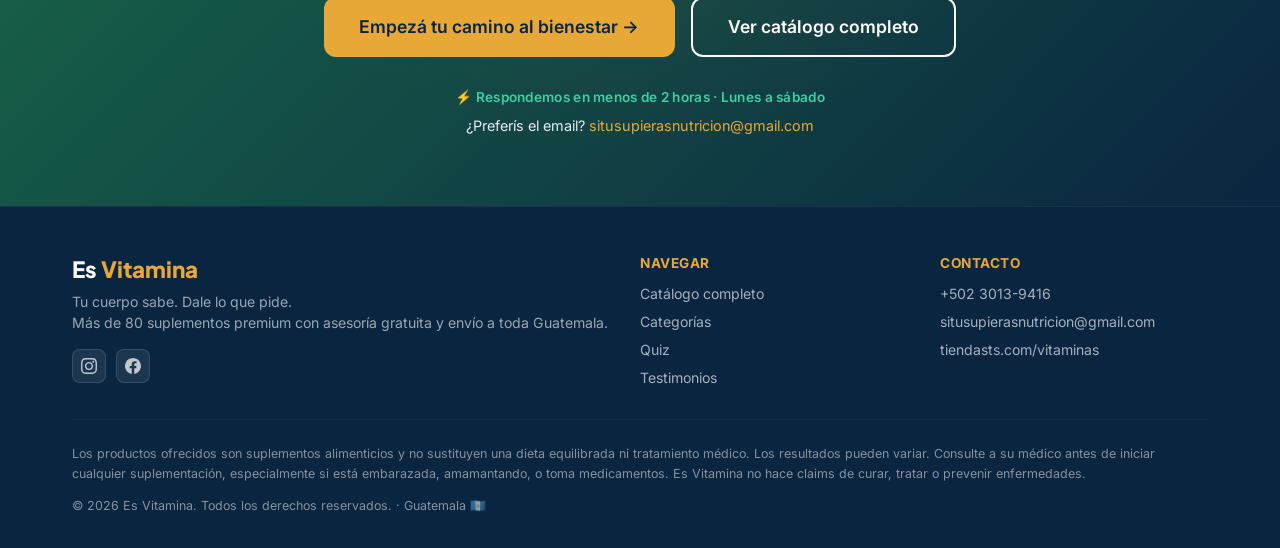
==== commit ca9ec144: "fix(cache): add ?v=3.1.2 cache-busters to all assets, improve deploy.ps1 - index.html: versioned que" ====
--- a/landing_esvitamina/index.html
+++ b/landing_esvitamina/index.html
@@ -36,10 +36,10 @@
 <link rel="preconnect" href="https://fonts.gstatic.com" crossorigin>
 <link rel="preload" href="https://fonts.googleapis.com/css2?family=Plus+Jakarta+Sans:wght@600;700;800&family=Inter:wght@400;500;600&family=Lora:ital,wght@1,500&display=swap" as="style">
 <link href="https://fonts.googleapis.com/css2?family=Plus+Jakarta+Sans:wght@600;700;800&family=Inter:wght@400;500;600&family=Lora:ital,wght@1,500&display=swap" rel="stylesheet">
-<link rel="stylesheet" href="css/variables.css">
-<link rel="stylesheet" href="css/components.css">
-<link rel="stylesheet" href="css/sections.css">
-<link rel="stylesheet" href="css/responsive.css">
+<link rel="stylesheet" href="css/variables.css?v=3.1.2">
+<link rel="stylesheet" href="css/components.css?v=3.1.2">
+<link rel="stylesheet" href="css/sections.css?v=3.1.2">
+<link rel="stylesheet" href="css/responsive.css?v=3.1.2">
 
 <script type="application/ld+json">
 {
@@ -744,8 +744,8 @@
   <svg viewBox="0 0 24 24" aria-hidden="true"><path d="M17.472 14.382c-.297-.149-1.758-.867-2.03-.967-.273-.099-.471-.148-.67.15-.197.297-.767.966-.94 1.164-.173.199-.347.223-.644.075-.297-.15-1.255-.463-2.39-1.475-.883-.788-1.48-1.761-1.653-2.059-.173-.297-.018-.458.13-.606.134-.133.298-.347.446-.52.149-.174.198-.298.298-.497.099-.198.05-.371-.025-.52-.075-.149-.669-1.612-.916-2.207-.242-.579-.487-.5-.669-.51-.173-.008-.371-.01-.57-.01-.198 0-.52.074-.792.372-.272.297-1.04 1.016-1.04 2.479 0 1.462 1.065 2.875 1.213 3.074.149.198 2.096 3.2 5.077 4.487.709.306 1.262.489 1.694.625.712.227 1.36.195 1.871.118.571-.085 1.758-.719 2.006-1.413.248-.694.248-1.289.173-1.413-.074-.124-.272-.198-.57-.347m-5.421 7.403h-.004a9.87 9.87 0 01-5.031-1.378l-.361-.214-3.741.982.998-3.648-.235-.374a9.86 9.86 0 01-1.51-5.26c.001-5.45 4.436-9.884 9.888-9.884 2.64 0 5.122 1.03 6.988 2.898a9.825 9.825 0 012.893 6.994c-.003 5.45-4.437 9.884-9.885 9.884m8.413-18.297A11.815 11.815 0 0012.05 0C5.495 0 .16 5.335.157 11.892c0 2.096.547 4.142 1.588 5.945L.057 24l6.305-1.654a11.882 11.882 0 005.683 1.448h.005c6.554 0 11.89-5.335 11.893-11.893a11.821 11.821 0 00-3.48-8.413z"/></svg>
 </a>
 
-<script src="js/quiz.js" defer></script>
-<script src="js/ui.js" defer></script>
-<script src="js/smooth.js" defer></script>
+<script src="js/quiz.js?v=3.1.2" defer></script>
+<script src="js/ui.js?v=3.1.2" defer></script>
+<script src="js/smooth.js?v=3.1.2" defer></script>
 </body>
 </html>
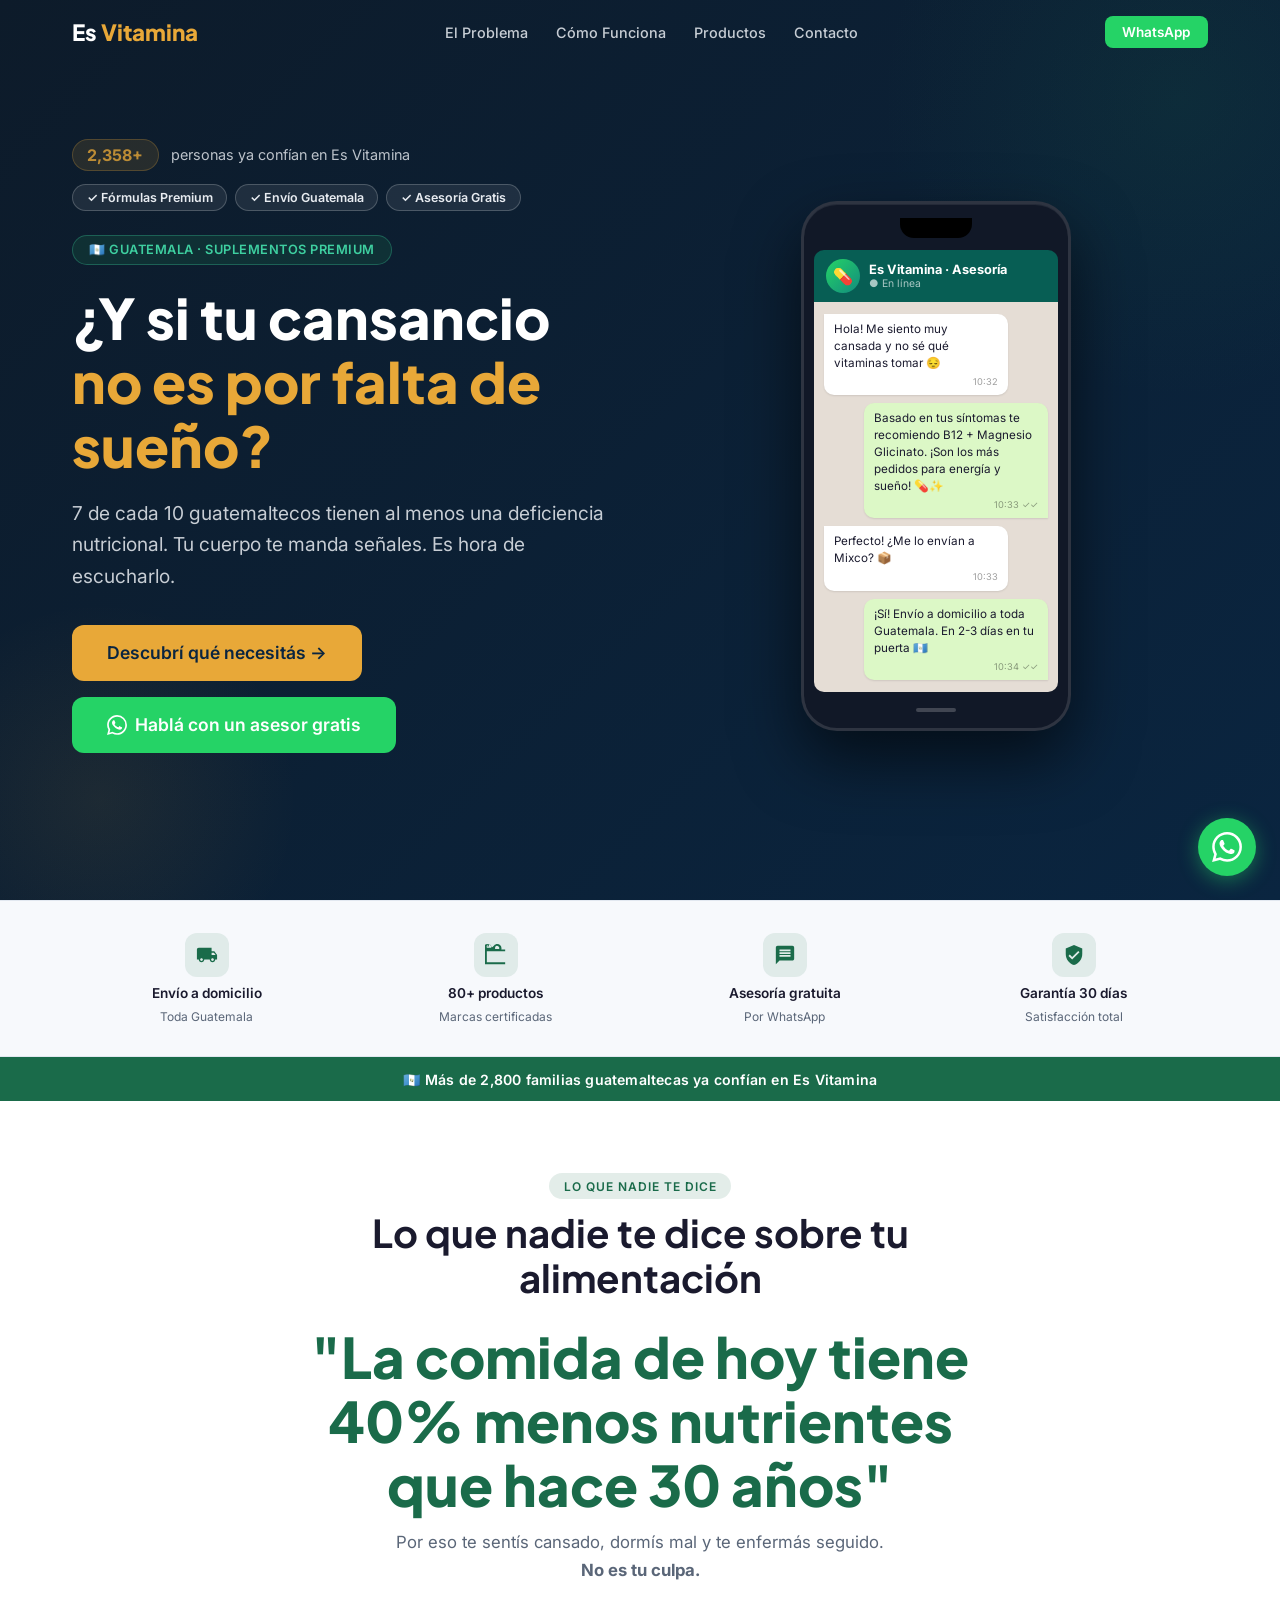
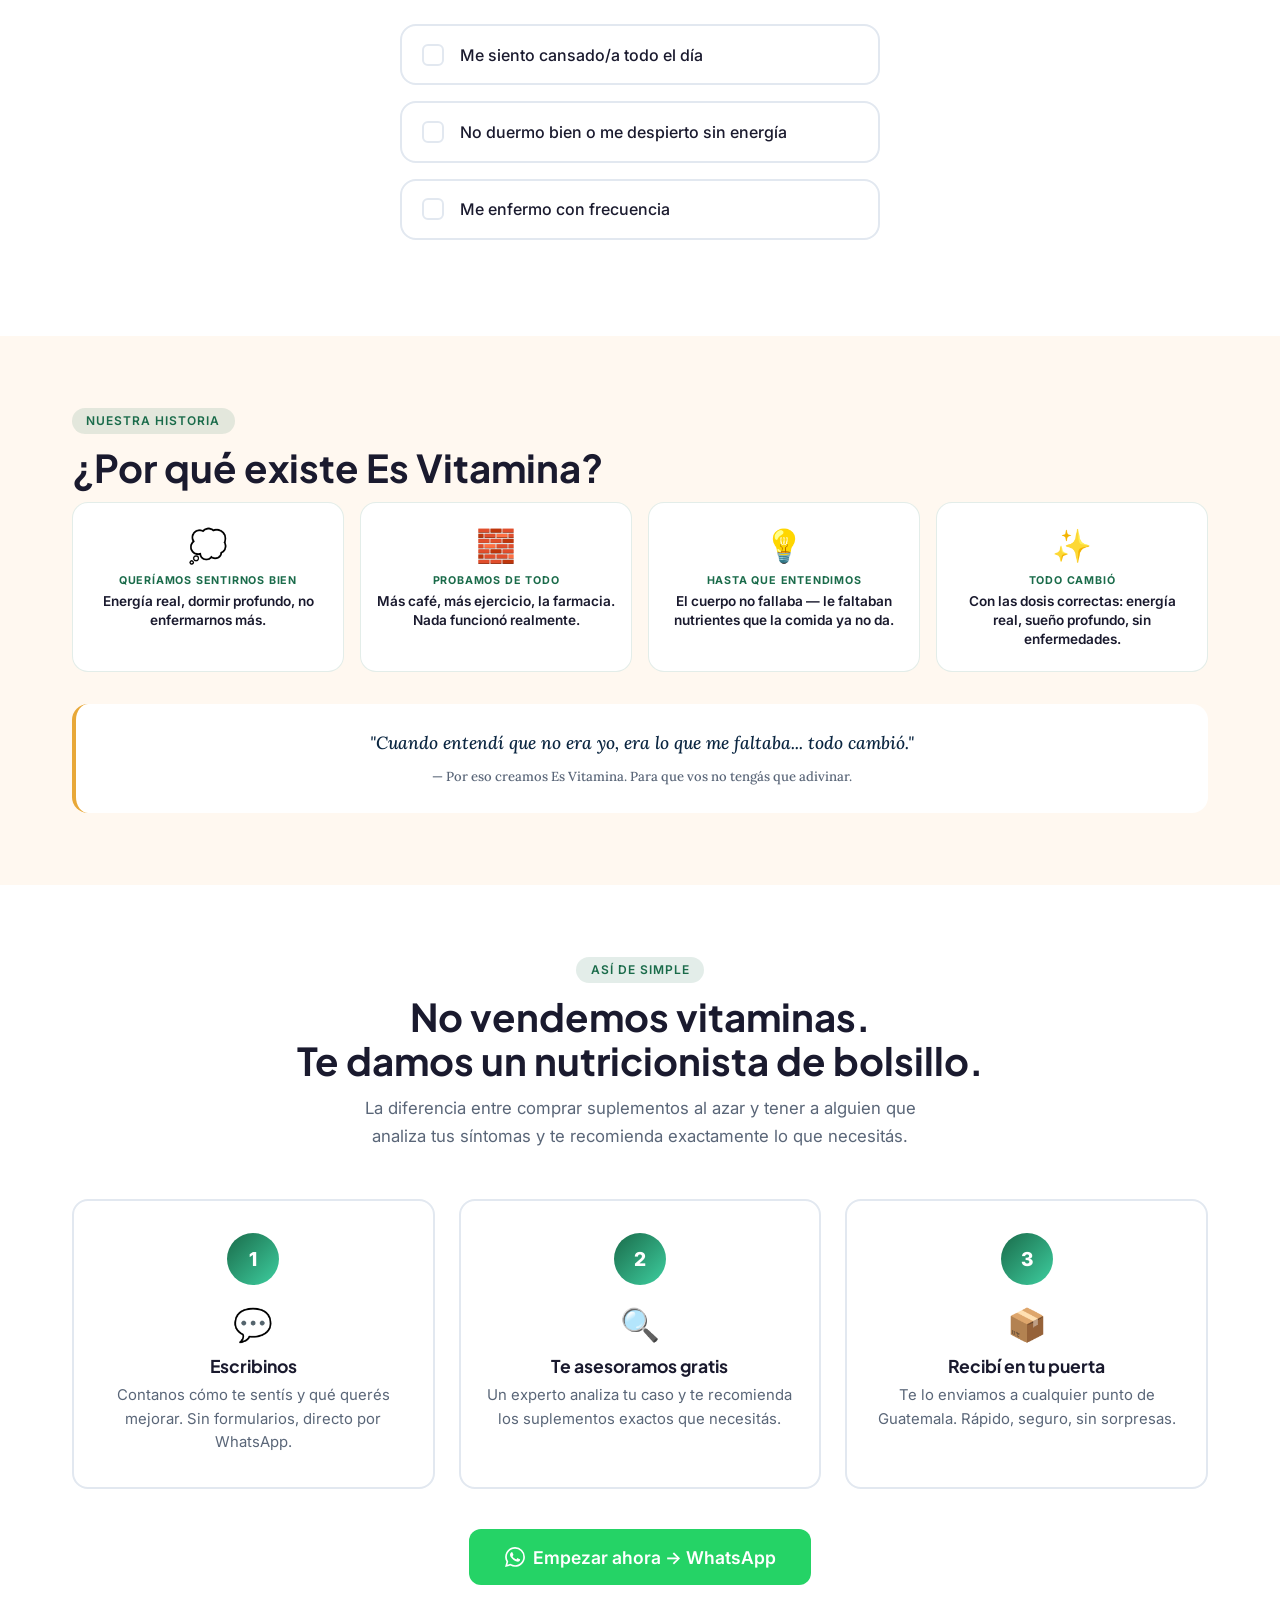
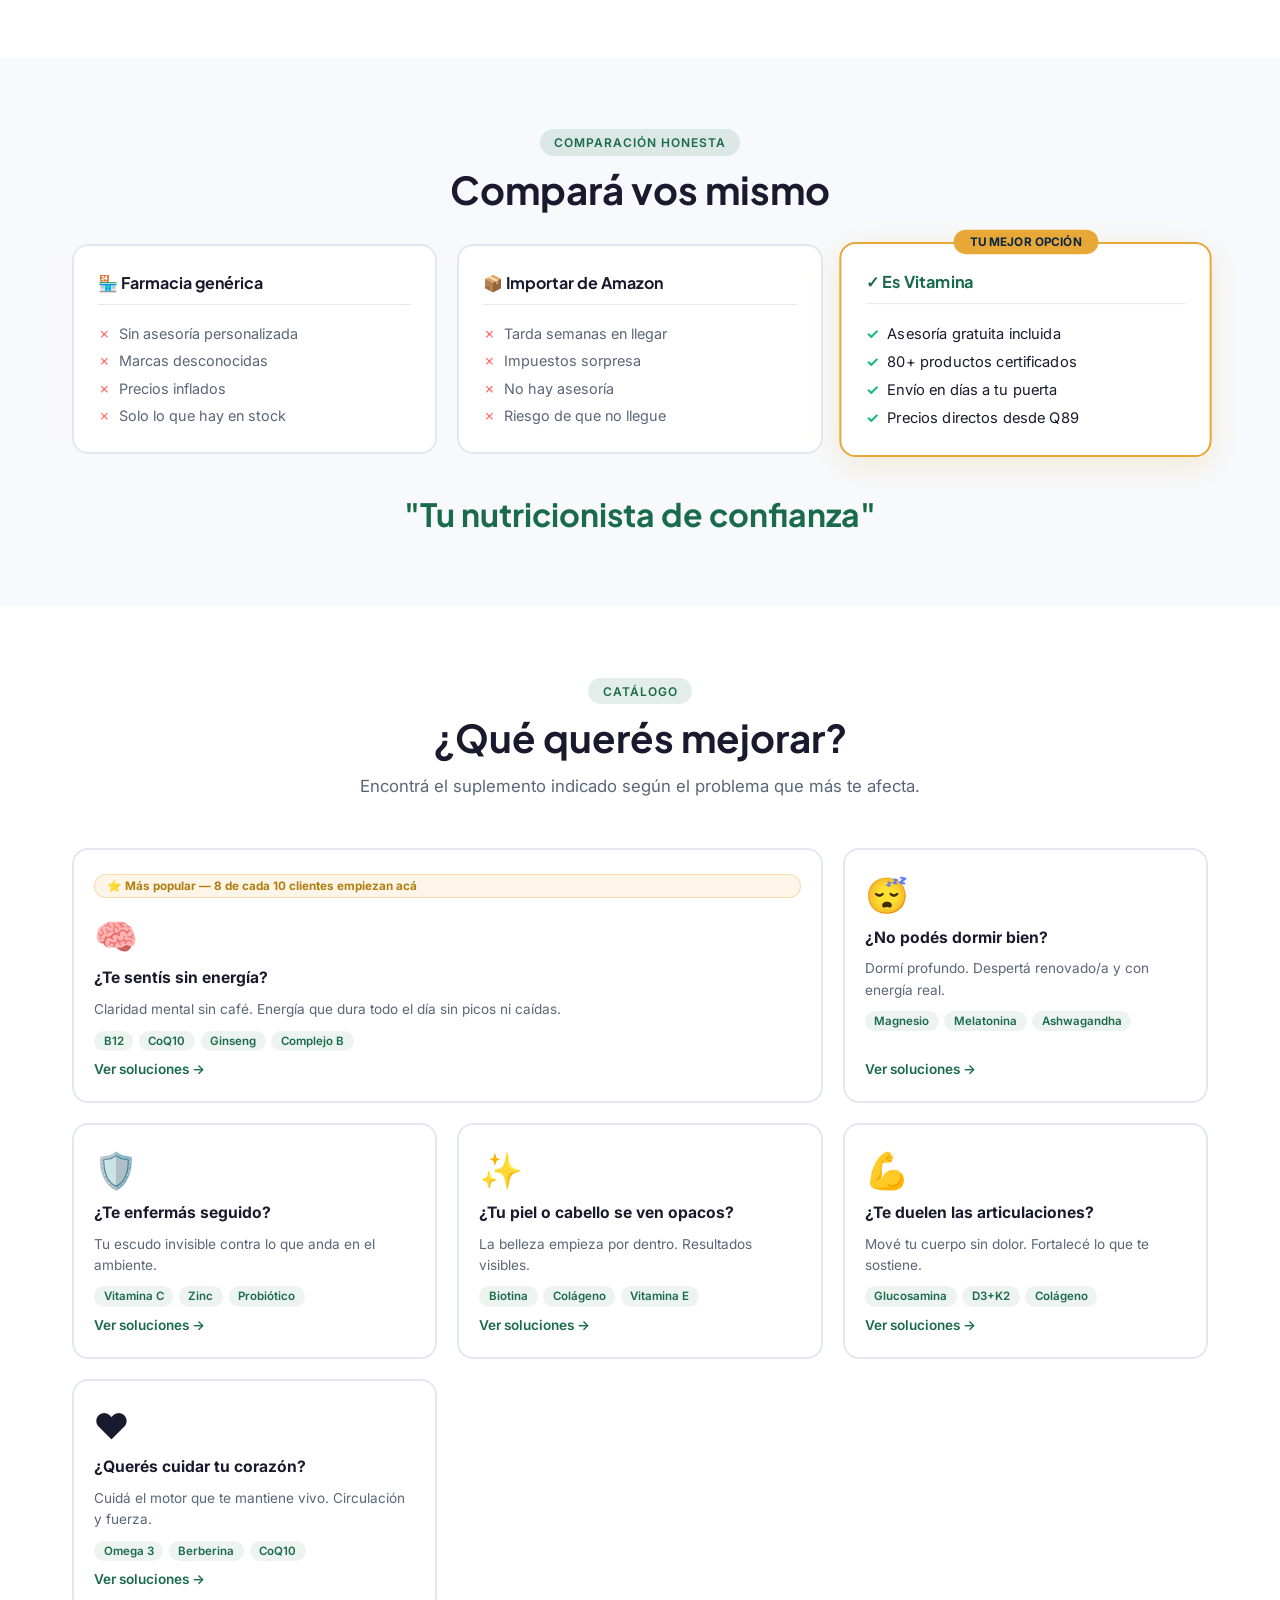
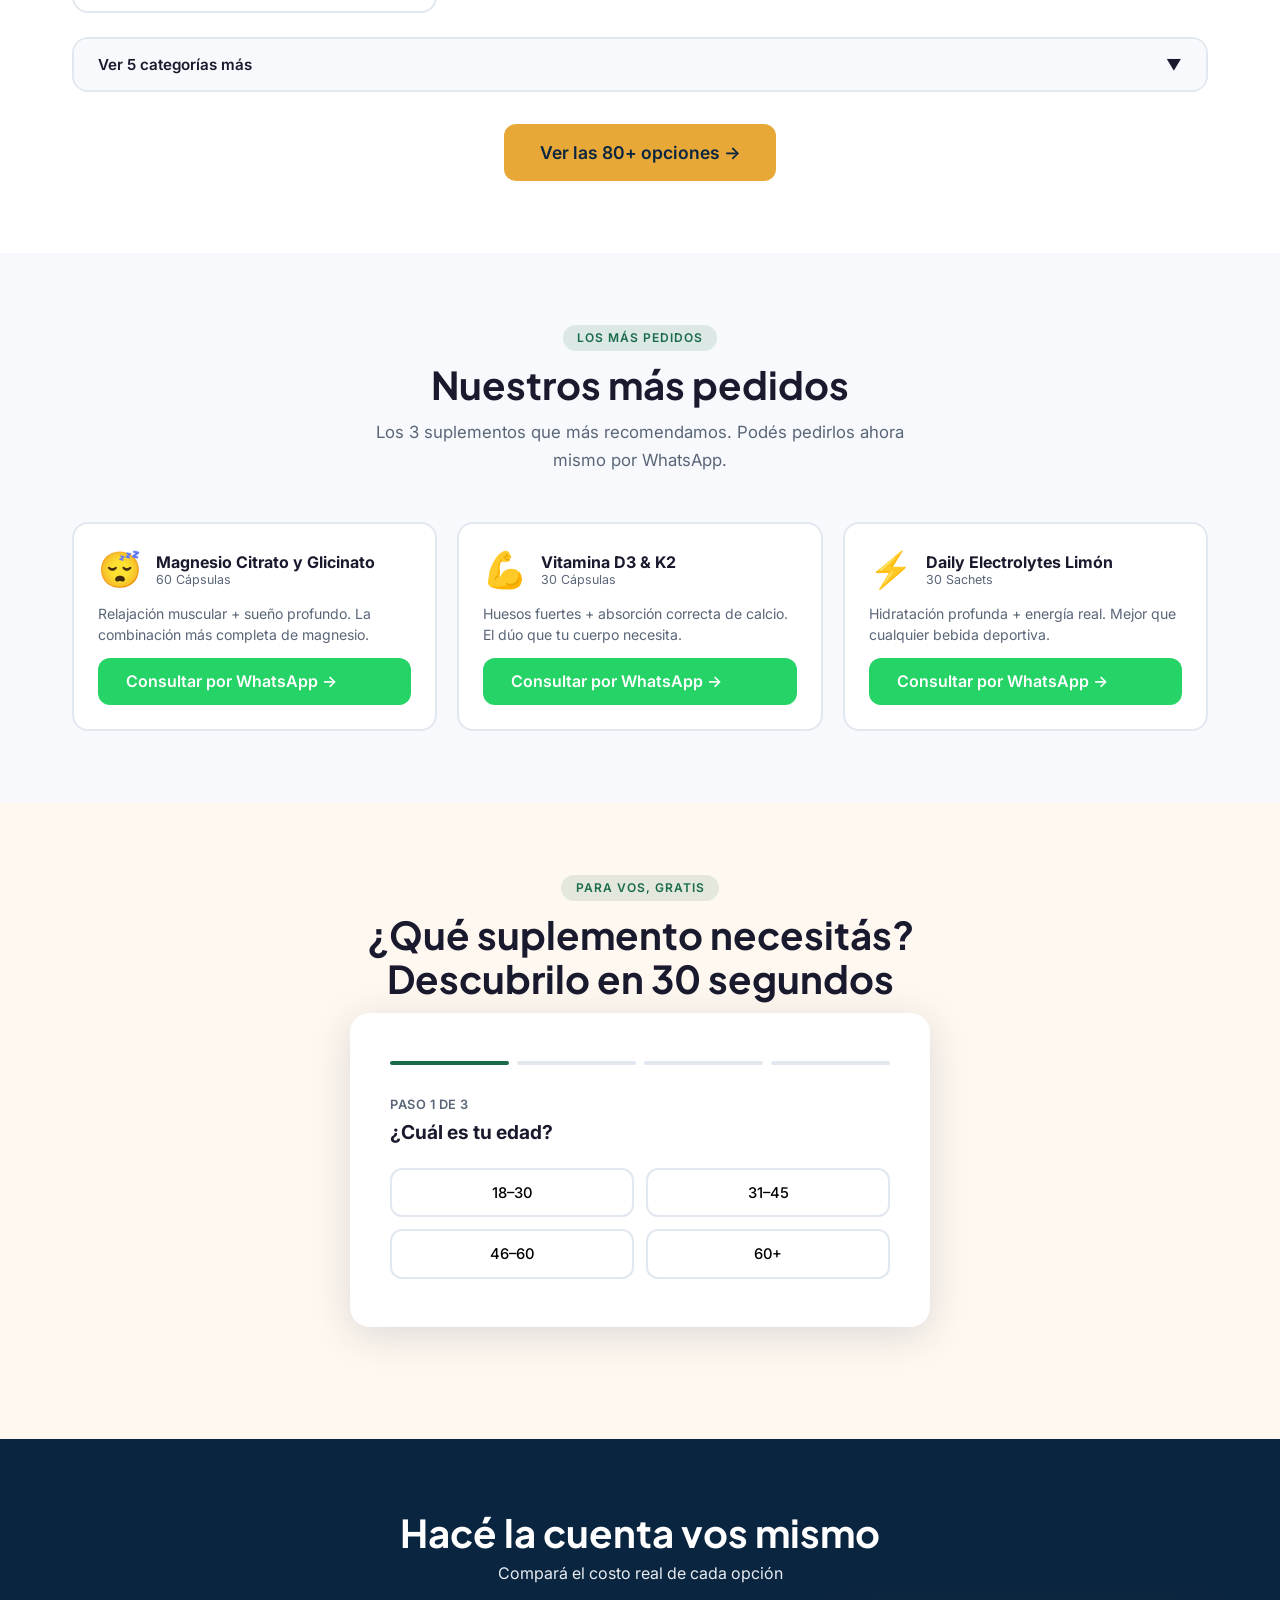
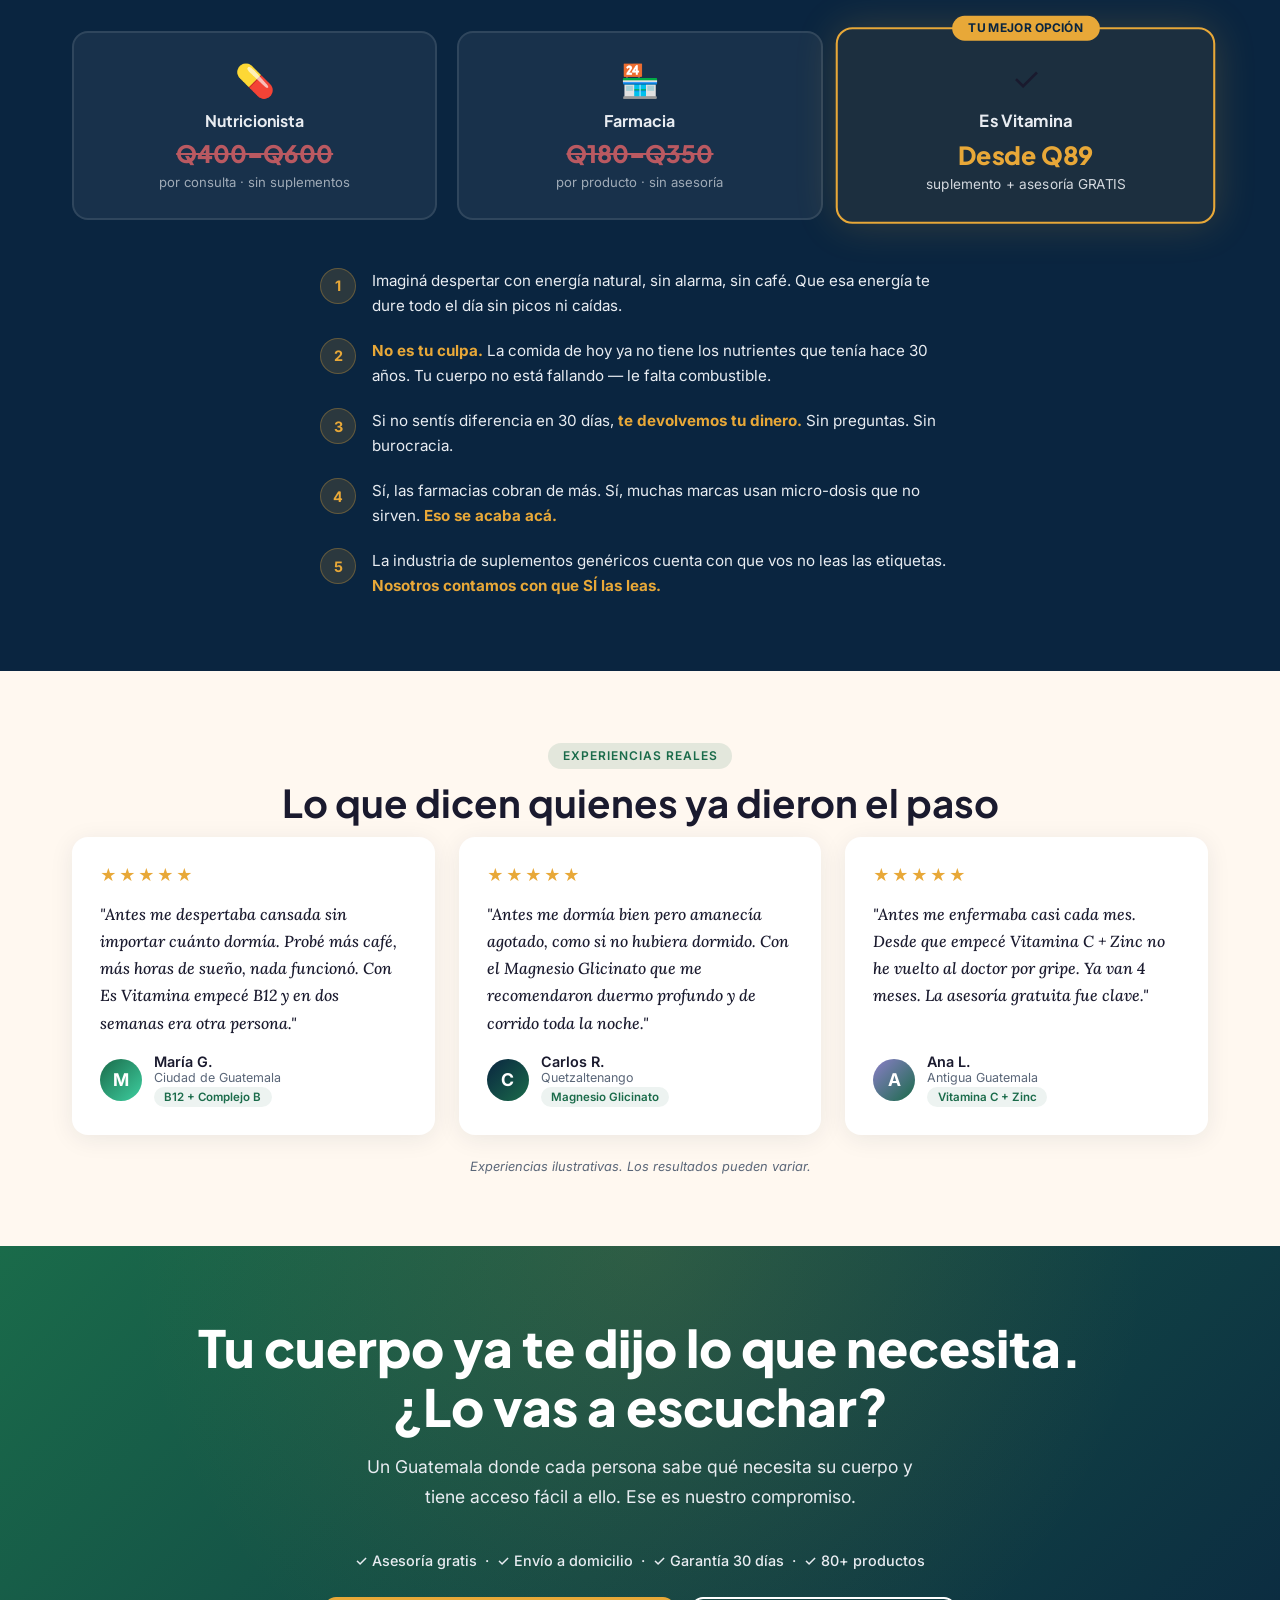
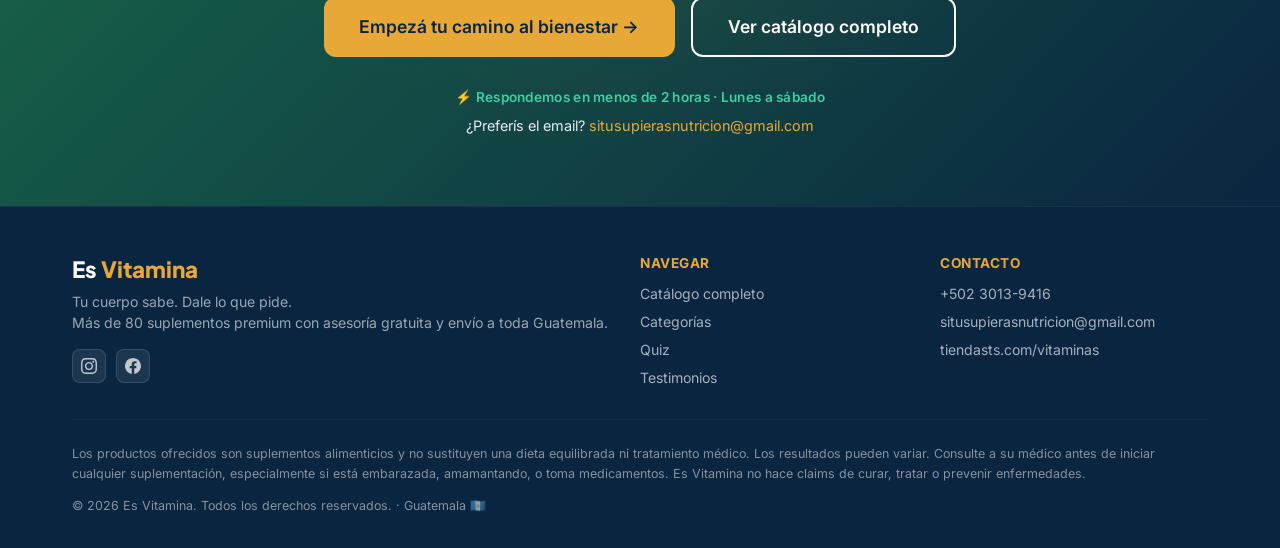
==== commit 9a2ad112: "fix(quiz): prevent form reload and fix deploy script path bug - quiz.js: startSubmit(event) + event." ====
--- a/landing_esvitamina/index.html
+++ b/landing_esvitamina/index.html
@@ -36,10 +36,10 @@
 <link rel="preconnect" href="https://fonts.gstatic.com" crossorigin>
 <link rel="preload" href="https://fonts.googleapis.com/css2?family=Plus+Jakarta+Sans:wght@600;700;800&family=Inter:wght@400;500;600&family=Lora:ital,wght@1,500&display=swap" as="style">
 <link href="https://fonts.googleapis.com/css2?family=Plus+Jakarta+Sans:wght@600;700;800&family=Inter:wght@400;500;600&family=Lora:ital,wght@1,500&display=swap" rel="stylesheet">
-<link rel="stylesheet" href="css/variables.css?v=3.1.2">
-<link rel="stylesheet" href="css/components.css?v=3.1.2">
-<link rel="stylesheet" href="css/sections.css?v=3.1.2">
-<link rel="stylesheet" href="css/responsive.css?v=3.1.2">
+<link rel="stylesheet" href="css/variables.css?v=3.1.4">
+<link rel="stylesheet" href="css/components.css?v=3.1.4">
+<link rel="stylesheet" href="css/sections.css?v=3.1.4">
+<link rel="stylesheet" href="css/responsive.css?v=3.1.4">
 
 <script type="application/ld+json">
 {
@@ -559,7 +559,7 @@
       <div class="lead-form">
         <input type="text" id="lead-name" placeholder="Tu nombre" class="lead-input" required>
         <input type="tel" id="lead-phone" placeholder="Tu WhatsApp (ej: 3013-9416)" class="lead-input" required>
-        <button class="btn btn-primary btn-lg" onclick="startSubmit()" style="width:100%">Ver mi recomendación →</button>
+        <button type="button" class="btn btn-primary btn-lg" onclick="startSubmit(event)" style="width:100%">Ver mi recomendación →</button>
         <div class="lead-privacy">🔒 Solo para enviarte tu resultado. No spam.</div>
       </div>
     </div>
@@ -744,8 +744,8 @@
   <svg viewBox="0 0 24 24" aria-hidden="true"><path d="M17.472 14.382c-.297-.149-1.758-.867-2.03-.967-.273-.099-.471-.148-.67.15-.197.297-.767.966-.94 1.164-.173.199-.347.223-.644.075-.297-.15-1.255-.463-2.39-1.475-.883-.788-1.48-1.761-1.653-2.059-.173-.297-.018-.458.13-.606.134-.133.298-.347.446-.52.149-.174.198-.298.298-.497.099-.198.05-.371-.025-.52-.075-.149-.669-1.612-.916-2.207-.242-.579-.487-.5-.669-.51-.173-.008-.371-.01-.57-.01-.198 0-.52.074-.792.372-.272.297-1.04 1.016-1.04 2.479 0 1.462 1.065 2.875 1.213 3.074.149.198 2.096 3.2 5.077 4.487.709.306 1.262.489 1.694.625.712.227 1.36.195 1.871.118.571-.085 1.758-.719 2.006-1.413.248-.694.248-1.289.173-1.413-.074-.124-.272-.198-.57-.347m-5.421 7.403h-.004a9.87 9.87 0 01-5.031-1.378l-.361-.214-3.741.982.998-3.648-.235-.374a9.86 9.86 0 01-1.51-5.26c.001-5.45 4.436-9.884 9.888-9.884 2.64 0 5.122 1.03 6.988 2.898a9.825 9.825 0 012.893 6.994c-.003 5.45-4.437 9.884-9.885 9.884m8.413-18.297A11.815 11.815 0 0012.05 0C5.495 0 .16 5.335.157 11.892c0 2.096.547 4.142 1.588 5.945L.057 24l6.305-1.654a11.882 11.882 0 005.683 1.448h.005c6.554 0 11.89-5.335 11.893-11.893a11.821 11.821 0 00-3.48-8.413z"/></svg>
 </a>
 
-<script src="js/quiz.js?v=3.1.2" defer></script>
-<script src="js/ui.js?v=3.1.2" defer></script>
-<script src="js/smooth.js?v=3.1.2" defer></script>
+<script src="js/quiz.js?v=3.1.4" defer></script>
+<script src="js/ui.js?v=3.1.4" defer></script>
+<script src="js/smooth.js?v=3.1.4" defer></script>
 </body>
 </html>
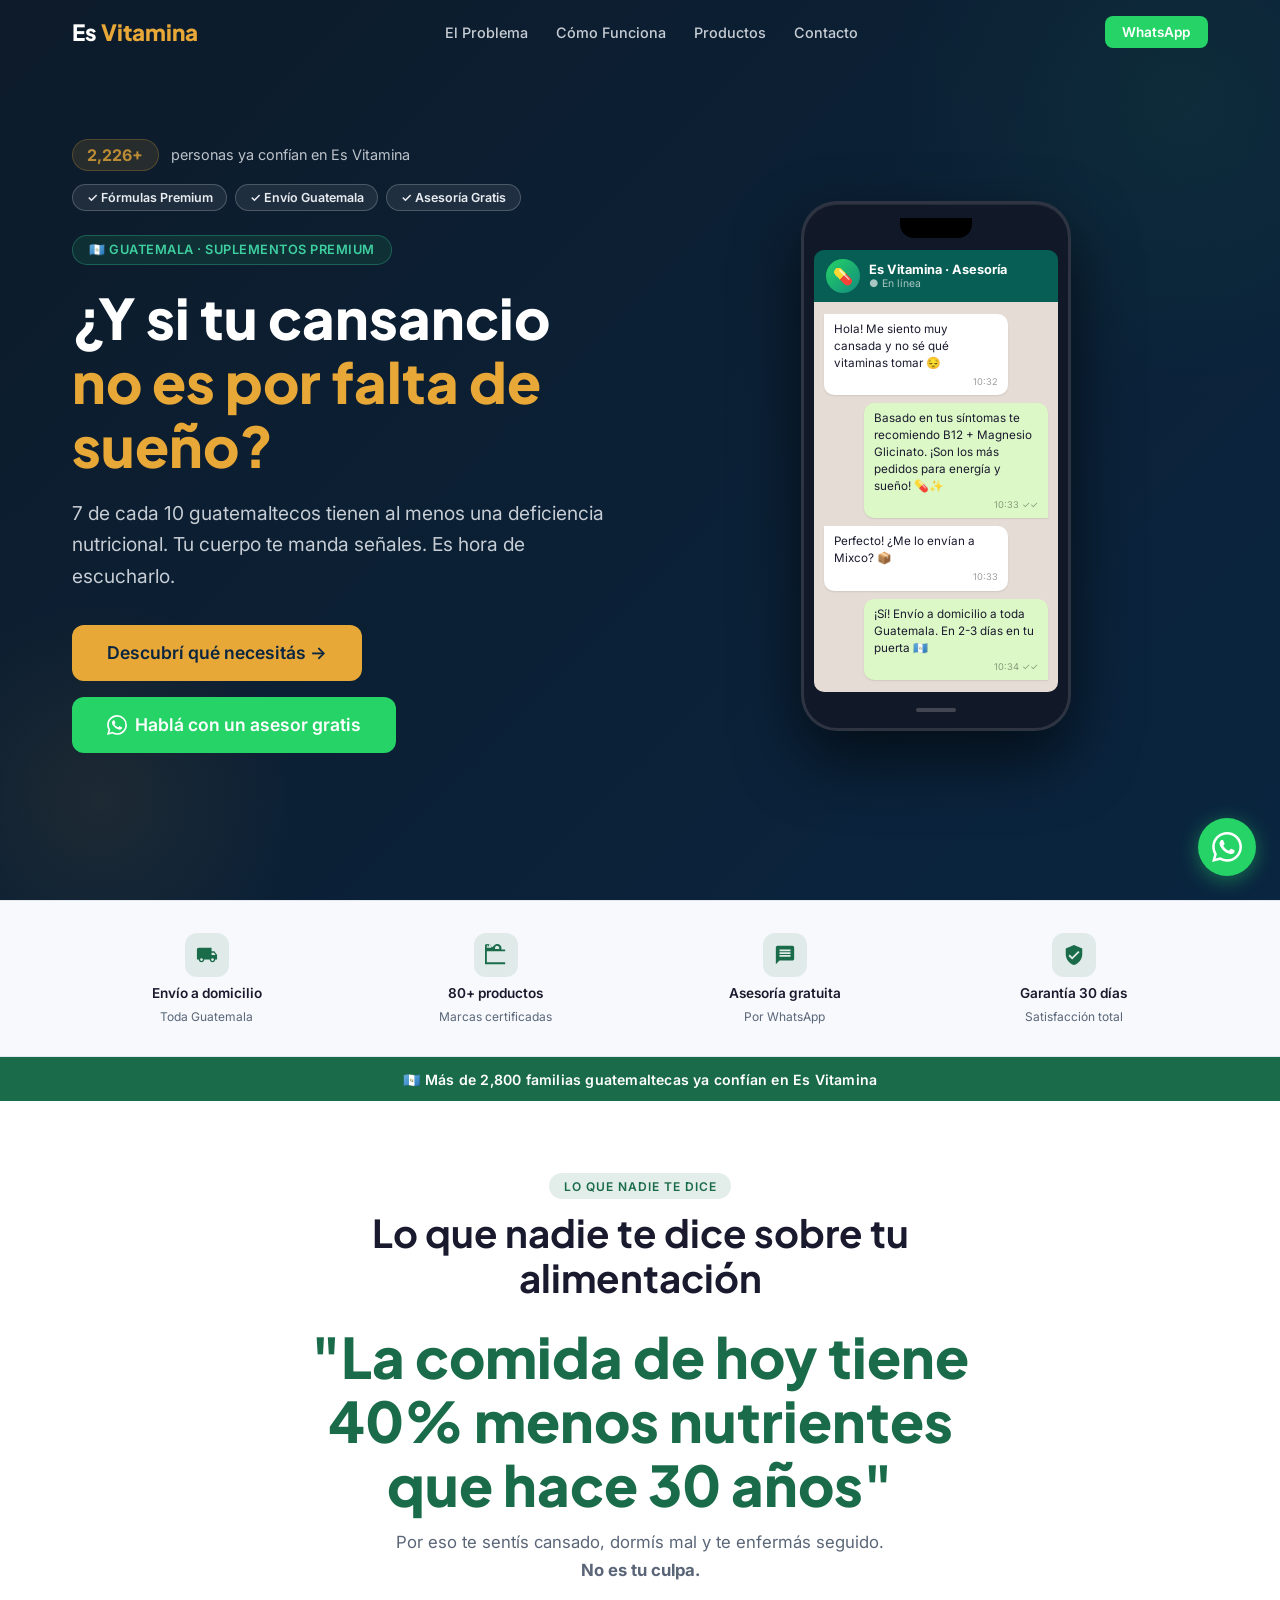
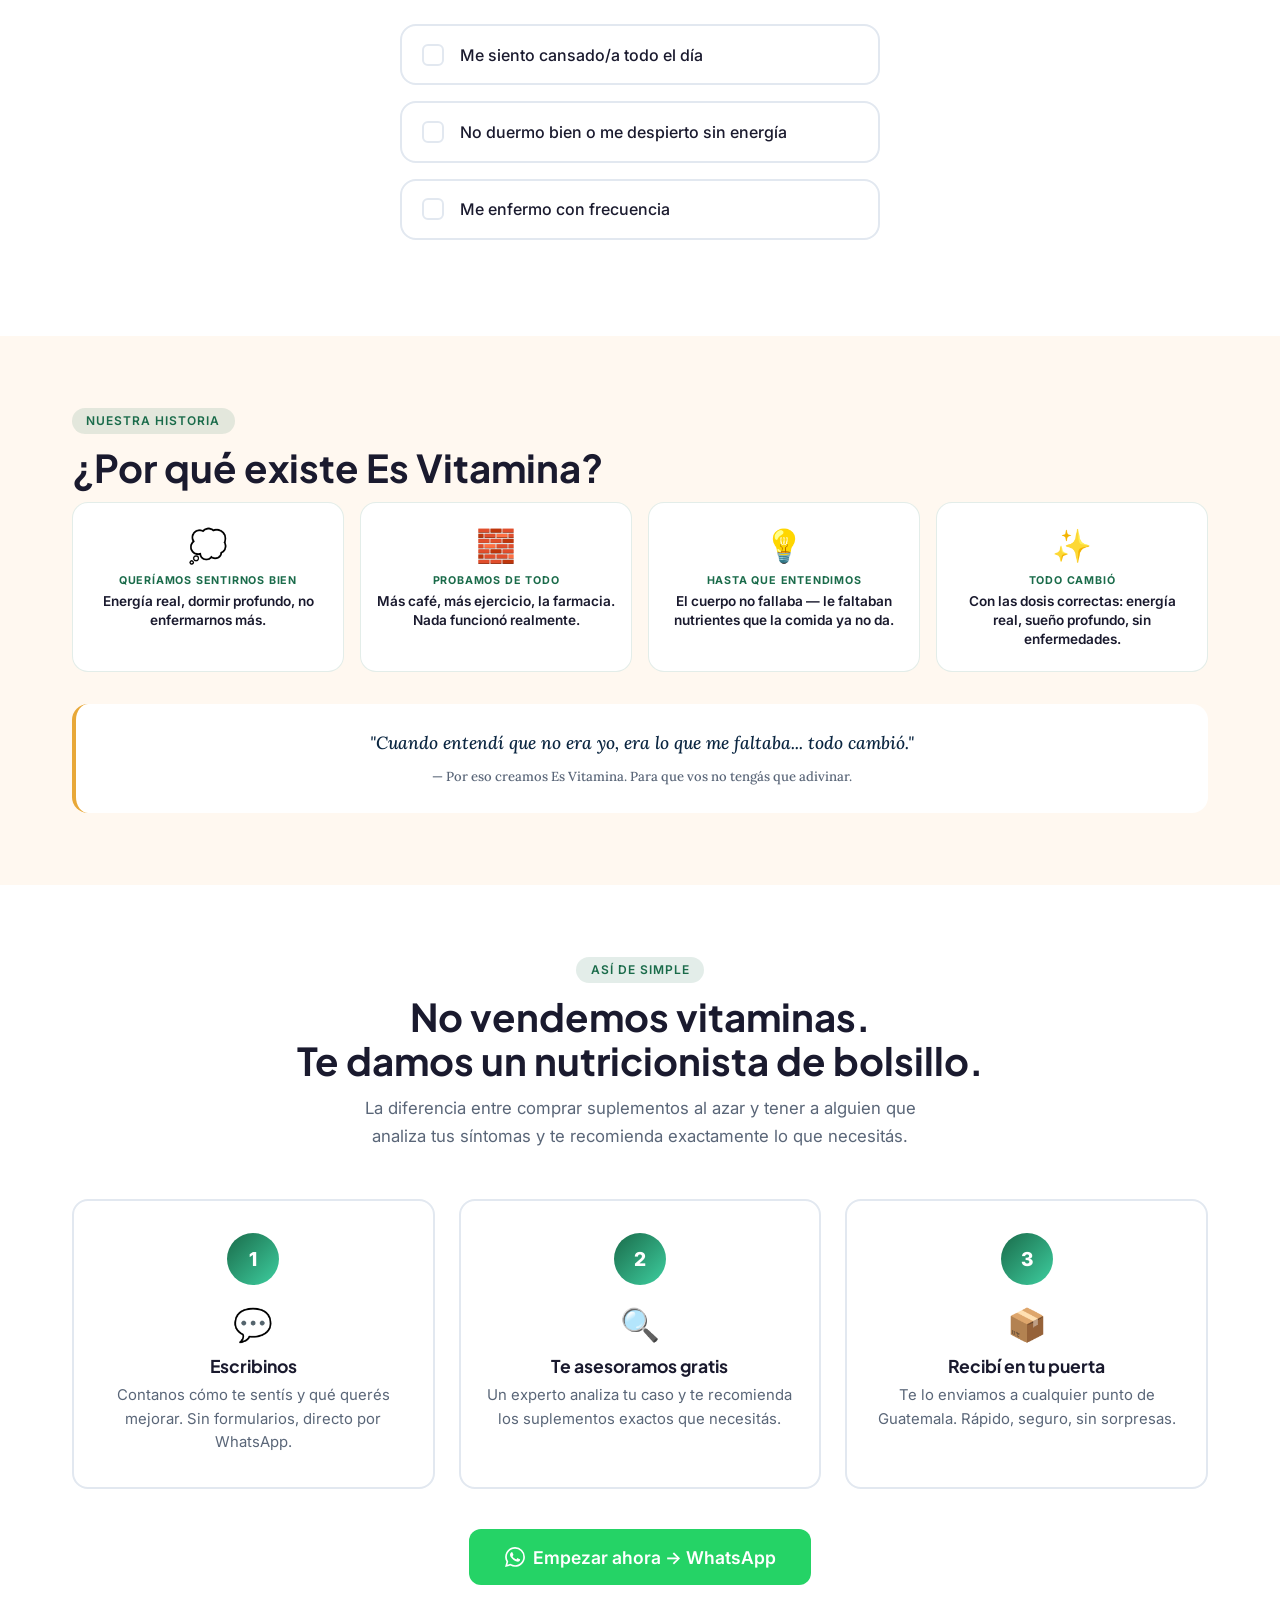
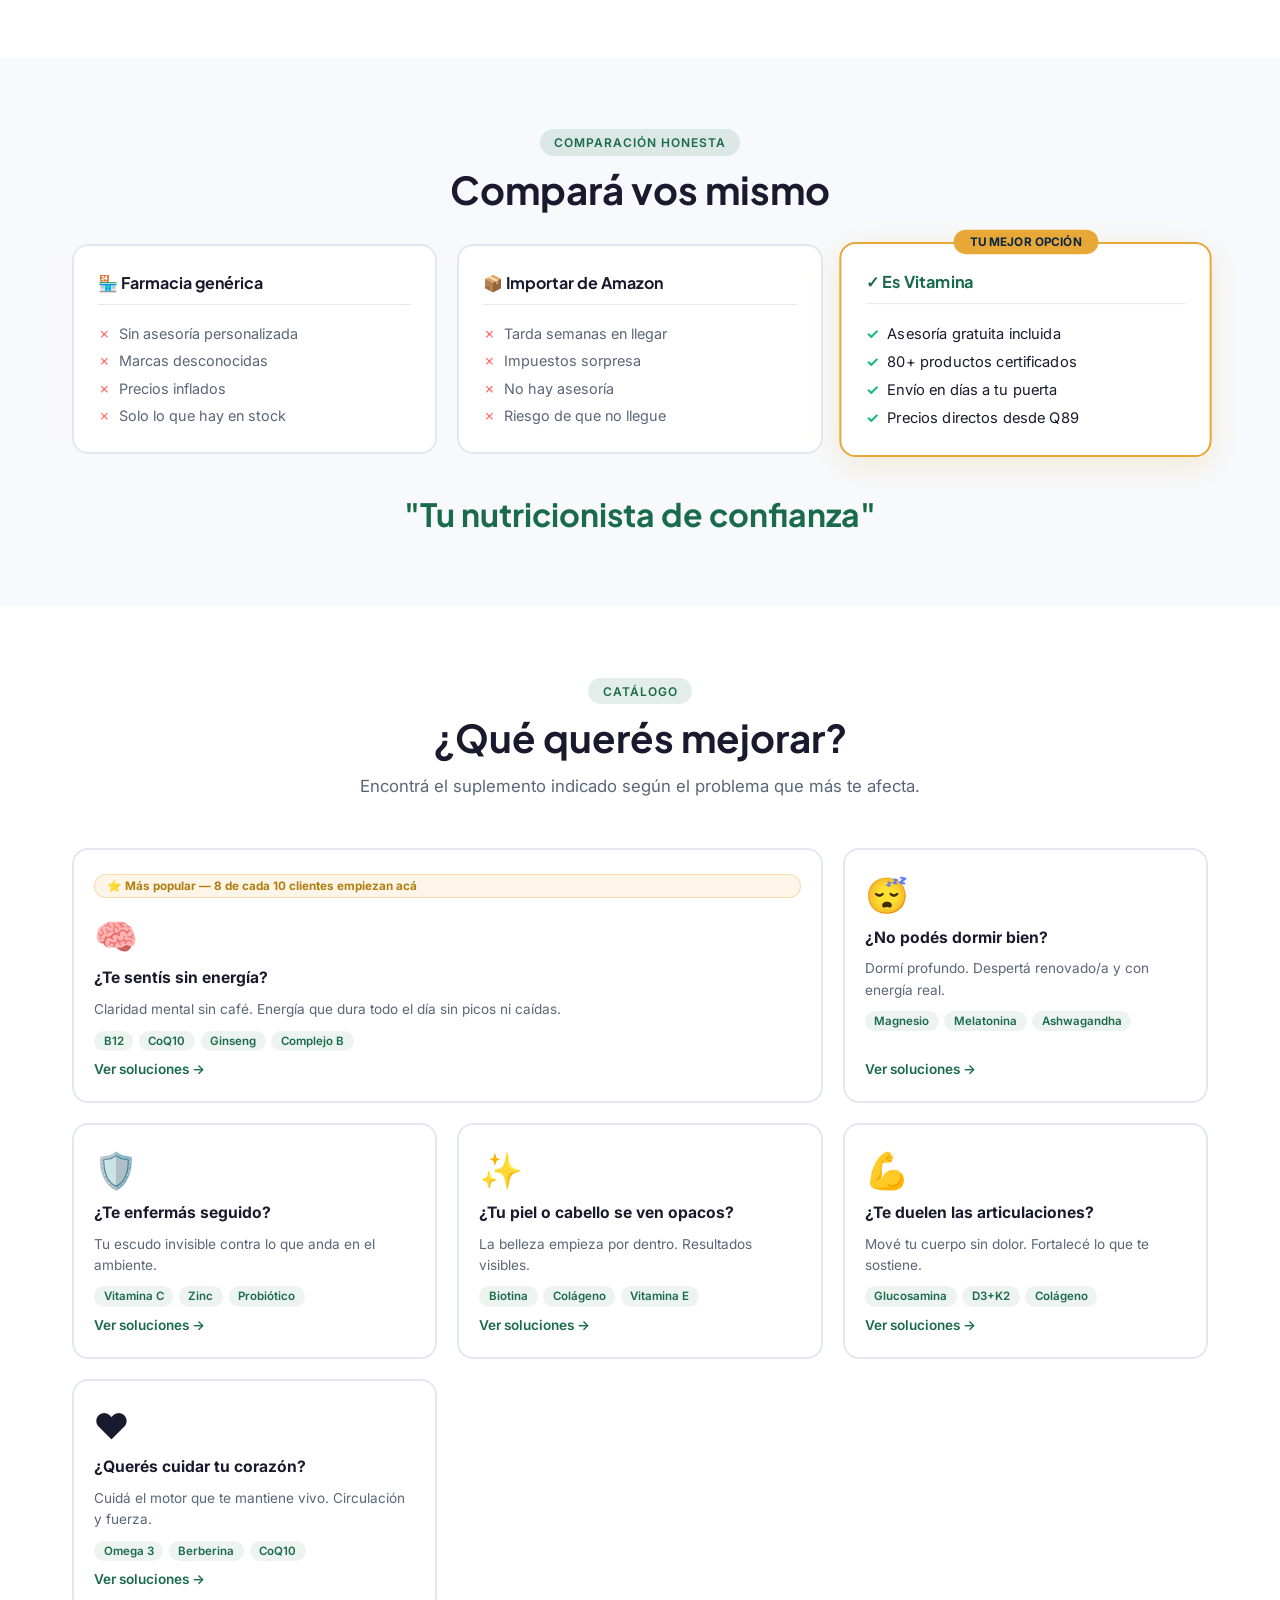
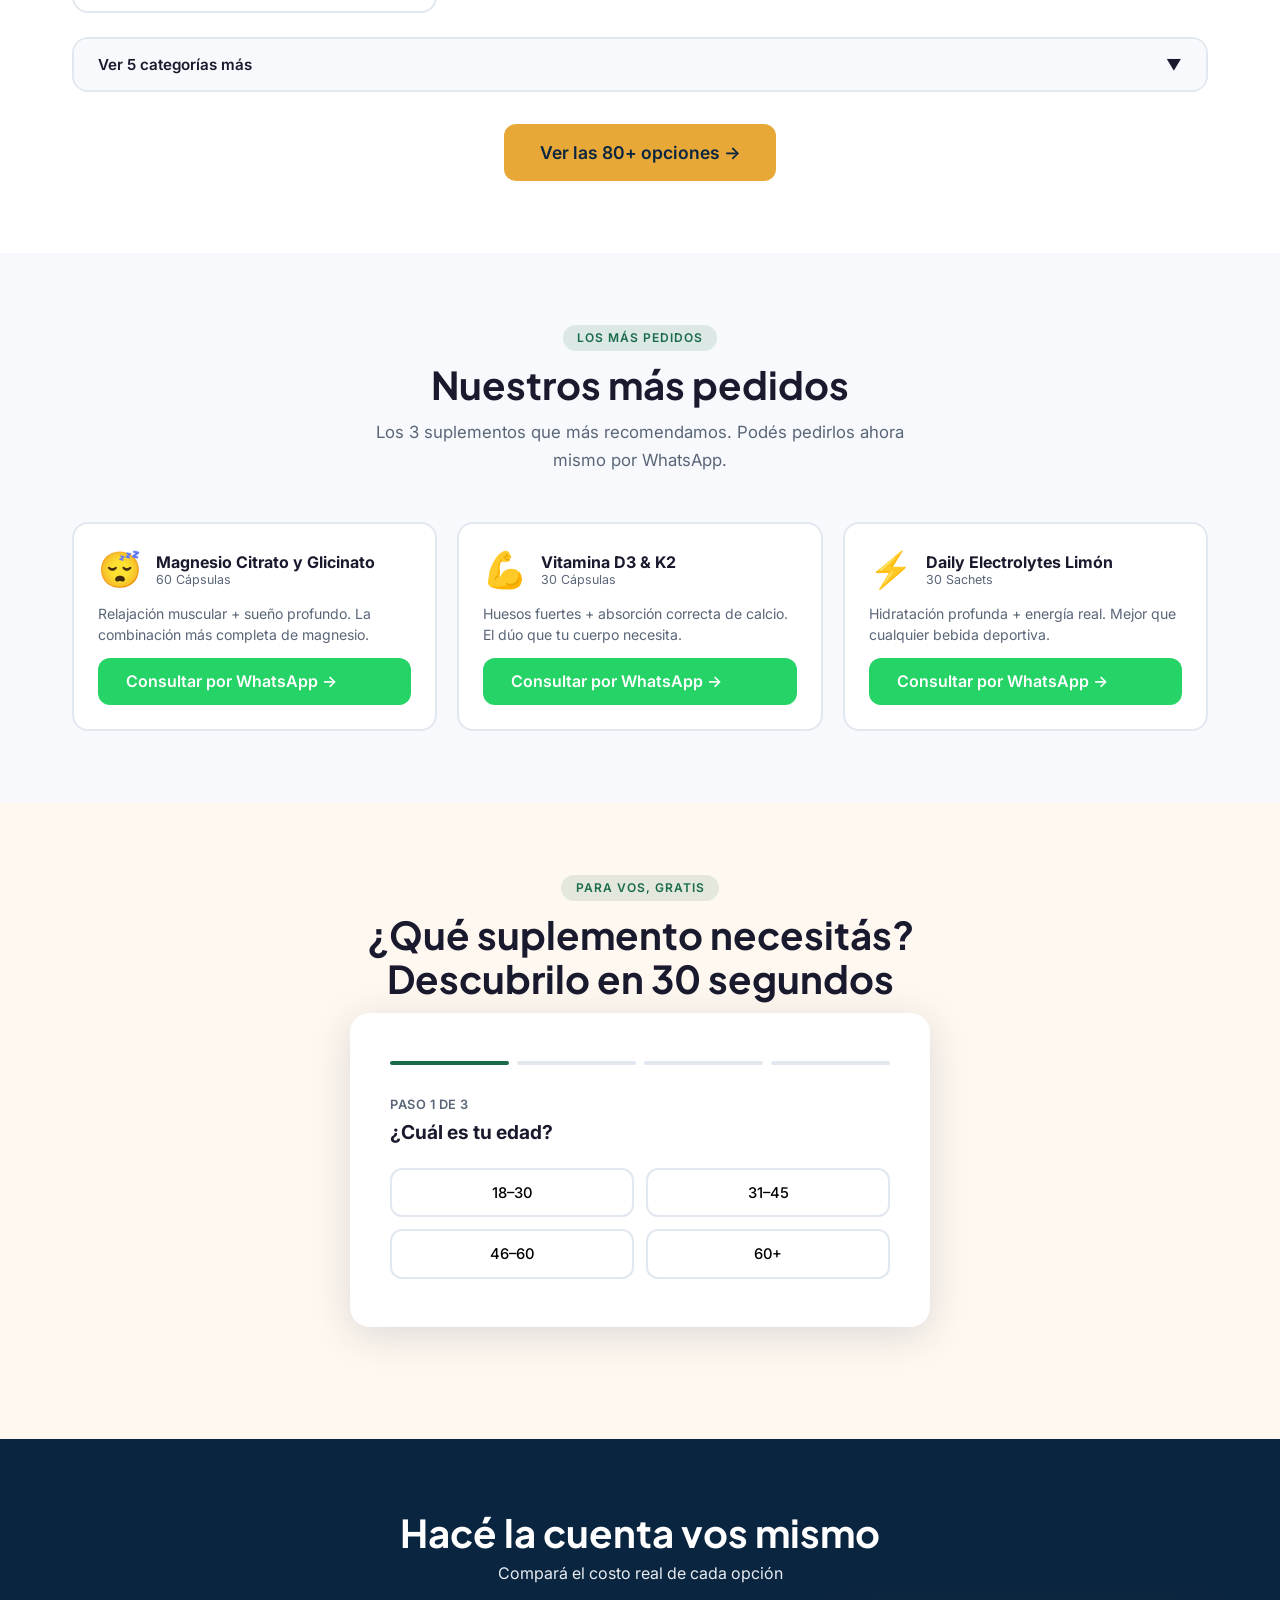
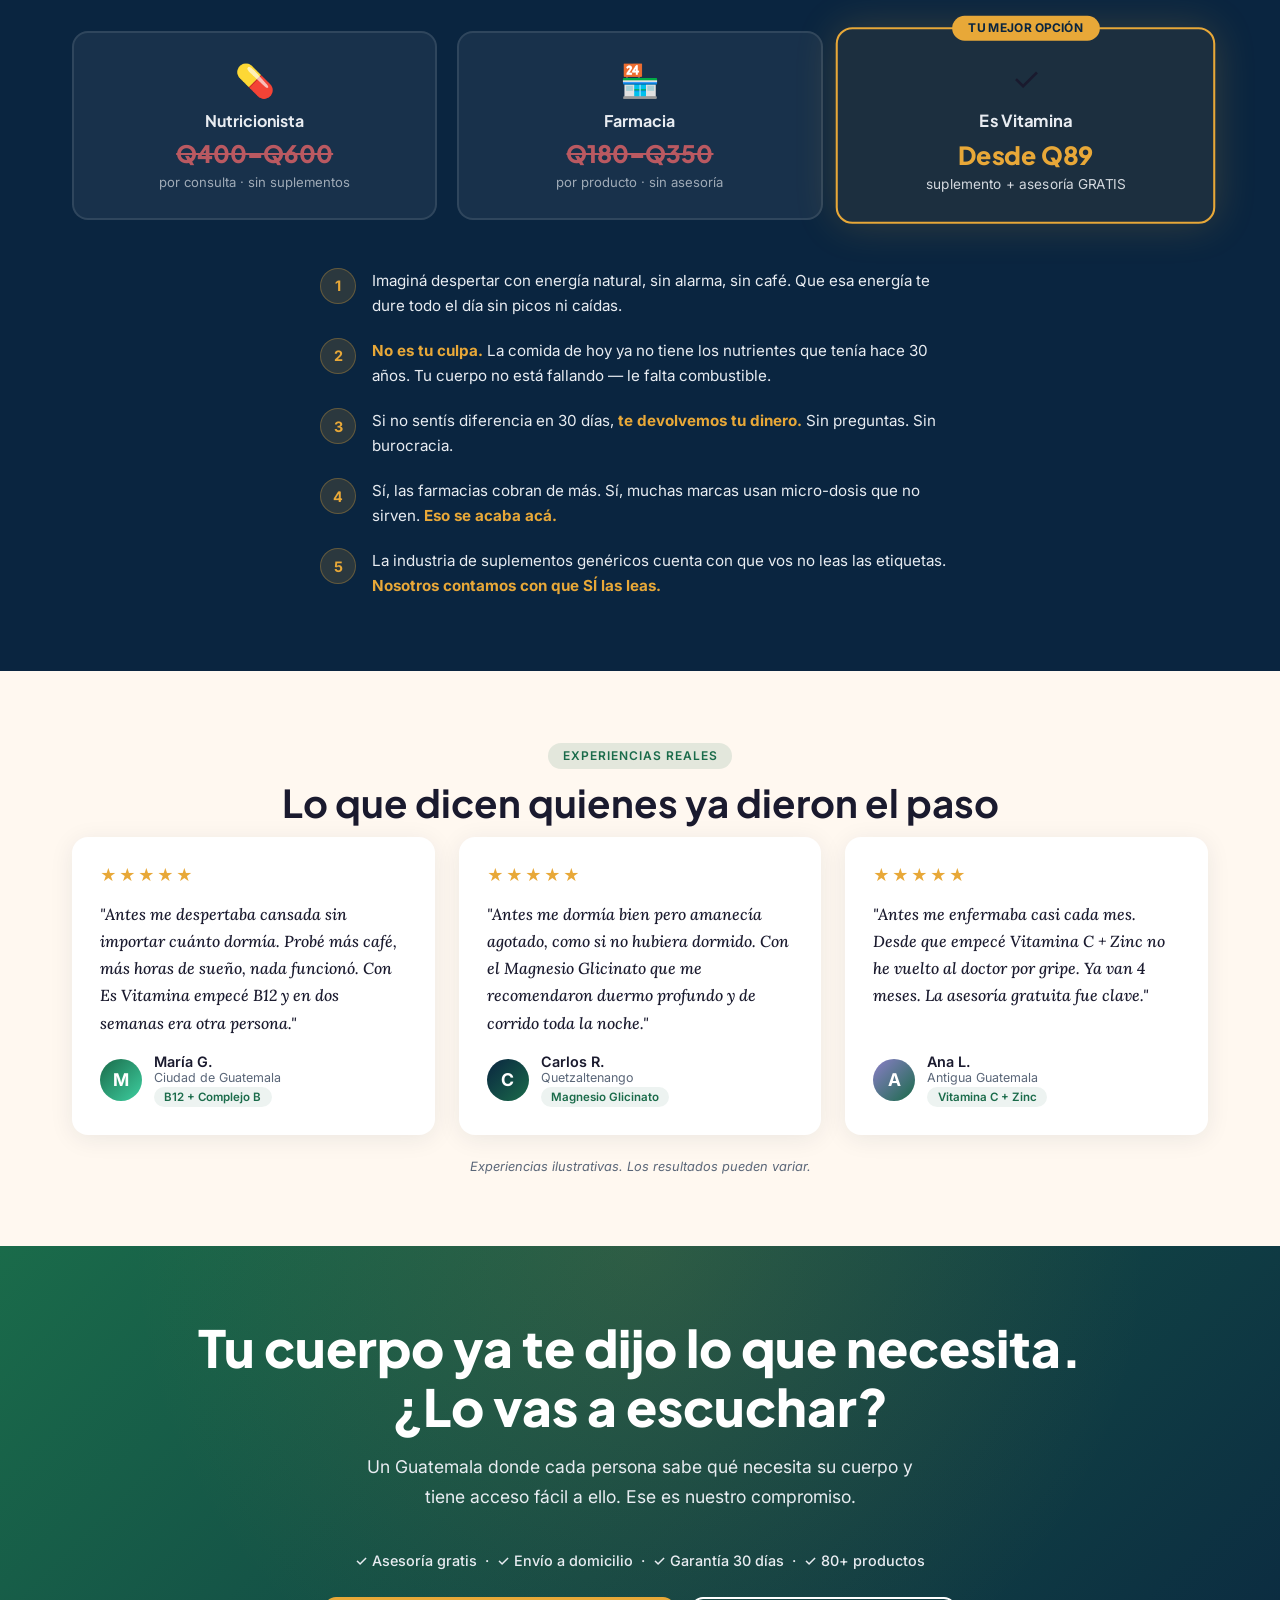
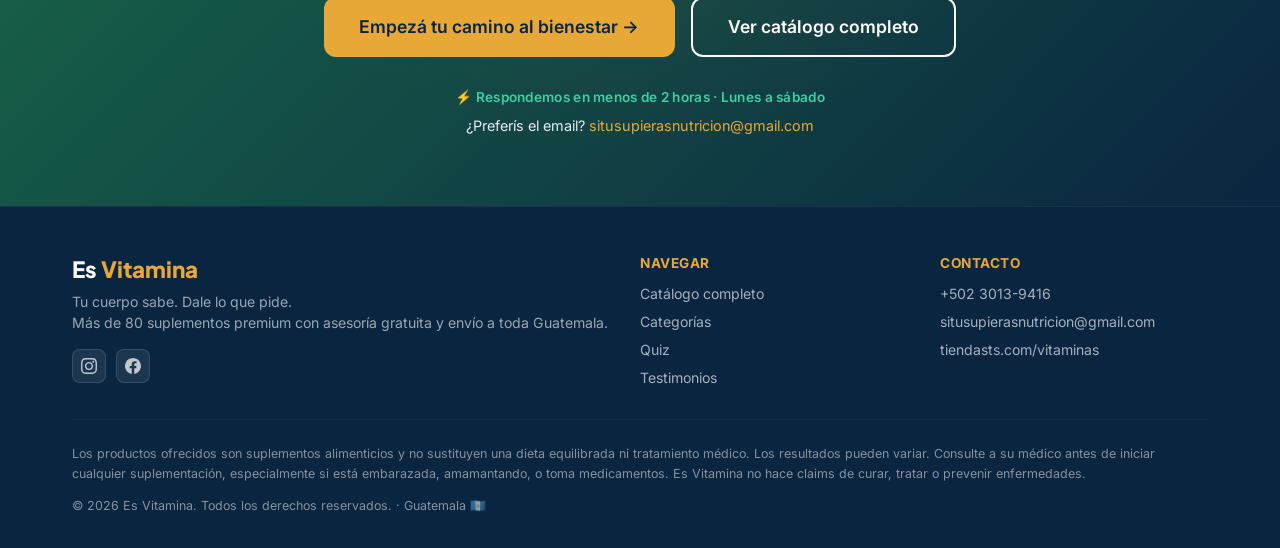
==== commit 963633ac: "fix(mobile): prevent keyboard/scroll race condition on quiz submit - blur() before spinner forces vi" ====
--- a/landing_esvitamina/index.html
+++ b/landing_esvitamina/index.html
@@ -36,10 +36,10 @@
 <link rel="preconnect" href="https://fonts.gstatic.com" crossorigin>
 <link rel="preload" href="https://fonts.googleapis.com/css2?family=Plus+Jakarta+Sans:wght@600;700;800&family=Inter:wght@400;500;600&family=Lora:ital,wght@1,500&display=swap" as="style">
 <link href="https://fonts.googleapis.com/css2?family=Plus+Jakarta+Sans:wght@600;700;800&family=Inter:wght@400;500;600&family=Lora:ital,wght@1,500&display=swap" rel="stylesheet">
-<link rel="stylesheet" href="css/variables.css?v=3.1.4">
-<link rel="stylesheet" href="css/components.css?v=3.1.4">
-<link rel="stylesheet" href="css/sections.css?v=3.1.4">
-<link rel="stylesheet" href="css/responsive.css?v=3.1.4">
+<link rel="stylesheet" href="css/variables.css?v=3.1.5">
+<link rel="stylesheet" href="css/components.css?v=3.1.5">
+<link rel="stylesheet" href="css/sections.css?v=3.1.5">
+<link rel="stylesheet" href="css/responsive.css?v=3.1.5">
 
 <script type="application/ld+json">
 {
@@ -744,8 +744,8 @@
   <svg viewBox="0 0 24 24" aria-hidden="true"><path d="M17.472 14.382c-.297-.149-1.758-.867-2.03-.967-.273-.099-.471-.148-.67.15-.197.297-.767.966-.94 1.164-.173.199-.347.223-.644.075-.297-.15-1.255-.463-2.39-1.475-.883-.788-1.48-1.761-1.653-2.059-.173-.297-.018-.458.13-.606.134-.133.298-.347.446-.52.149-.174.198-.298.298-.497.099-.198.05-.371-.025-.52-.075-.149-.669-1.612-.916-2.207-.242-.579-.487-.5-.669-.51-.173-.008-.371-.01-.57-.01-.198 0-.52.074-.792.372-.272.297-1.04 1.016-1.04 2.479 0 1.462 1.065 2.875 1.213 3.074.149.198 2.096 3.2 5.077 4.487.709.306 1.262.489 1.694.625.712.227 1.36.195 1.871.118.571-.085 1.758-.719 2.006-1.413.248-.694.248-1.289.173-1.413-.074-.124-.272-.198-.57-.347m-5.421 7.403h-.004a9.87 9.87 0 01-5.031-1.378l-.361-.214-3.741.982.998-3.648-.235-.374a9.86 9.86 0 01-1.51-5.26c.001-5.45 4.436-9.884 9.888-9.884 2.64 0 5.122 1.03 6.988 2.898a9.825 9.825 0 012.893 6.994c-.003 5.45-4.437 9.884-9.885 9.884m8.413-18.297A11.815 11.815 0 0012.05 0C5.495 0 .16 5.335.157 11.892c0 2.096.547 4.142 1.588 5.945L.057 24l6.305-1.654a11.882 11.882 0 005.683 1.448h.005c6.554 0 11.89-5.335 11.893-11.893a11.821 11.821 0 00-3.48-8.413z"/></svg>
 </a>
 
-<script src="js/quiz.js?v=3.1.4" defer></script>
-<script src="js/ui.js?v=3.1.4" defer></script>
-<script src="js/smooth.js?v=3.1.4" defer></script>
+<script src="js/quiz.js?v=3.1.5" defer></script>
+<script src="js/ui.js?v=3.1.5" defer></script>
+<script src="js/smooth.js?v=3.1.5" defer></script>
 </body>
 </html>
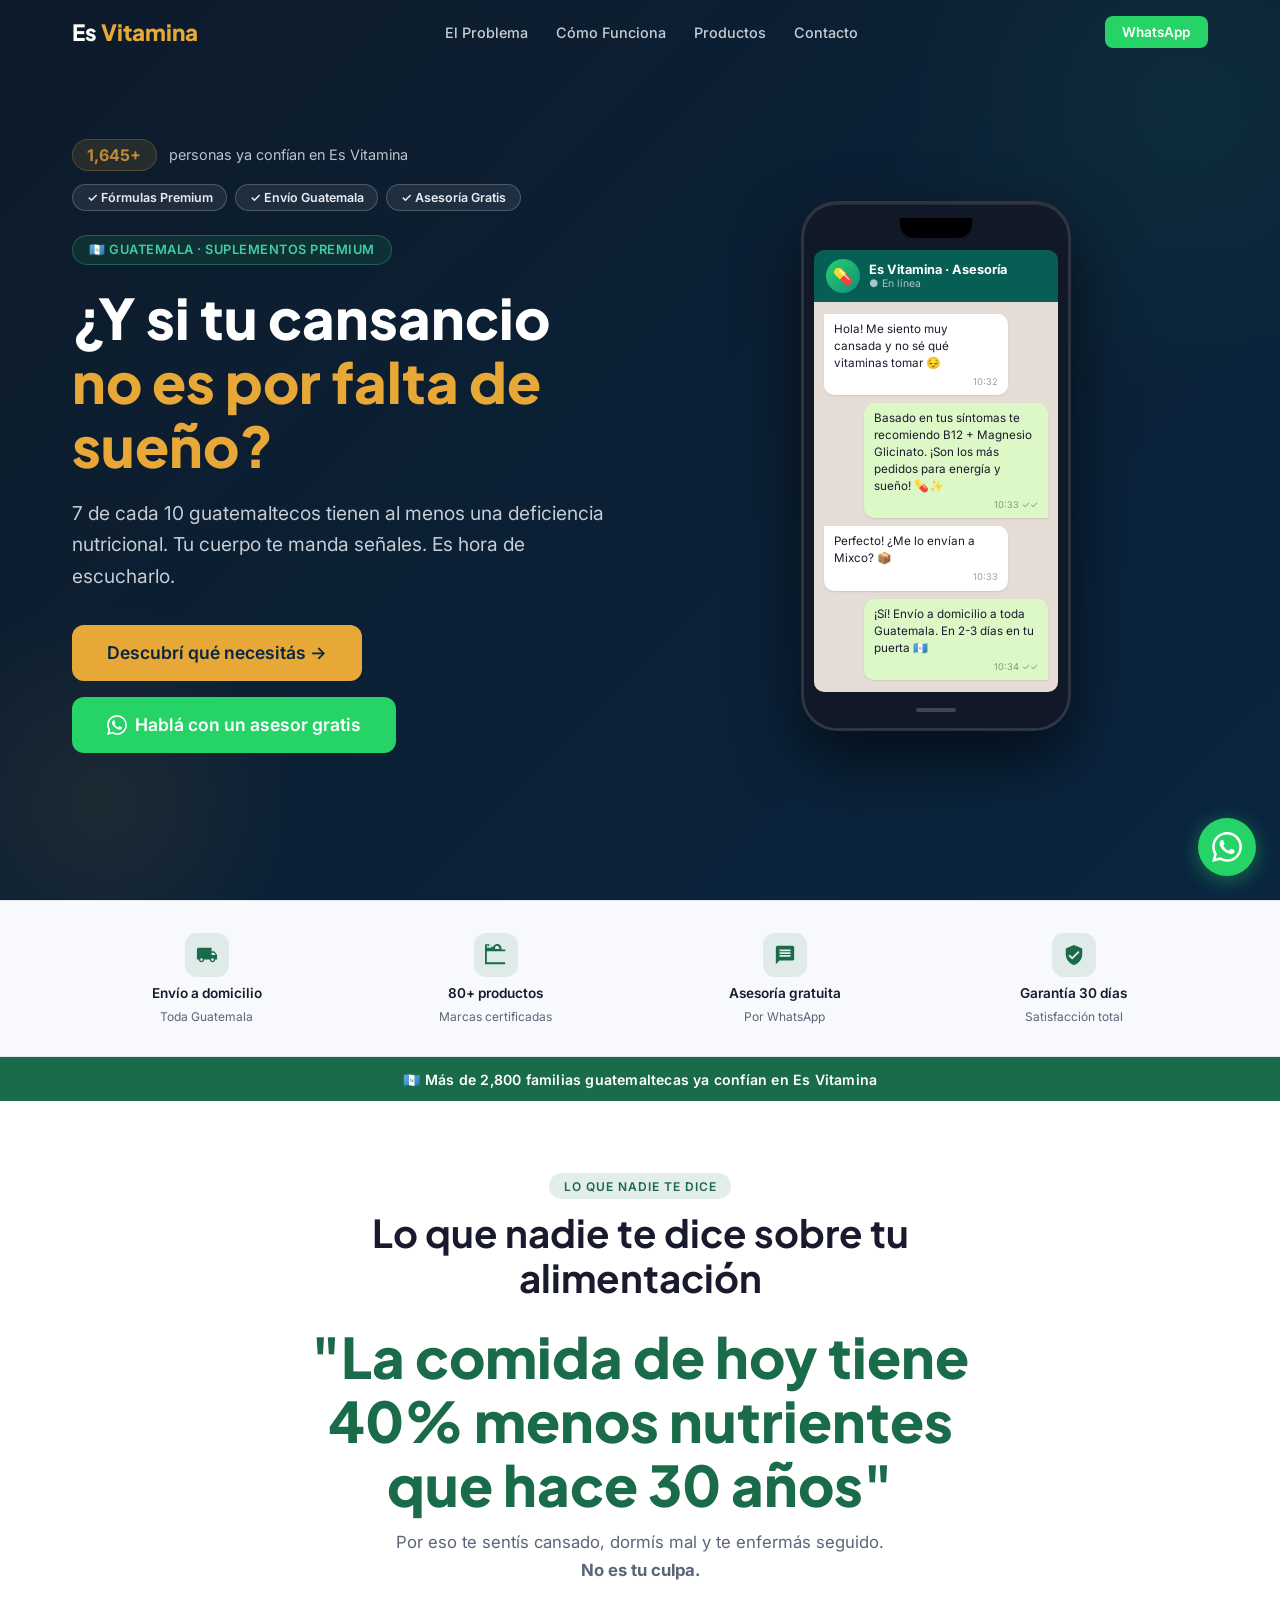
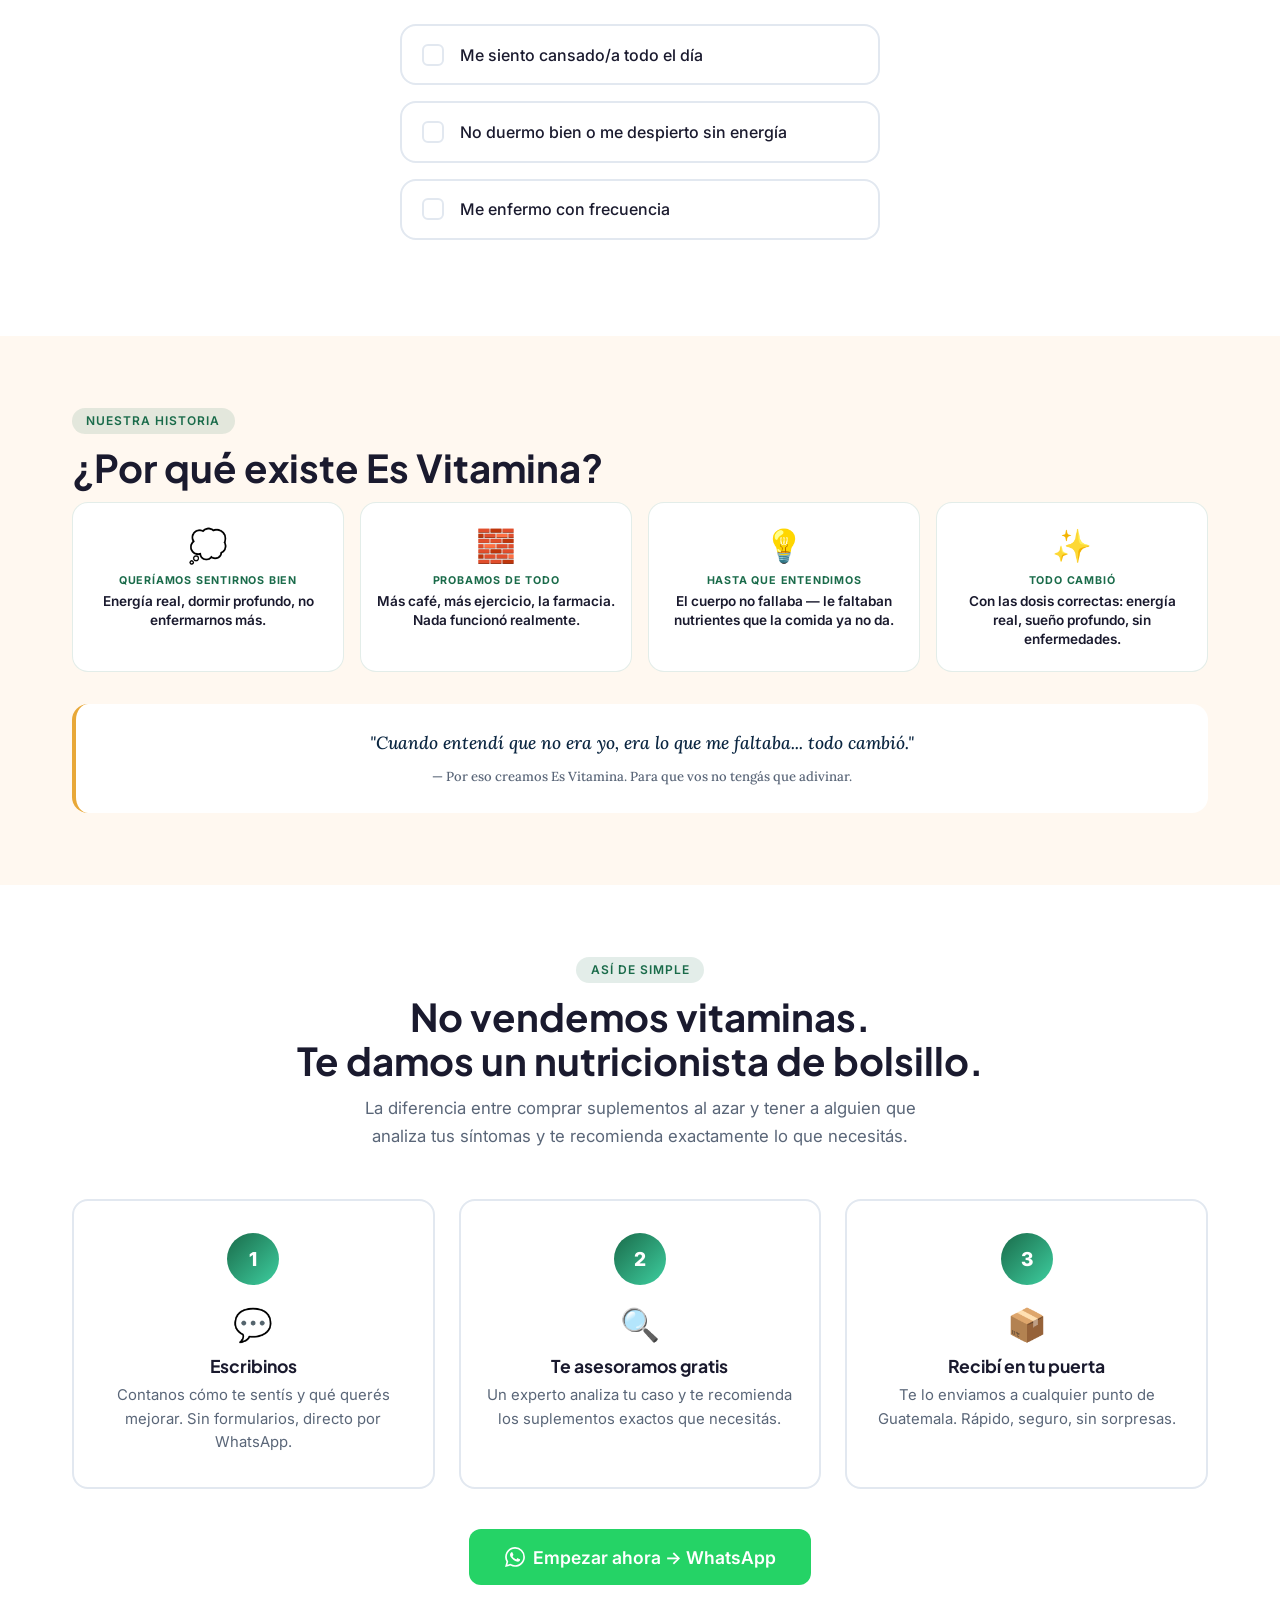
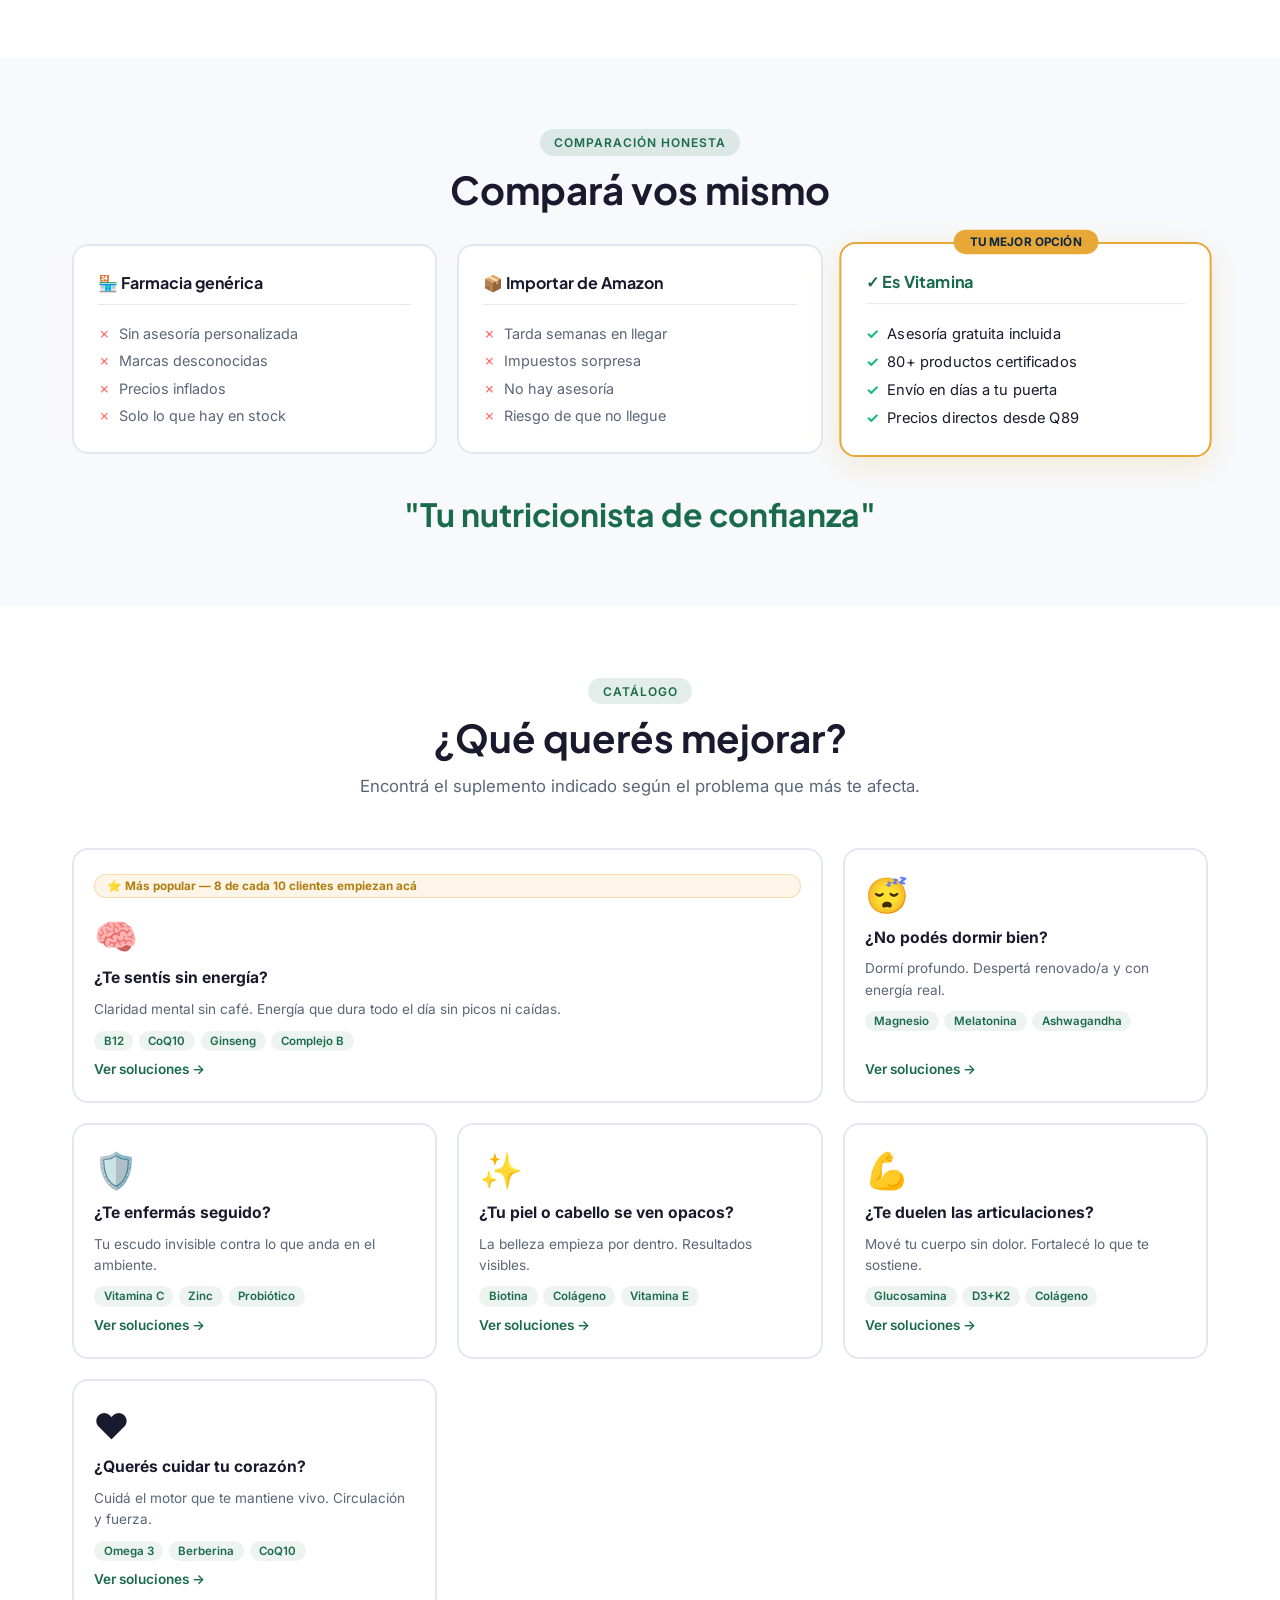
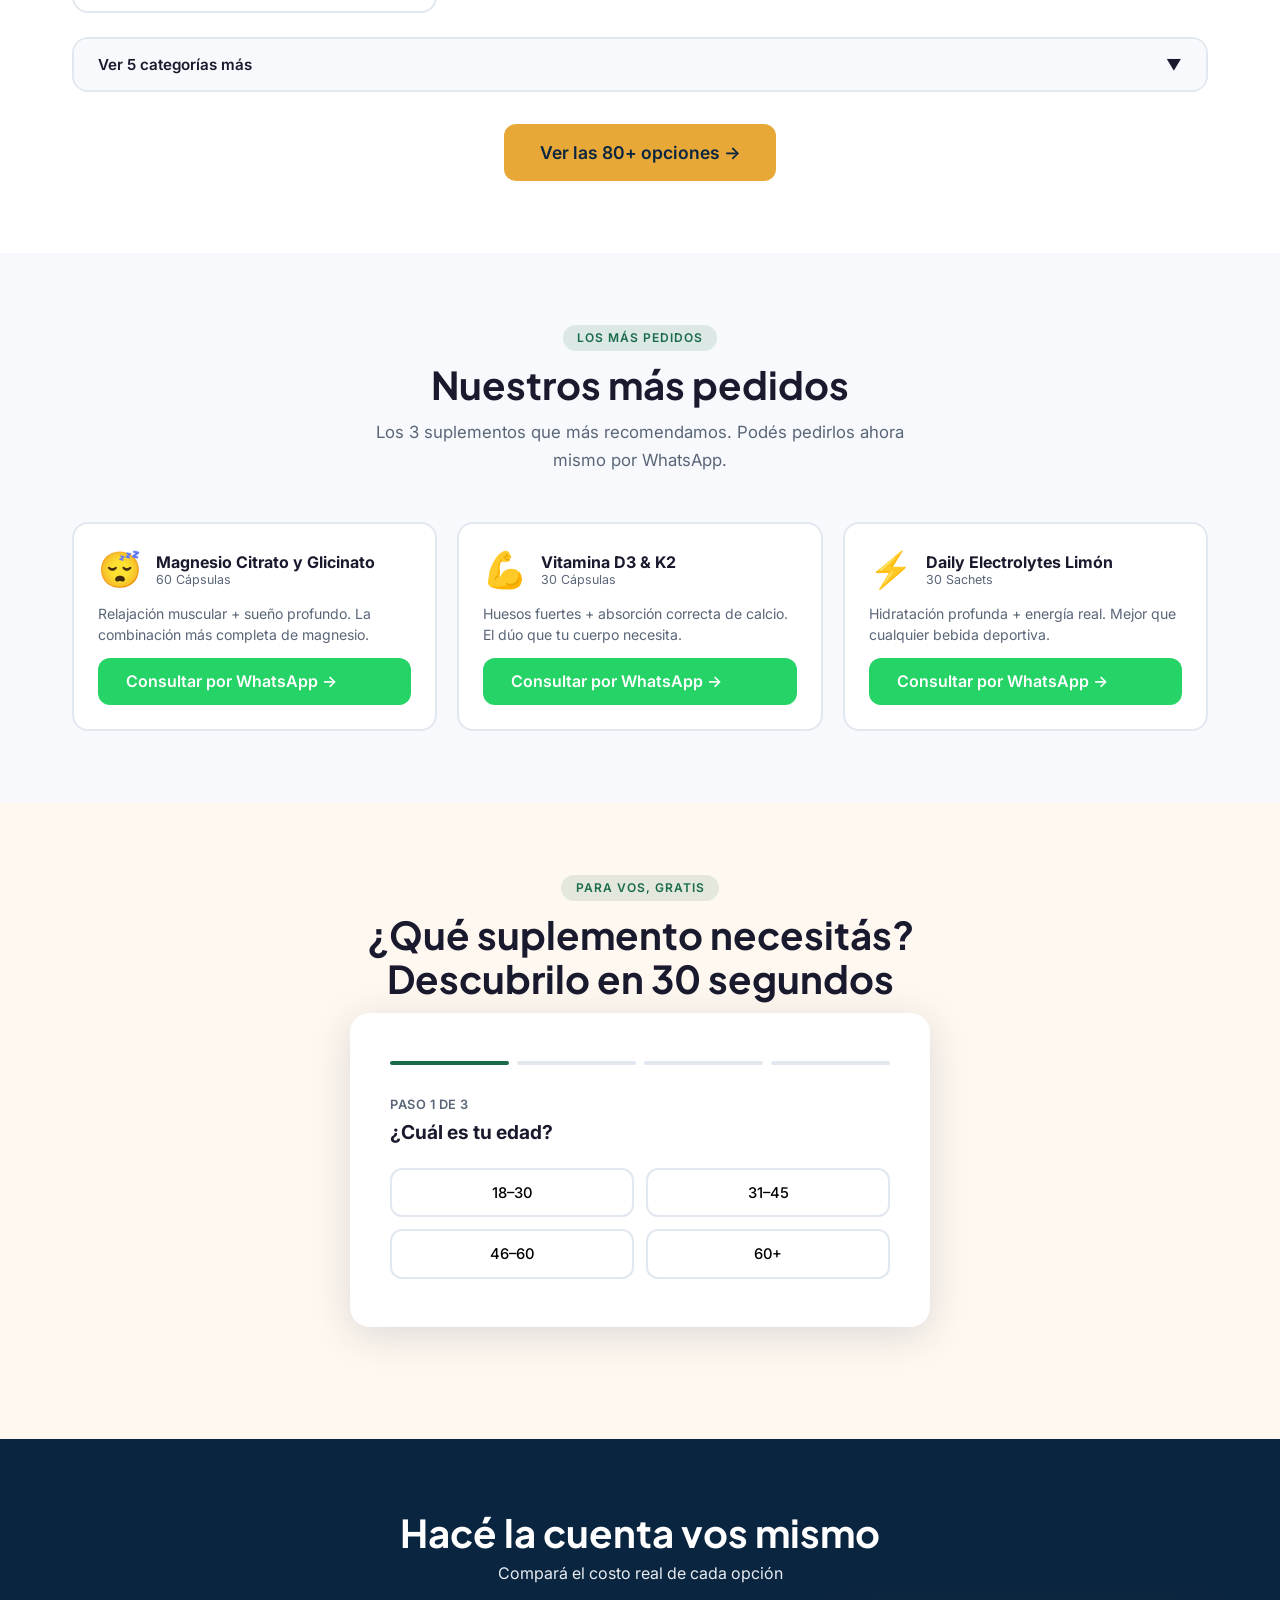
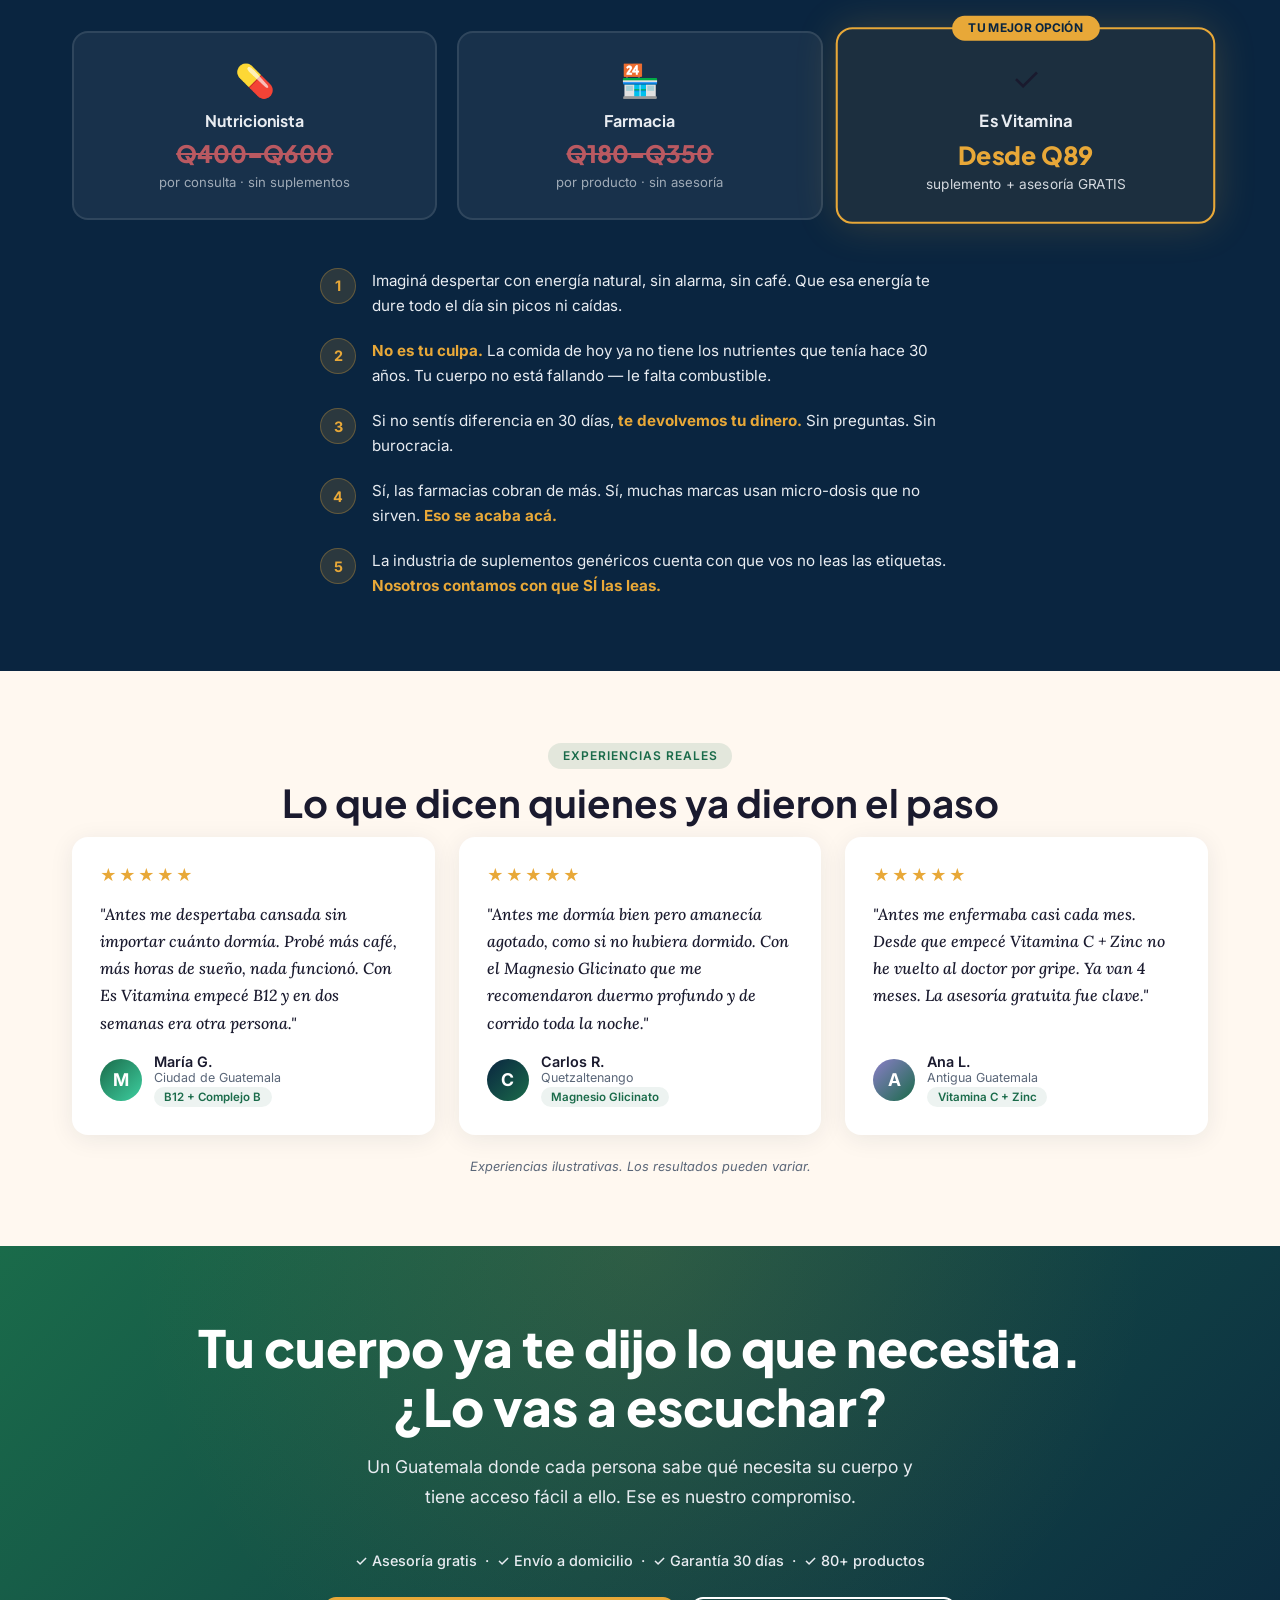
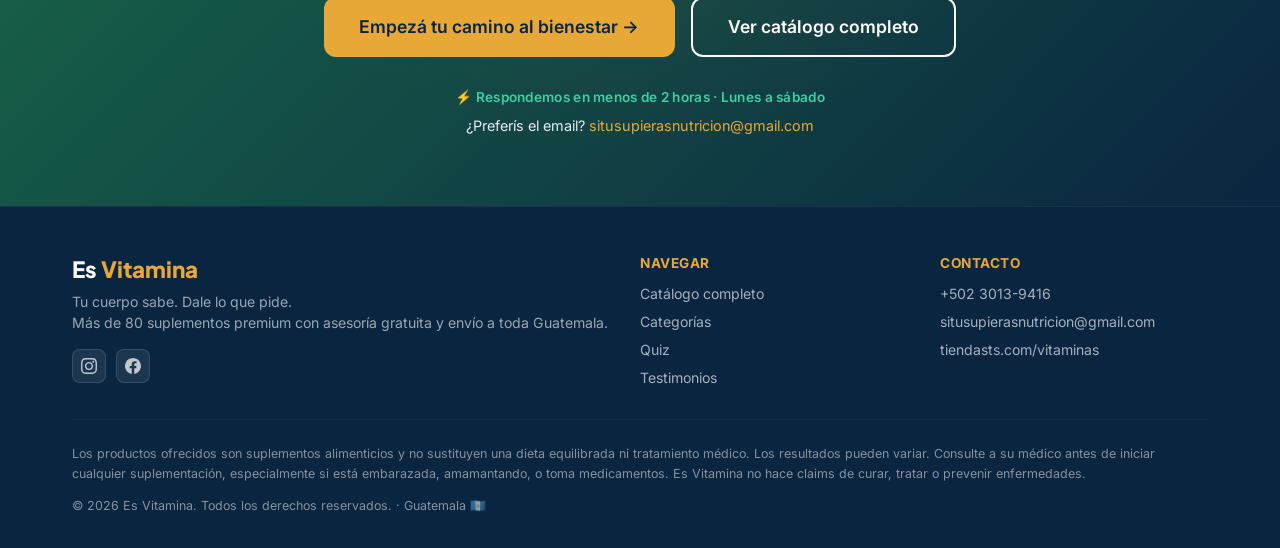
==== commit 361de54b: "fix(mobile): replace scroll strategy with in-place result display Instead of scrolling to #qres afte" ====
--- a/landing_esvitamina/index.html
+++ b/landing_esvitamina/index.html
@@ -36,10 +36,10 @@
 <link rel="preconnect" href="https://fonts.gstatic.com" crossorigin>
 <link rel="preload" href="https://fonts.googleapis.com/css2?family=Plus+Jakarta+Sans:wght@600;700;800&family=Inter:wght@400;500;600&family=Lora:ital,wght@1,500&display=swap" as="style">
 <link href="https://fonts.googleapis.com/css2?family=Plus+Jakarta+Sans:wght@600;700;800&family=Inter:wght@400;500;600&family=Lora:ital,wght@1,500&display=swap" rel="stylesheet">
-<link rel="stylesheet" href="css/variables.css?v=3.1.5">
-<link rel="stylesheet" href="css/components.css?v=3.1.5">
-<link rel="stylesheet" href="css/sections.css?v=3.1.5">
-<link rel="stylesheet" href="css/responsive.css?v=3.1.5">
+<link rel="stylesheet" href="css/variables.css?v=3.1.6">
+<link rel="stylesheet" href="css/components.css?v=3.1.6">
+<link rel="stylesheet" href="css/sections.css?v=3.1.6">
+<link rel="stylesheet" href="css/responsive.css?v=3.1.6">
 
 <script type="application/ld+json">
 {
@@ -744,8 +744,8 @@
   <svg viewBox="0 0 24 24" aria-hidden="true"><path d="M17.472 14.382c-.297-.149-1.758-.867-2.03-.967-.273-.099-.471-.148-.67.15-.197.297-.767.966-.94 1.164-.173.199-.347.223-.644.075-.297-.15-1.255-.463-2.39-1.475-.883-.788-1.48-1.761-1.653-2.059-.173-.297-.018-.458.13-.606.134-.133.298-.347.446-.52.149-.174.198-.298.298-.497.099-.198.05-.371-.025-.52-.075-.149-.669-1.612-.916-2.207-.242-.579-.487-.5-.669-.51-.173-.008-.371-.01-.57-.01-.198 0-.52.074-.792.372-.272.297-1.04 1.016-1.04 2.479 0 1.462 1.065 2.875 1.213 3.074.149.198 2.096 3.2 5.077 4.487.709.306 1.262.489 1.694.625.712.227 1.36.195 1.871.118.571-.085 1.758-.719 2.006-1.413.248-.694.248-1.289.173-1.413-.074-.124-.272-.198-.57-.347m-5.421 7.403h-.004a9.87 9.87 0 01-5.031-1.378l-.361-.214-3.741.982.998-3.648-.235-.374a9.86 9.86 0 01-1.51-5.26c.001-5.45 4.436-9.884 9.888-9.884 2.64 0 5.122 1.03 6.988 2.898a9.825 9.825 0 012.893 6.994c-.003 5.45-4.437 9.884-9.885 9.884m8.413-18.297A11.815 11.815 0 0012.05 0C5.495 0 .16 5.335.157 11.892c0 2.096.547 4.142 1.588 5.945L.057 24l6.305-1.654a11.882 11.882 0 005.683 1.448h.005c6.554 0 11.89-5.335 11.893-11.893a11.821 11.821 0 00-3.48-8.413z"/></svg>
 </a>
 
-<script src="js/quiz.js?v=3.1.5" defer></script>
-<script src="js/ui.js?v=3.1.5" defer></script>
-<script src="js/smooth.js?v=3.1.5" defer></script>
+<script src="js/quiz.js?v=3.1.6" defer></script>
+<script src="js/ui.js?v=3.1.6" defer></script>
+<script src="js/smooth.js?v=3.1.6" defer></script>
 </body>
 </html>
